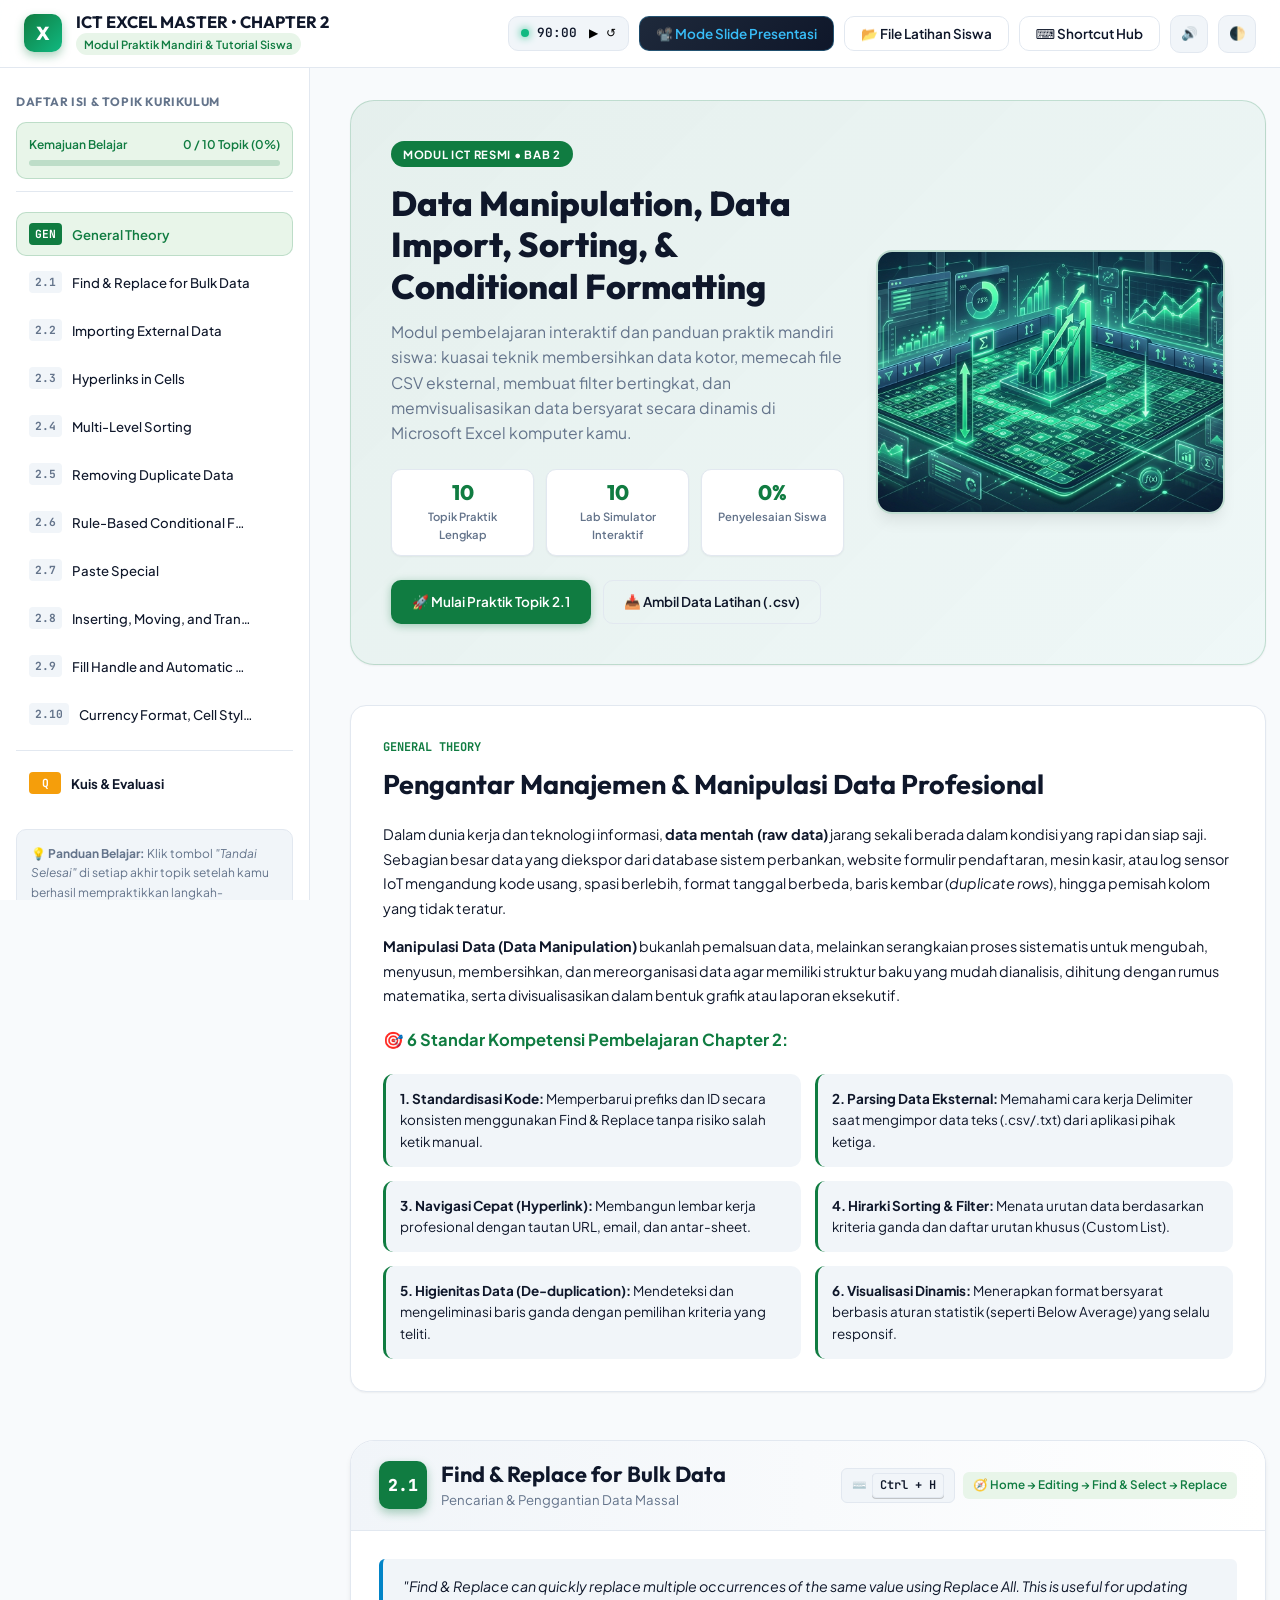
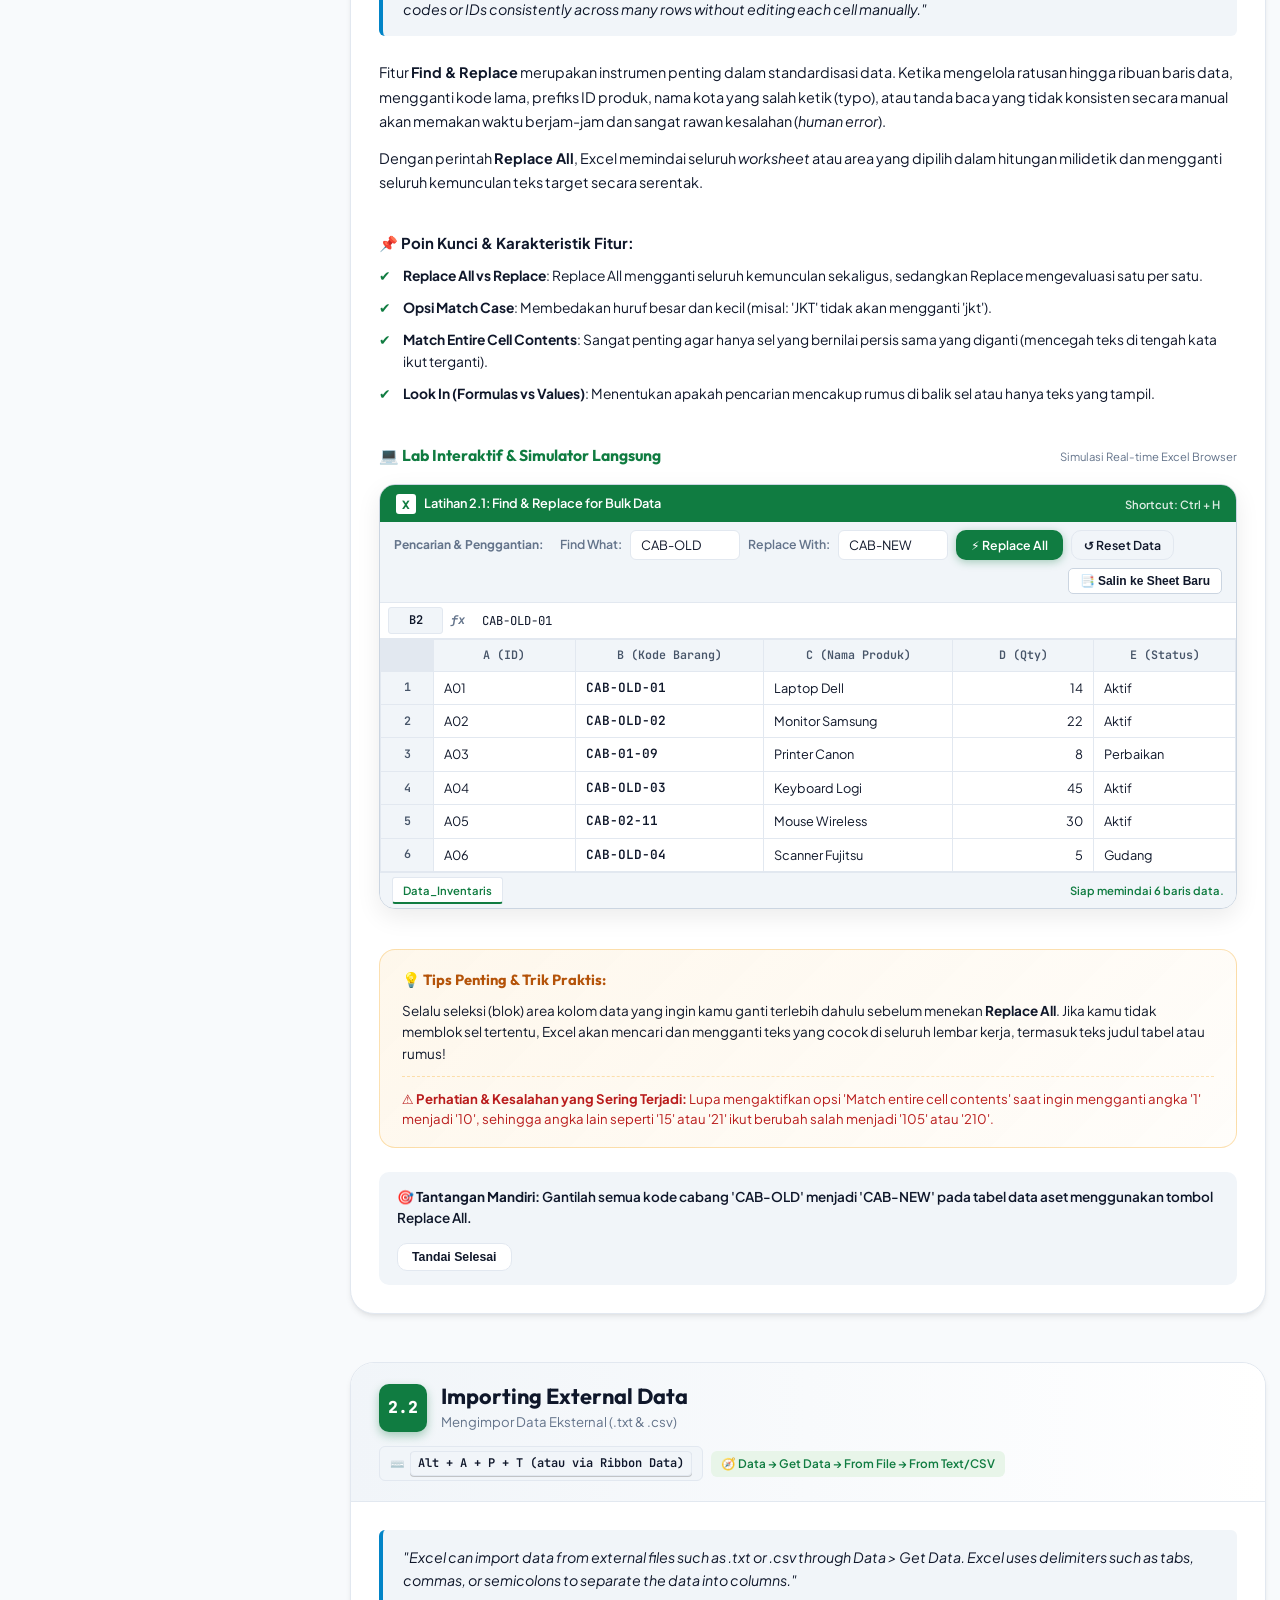
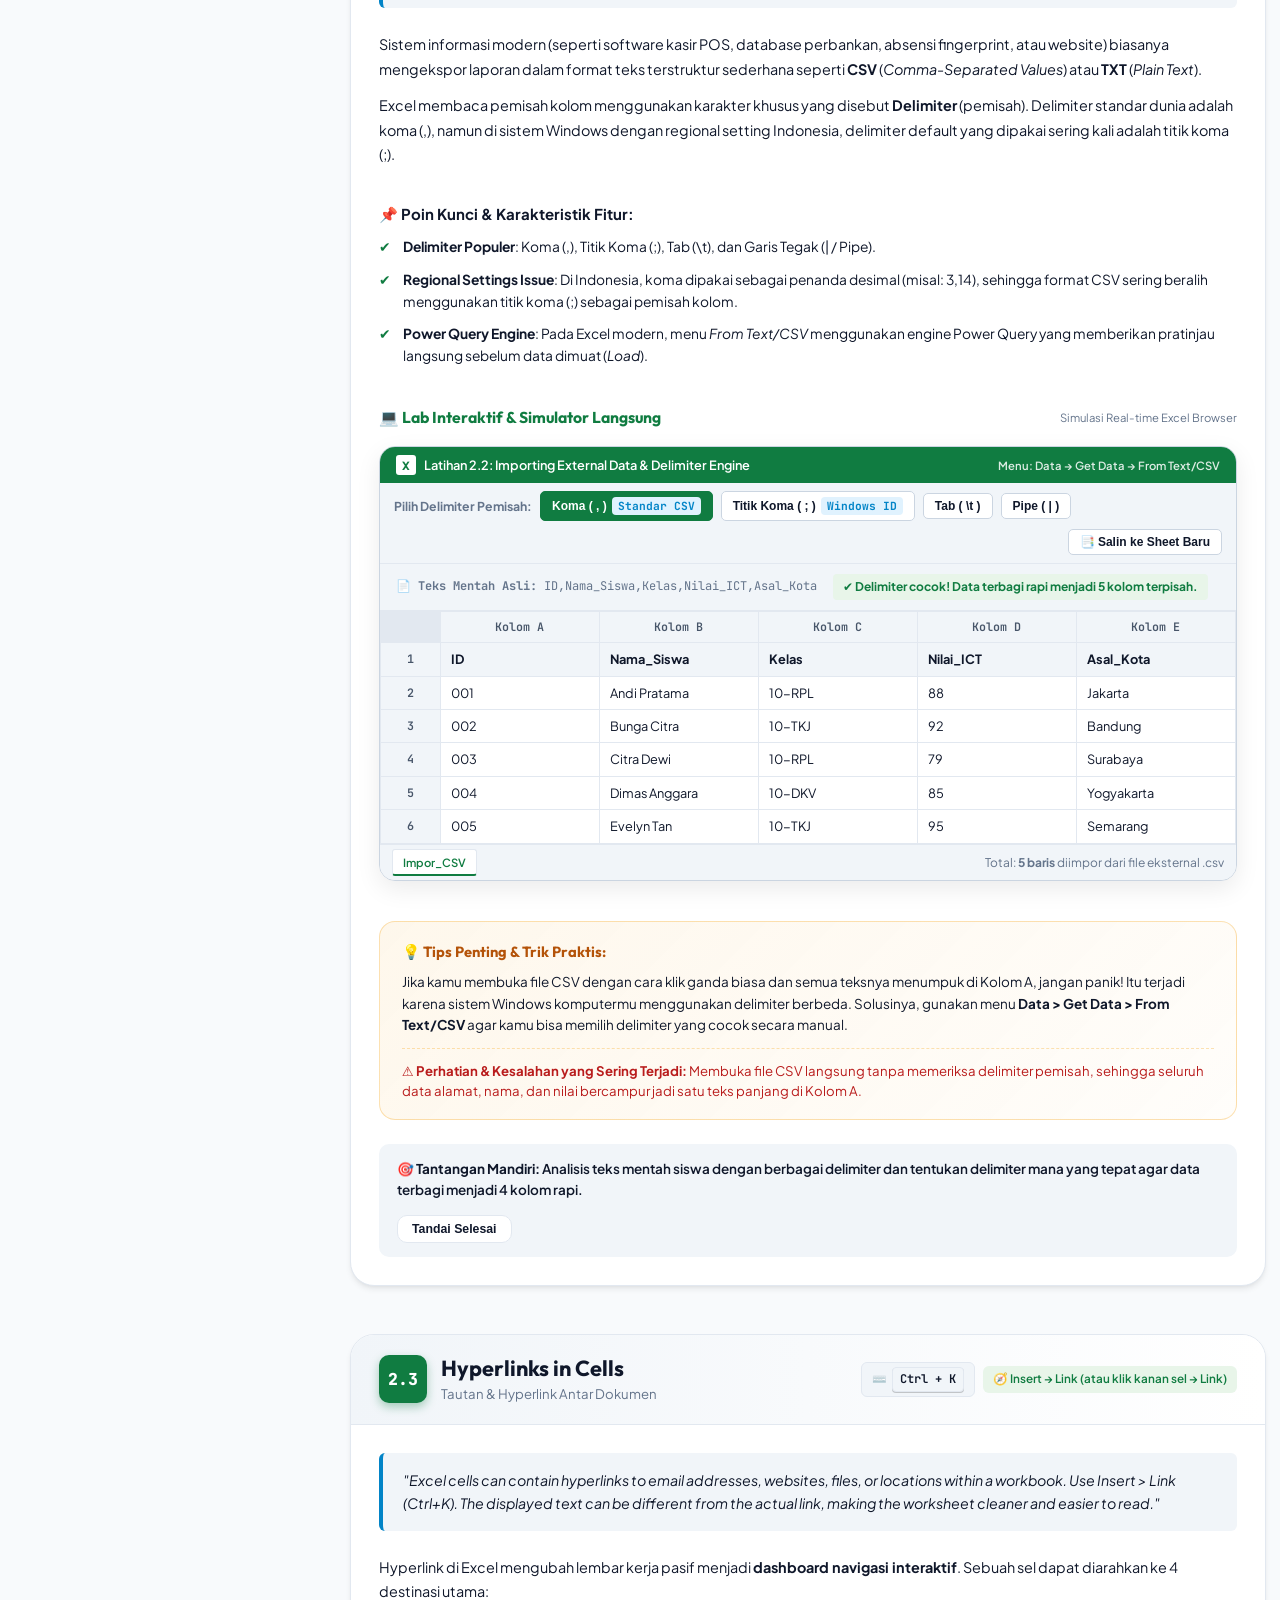
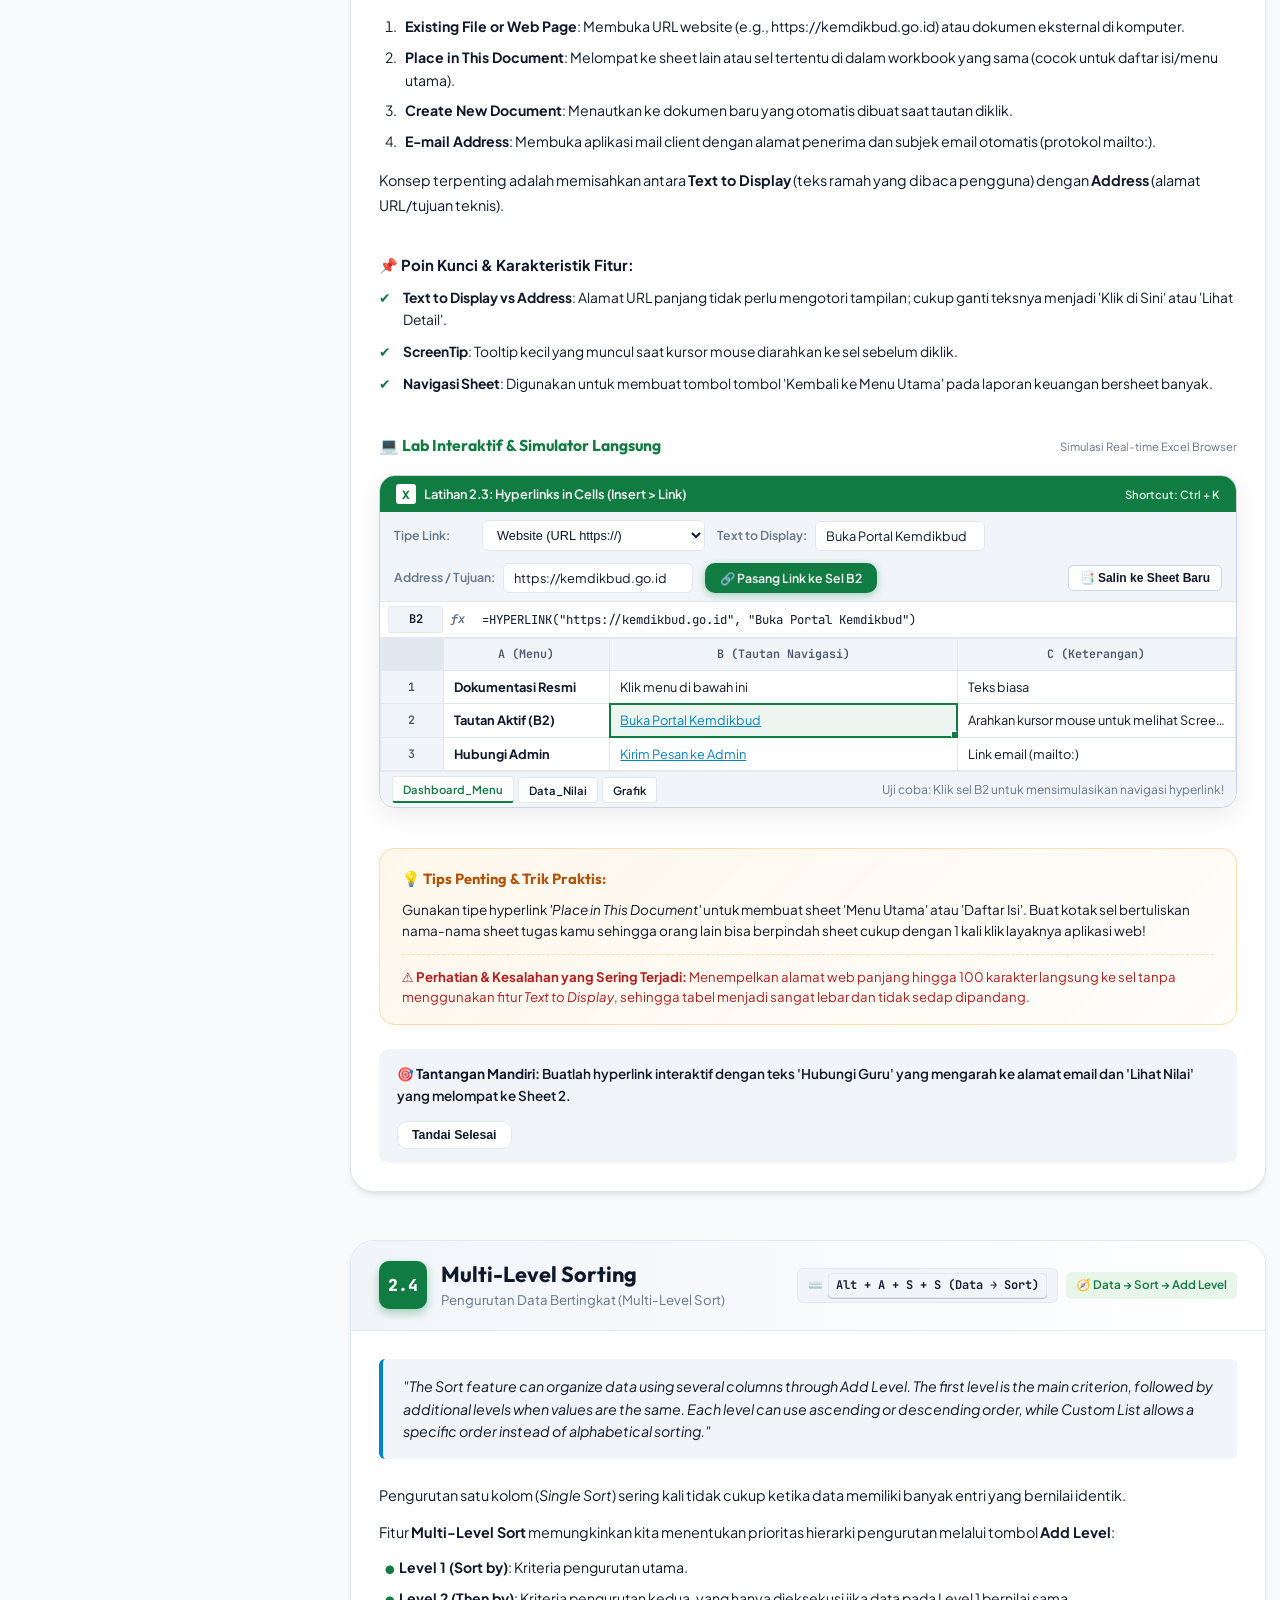
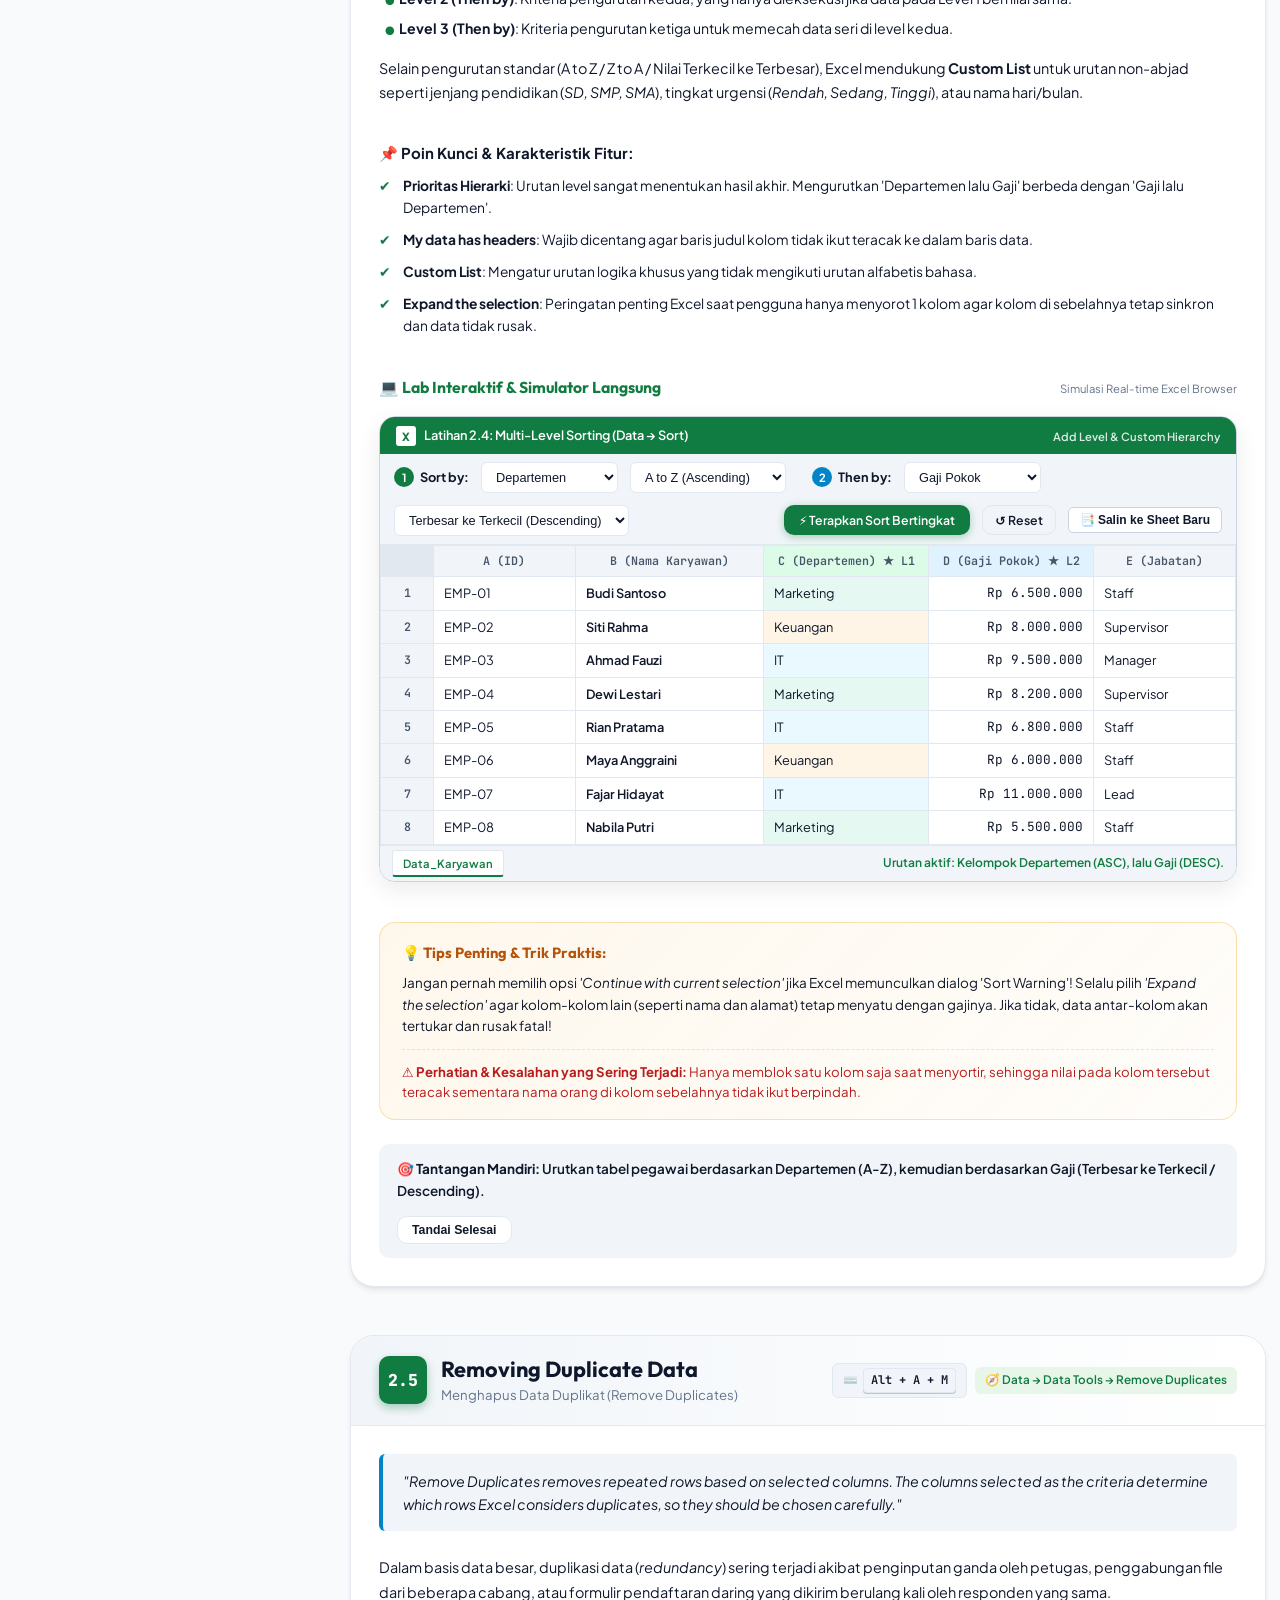
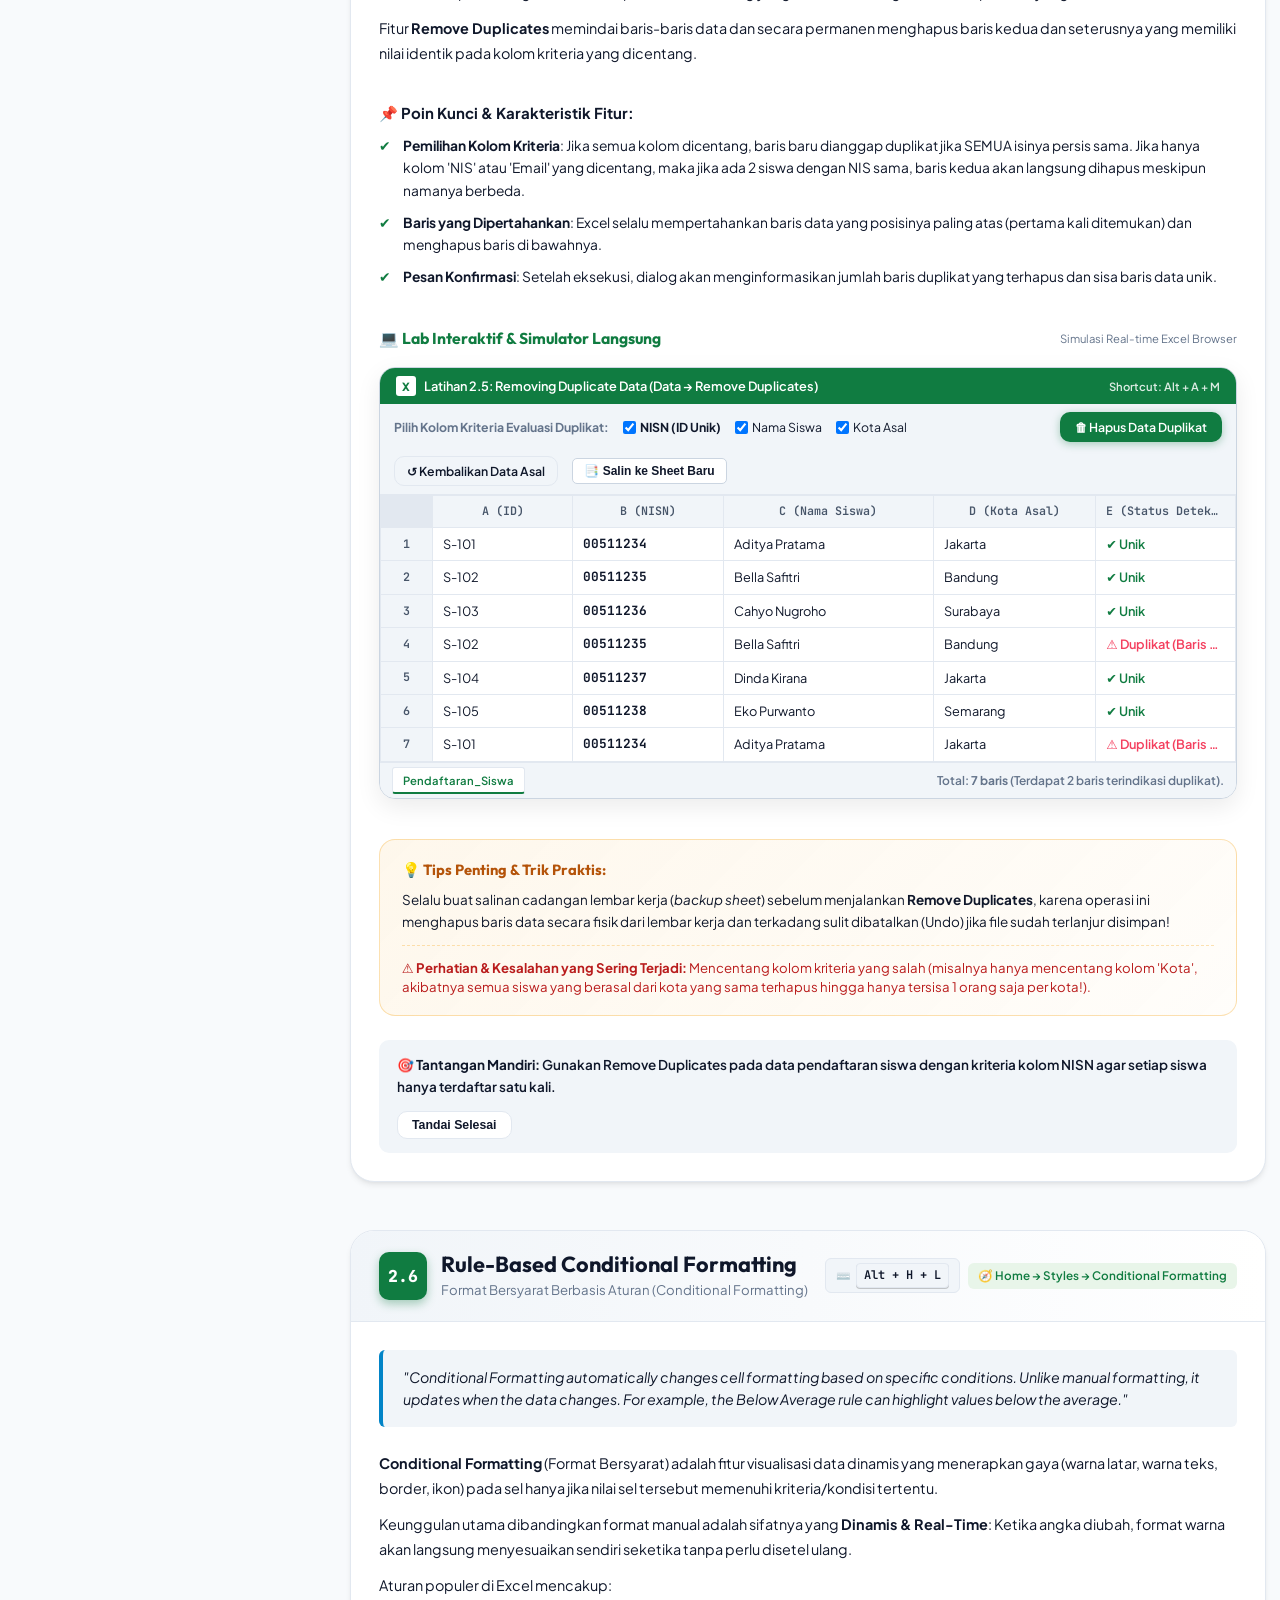
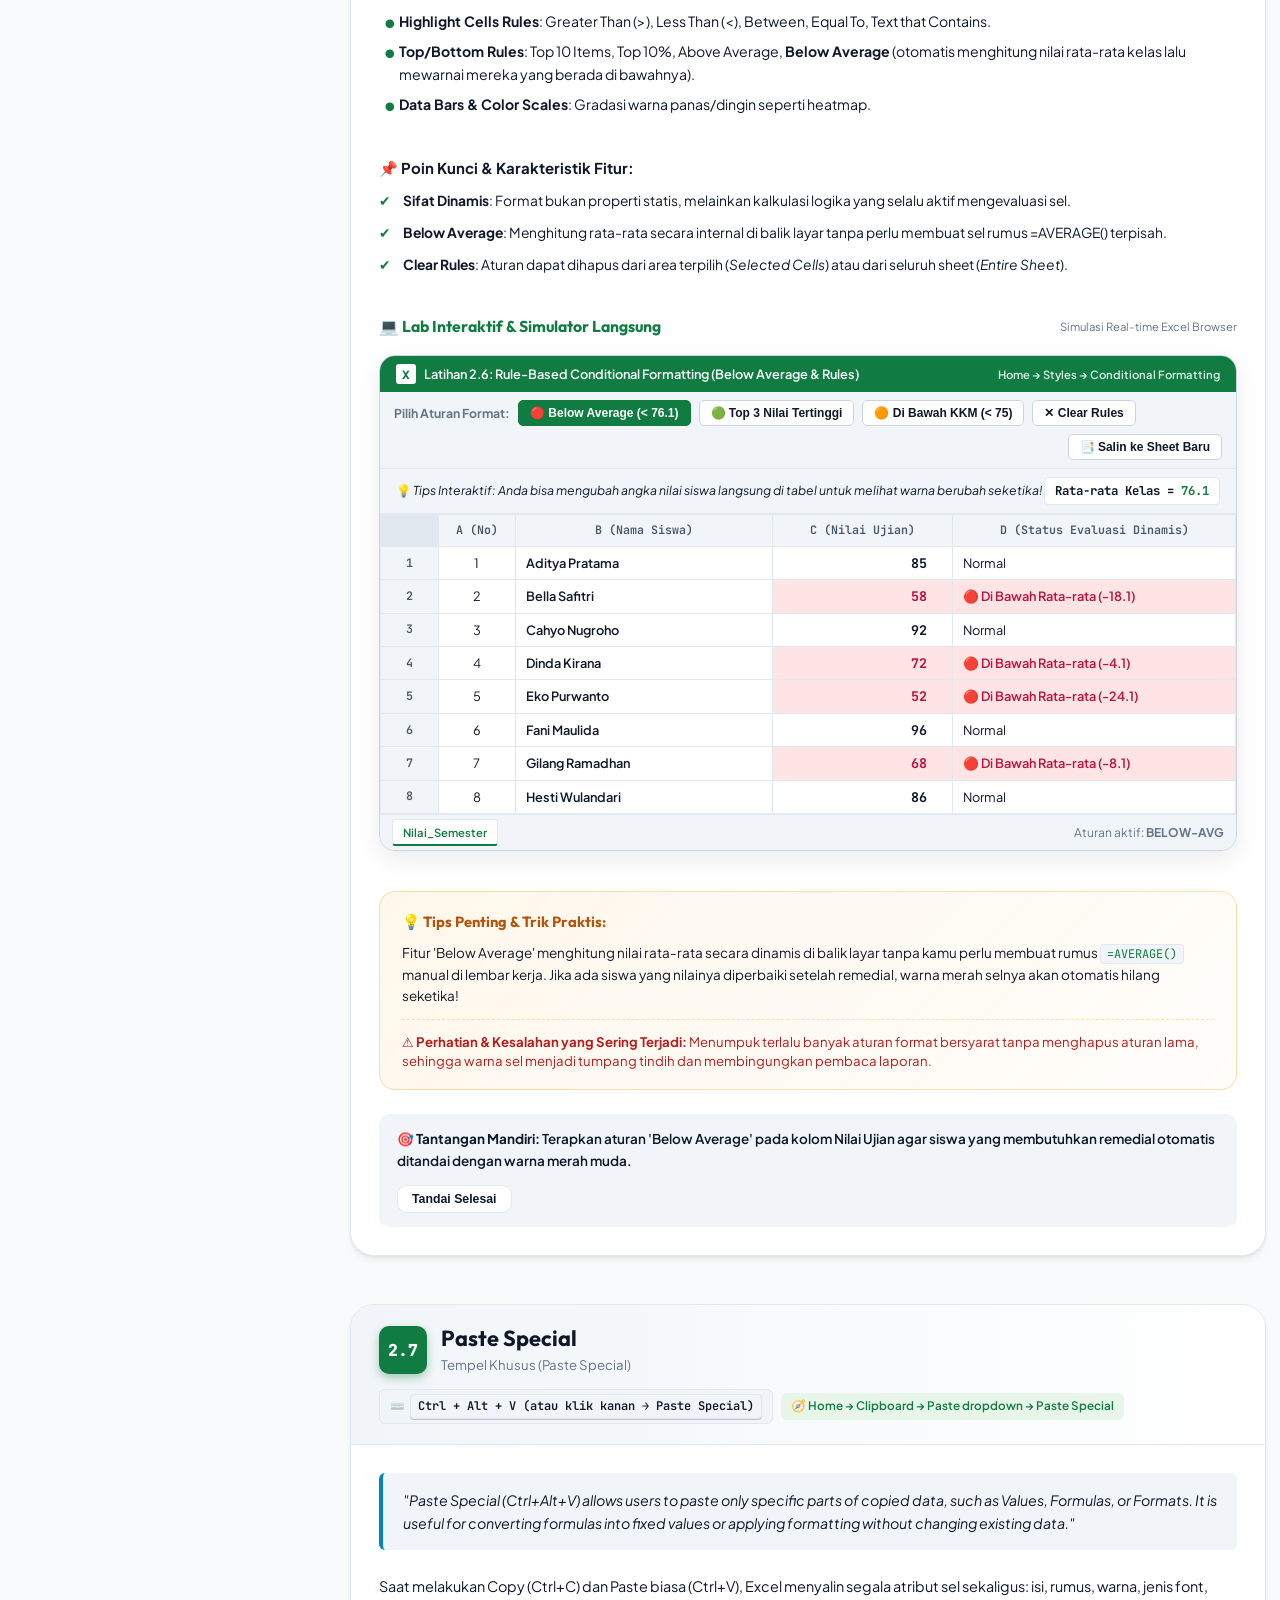
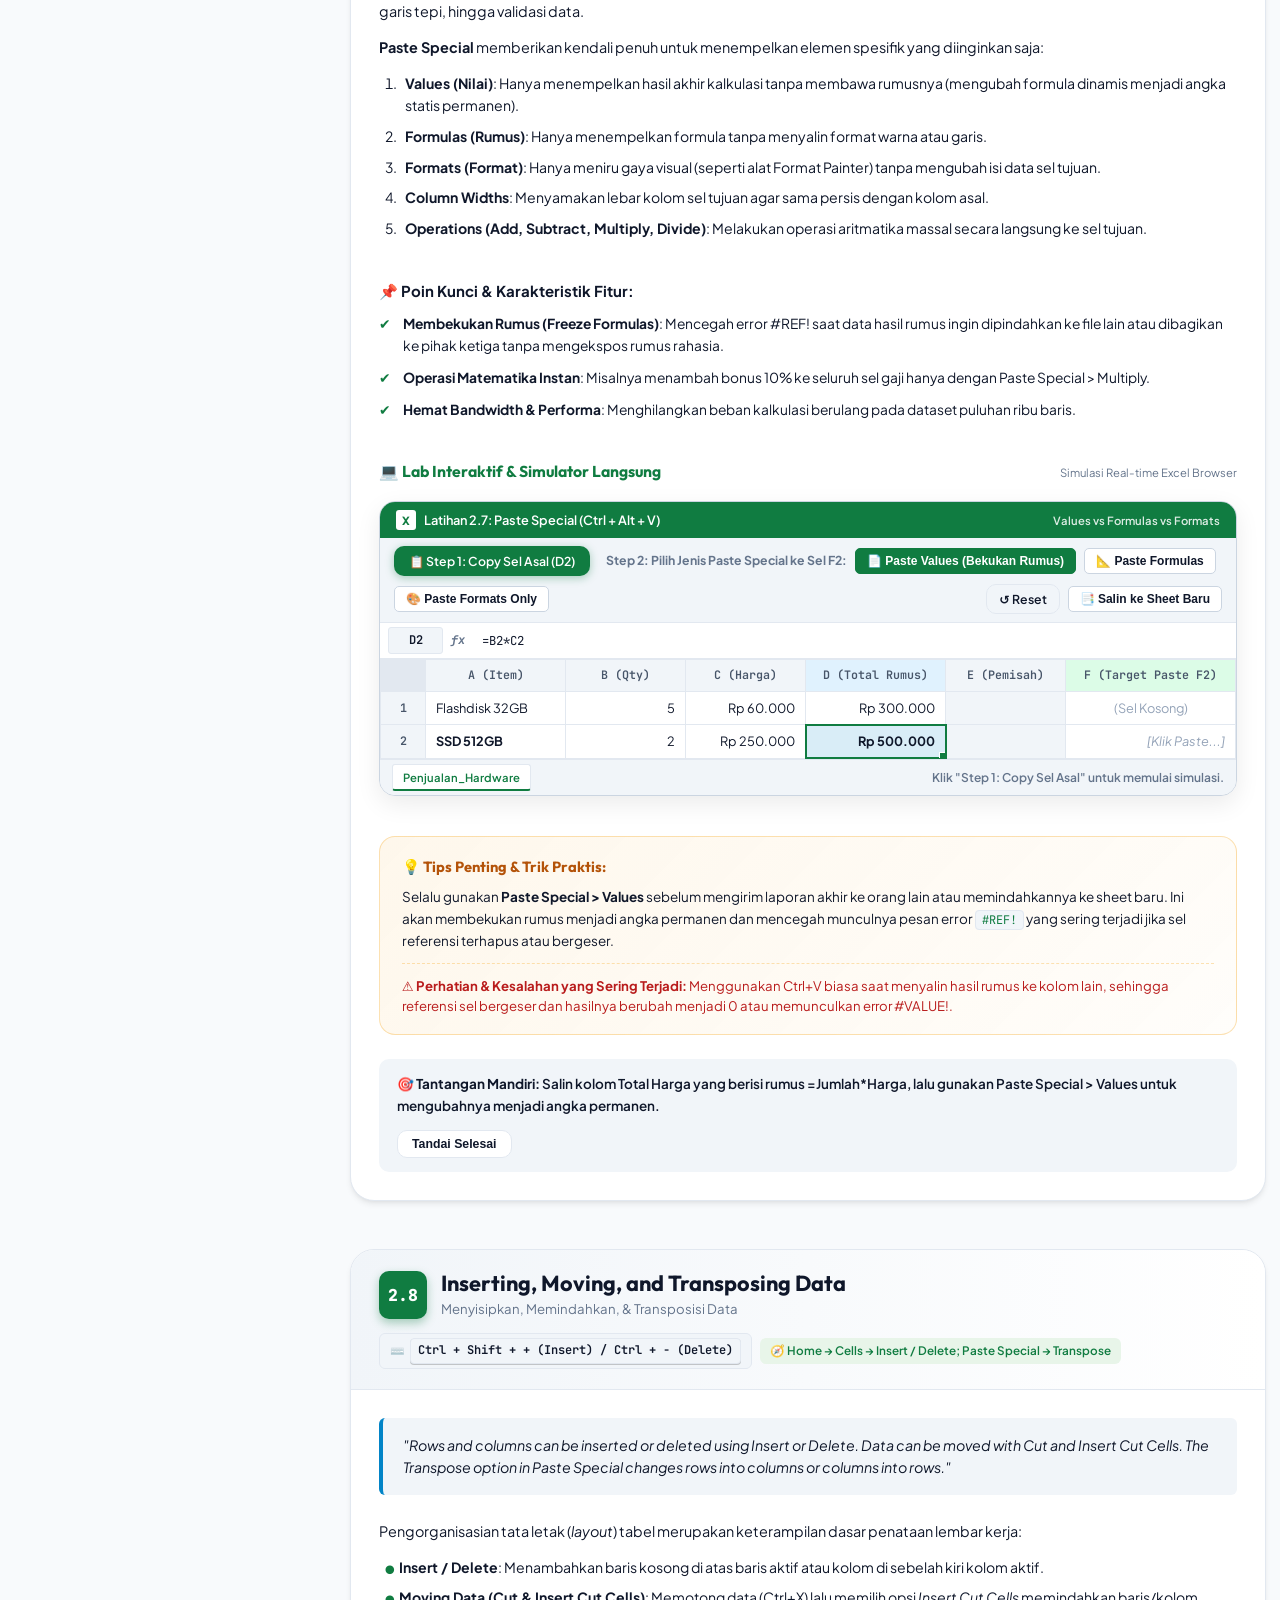
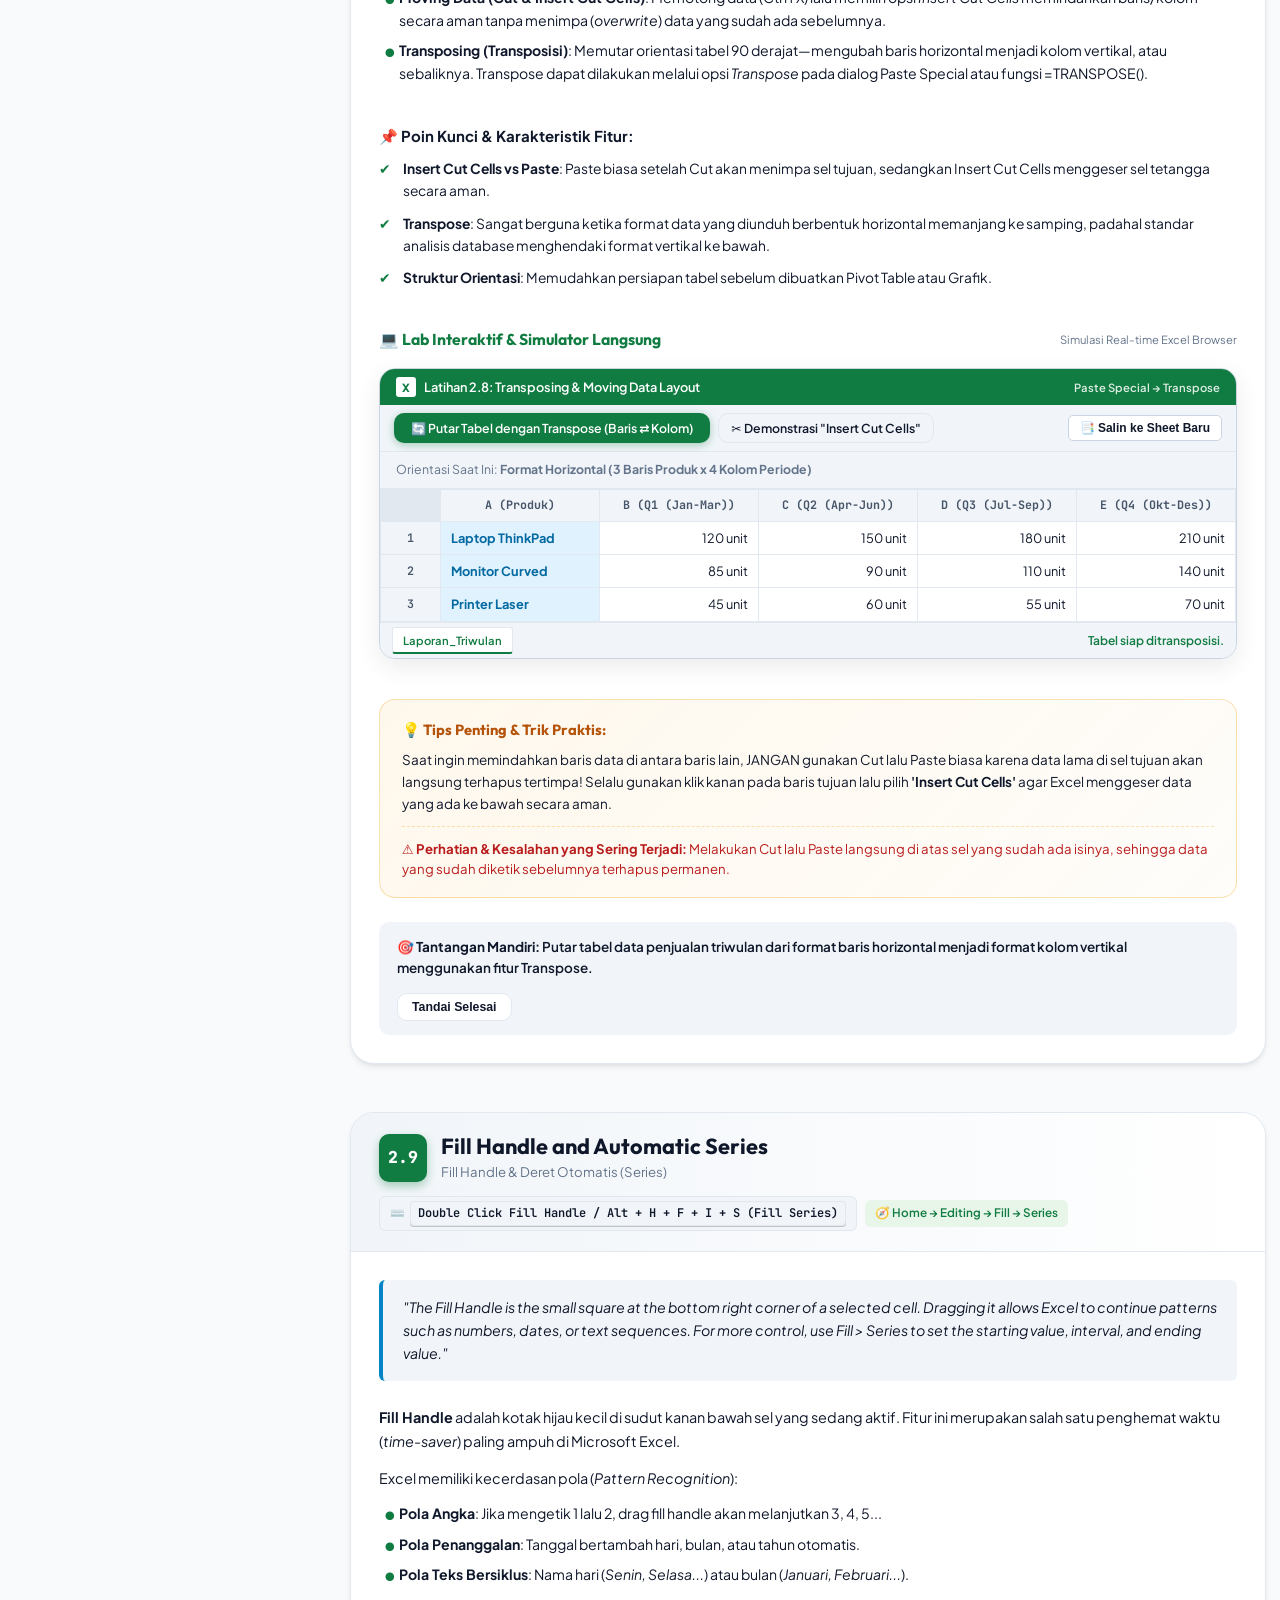
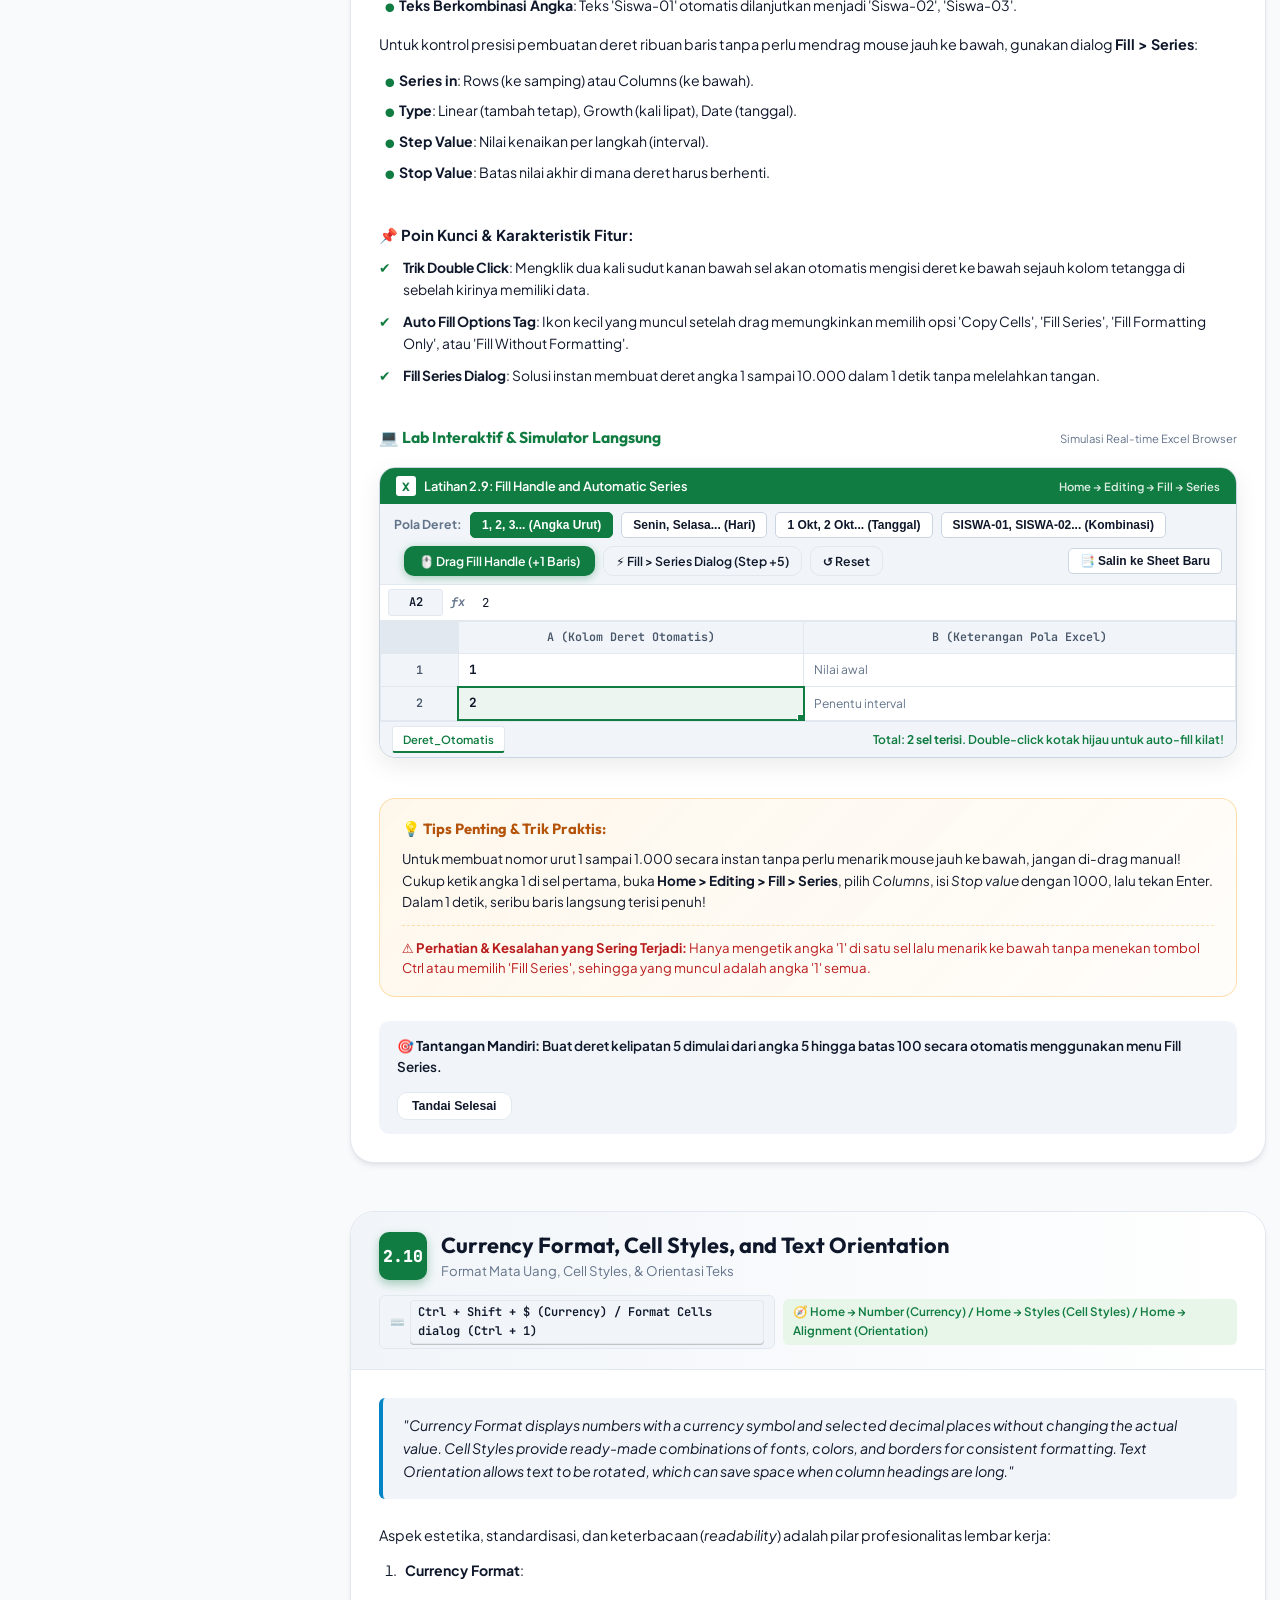
==== index.html @ de0a7920 "first commit" ====
<!DOCTYPE html>
<html lang="id">
<head>
  <meta charset="UTF-8">
  <meta name="viewport" content="width=device-width, initial-scale=1.0">
  <title>Modul ICT Excel: Chapter 2 - Data Manipulation, Sorting, & Conditional Formatting</title>
  <meta name="description" content="Platform tutorial interaktif dan modul praktik mandiri siswa untuk Microsoft Excel Chapter 2: Manipulasi Data, Impor CSV/TXT, Multi-Level Sort, dan Conditional Formatting.">
  <meta name="keywords" content="Tutorial Excel, ICT Excel, Belajar Excel, Find Replace, CSV Import, Multi Level Sorting, Conditional Formatting, Paste Special, Fill Handle">

  <!-- Stylesheets -->
  <link rel="stylesheet" href="css/style.css">
  <link rel="stylesheet" href="css/excel-components.css">
</head>
<body>

  <!-- ================= TOPBAR ================= -->
  <header class="topbar">
    <div class="brand-section">
      <button class="btn-icon" id="btn-mobile-menu" aria-label="Menu">☰</button>
      <div class="brand-logo-icon">X</div>
      <div class="brand-info">
        <h1>ICT EXCEL MASTER • CHAPTER 2</h1>
        <span class="brand-badge">Modul Praktik Mandiri & Tutorial Siswa</span>
      </div>
    </div>

    <!-- Topbar Actions -->
    <div class="topbar-actions">
      <!-- Classroom Timer -->
      <div class="class-timer-badge" title="Pacing Timer Praktik Mandiri">
        <span class="timer-dot"></span>
        <span id="timer-countdown">90:00</span>
        <button id="btn-timer-toggle" style="background:none; border:none; cursor:pointer; font-size:0.8rem; margin-left:4px;" title="Mulai / Jeda Timer">▶</button>
        <button id="btn-timer-reset" style="background:none; border:none; cursor:pointer; font-size:0.8rem;" title="Reset Timer (90 Menit)">↺</button>
      </div>

      <!-- Slideshow Presentation Mode Button -->
      <button class="btn btn-presenter" id="btn-open-presentation" title="Buka Mode Slide Pembelajaran Layar Penuh">
        📽️ Mode Slide Presentasi
      </button>

      <!-- Practice Datasets Button -->
      <button class="btn btn-outline" id="btn-open-datasets" title="Unduh File CSV / Contoh Data Latihan">
        📂 File Latihan Siswa
      </button>

      <!-- Shortcuts Cheat Sheet Button -->
      <button class="btn btn-outline" id="btn-open-shortcuts" title="Daftar Pintasan Keyboard Excel">
        ⌨️ Shortcut Hub
      </button>

      <!-- Sound Toggle -->
      <button class="btn-icon" id="btn-toggle-sound" title="Suara Aktif">🔊</button>

      <!-- Theme Mode Toggle -->
      <button class="btn-icon" id="btn-toggle-theme" title="Ubah Mode Gelap / Terang">🌓</button>
    </div>
  </header>

  <!-- ================= APP LAYOUT ================= -->
  <div class="app-layout">

    <!-- ================= SIDEBAR ================= -->
    <aside class="sidebar" id="app-sidebar">
      <div class="sidebar-header">
        <span class="sidebar-title">Daftar Isi & Topik Kurikulum</span>
        <div class="progress-card">
          <div class="progress-header">
            <span>Kemajuan Belajar</span>
            <span id="progress-text">0 / 10 Topik (0%)</span>
          </div>
          <div class="progress-bar-bg">
            <div class="progress-bar-fill" id="progress-bar-fill"></div>
          </div>
        </div>
      </div>

      <!-- Navigation Menu -->
      <ul class="nav-menu" id="sidebar-nav-list">
        <!-- Rendered by js/app.js -->
      </ul>

      <div style="margin-top:24px; padding:14px; background:var(--bg-subtle); border-radius:var(--radius-md); font-size:0.8rem; color:var(--text-muted); border:1px solid var(--border-color);">
        💡 <strong>Panduan Belajar:</strong> Klik tombol <em>"Tandai Selesai"</em> di setiap akhir topik setelah kamu berhasil mempraktikkan langkah-langkahnya di Microsoft Excel!
      </div>
    </aside>

    <!-- ================= MAIN CONTENT ================= -->
    <main class="main-content">

      <!-- ================= HERO SECTION ================= -->
      <section class="hero-card" id="overview">
        <div>
          <span class="hero-tag">Modul ICT Resmi • Bab 2</span>
          <h1 class="hero-title">
            Data Manipulation, Data Import, Sorting, & Conditional Formatting
          </h1>
          <p class="hero-subtitle">
            Modul pembelajaran interaktif dan panduan praktik mandiri siswa: kuasai teknik membersihkan data kotor, memecah file CSV eksternal, membuat filter bertingkat, dan memvisualisasikan data bersyarat secara dinamis di Microsoft Excel komputer kamu.
          </p>

          <div class="hero-meta-grid">
            <div class="hero-stat-pill">
              <div class="hero-stat-num">10</div>
              <div class="hero-stat-label">Topik Praktik Lengkap</div>
            </div>
            <div class="hero-stat-pill">
              <div class="hero-stat-num">10</div>
              <div class="hero-stat-label">Lab Simulator Interaktif</div>
            </div>
            <div class="hero-stat-pill">
              <div class="hero-stat-num" id="hero-stat-progress">0%</div>
              <div class="hero-stat-label">Penyelesaian Siswa</div>
            </div>
          </div>

          <div style="display:flex; gap:12px; flex-wrap:wrap;">
            <a href="#topic-2-1" class="btn btn-primary" style="padding:10px 20px;">
              🚀 Mulai Praktik Topik 2.1
            </a>
            <button class="btn btn-outline" onclick="App.openModal('datasets-modal')" style="padding:10px 20px;">
              📥 Ambil Data Latihan (.csv)
            </button>
          </div>
        </div>

        <div class="hero-banner-frame">
          <img src="assets/hero-banner.jpg" alt="Excel Data Analytics Dashboard Illustration" class="hero-banner-img">
        </div>
      </section>

      <!-- ================= GENERAL THEORY ================= -->
      <section class="general-theory-card">
        <span class="section-eyebrow">General Theory</span>
        <h2 class="section-heading">Pengantar Manajemen & Manipulasi Data Profesional</h2>
        <p style="font-size:0.96rem; line-height:1.7; color:var(--text-main); margin-bottom:14px;">
          Dalam dunia kerja dan teknologi informasi, <strong>data mentah (raw data)</strong> jarang sekali berada dalam kondisi yang rapi dan siap saji. Sebagian besar data yang diekspor dari database sistem perbankan, website formulir pendaftaran, mesin kasir, atau log sensor IoT mengandung kode usang, spasi berlebih, format tanggal berbeda, baris kembar (<em>duplicate rows</em>), hingga pemisah kolom yang tidak teratur.
        </p>
        <p style="font-size:0.96rem; line-height:1.7; color:var(--text-main); margin-bottom:20px;">
          <strong>Manipulasi Data (Data Manipulation)</strong> bukanlah pemalsuan data, melainkan serangkaian proses sistematis untuk mengubah, menyusun, membersihkan, dan mereorganisasi data agar memiliki struktur baku yang mudah dianalisis, dihitung dengan rumus matematika, serta divisualisasikan dalam bentuk grafik atau laporan eksekutif.
        </p>

        <h3 style="font-size:1.1rem; font-weight:700; color:var(--excel-green); margin-bottom:12px;">
          🎯 6 Standar Kompetensi Pembelajaran Chapter 2:
        </h3>
        <div class="competencies-grid">
          <div class="competency-item">
            <span><strong>1. Standardisasi Kode:</strong> Memperbarui prefiks dan ID secara konsisten menggunakan Find & Replace tanpa risiko salah ketik manual.</span>
          </div>
          <div class="competency-item">
            <span><strong>2. Parsing Data Eksternal:</strong> Memahami cara kerja Delimiter saat mengimpor data teks (.csv/.txt) dari aplikasi pihak ketiga.</span>
          </div>
          <div class="competency-item">
            <span><strong>3. Navigasi Cepat (Hyperlink):</strong> Membangun lembar kerja profesional dengan tautan URL, email, dan antar-sheet.</span>
          </div>
          <div class="competency-item">
            <span><strong>4. Hirarki Sorting & Filter:</strong> Menata urutan data berdasarkan kriteria ganda dan daftar urutan khusus (Custom List).</span>
          </div>
          <div class="competency-item">
            <span><strong>5. Higienitas Data (De-duplication):</strong> Mendeteksi dan mengeliminasi baris ganda dengan pemilihan kriteria yang teliti.</span>
          </div>
          <div class="competency-item">
            <span><strong>6. Visualisasi Dinamis:</strong> Menerapkan format bersyarat berbasis aturan statistik (seperti Below Average) yang selalu responsif.</span>
          </div>
        </div>
      </section>

      <!-- ================= 10 TOPICS CONTAINER ================= -->
      <section class="topic-container" id="topics-render-container">
        <!-- Injected dynamically by js/app.js:
             Topic 2.1 to Topic 2.10 with theory, labs, teacher pedagogy, and challenges -->
      </section>

      <!-- ================= QUIZ & EVALUATION SECTION ================= -->
      <section class="quiz-section" id="quiz-section">
        <div class="quiz-header">
          <span class="section-eyebrow">Evaluasi Formatif</span>
          <h2 class="section-heading" style="font-size:2.1rem;">Kuis Evaluasi Pemahaman Siswa</h2>
          <p style="color:var(--text-muted); font-size:1rem;">
            Uji pemahaman komprehensif Anda mengenai 10 topik Chapter 2. Setiap soal berbasis studi kasus nyata yang sering ditemui di dunia administrasi dan pengolahan data.
          </p>
        </div>

        <!-- Live Quiz Progress Bar -->
        <div class="quiz-progress-banner" id="quiz-progress-banner">
          <div class="quiz-progress-meta">
            <span id="quiz-progress-text">Progres Pengerjaan: 0 / 10 Soal Terjawab (0%)</span>
            <span id="quiz-badge-status" style="font-size:0.8rem; font-weight:700; color:var(--text-muted); background:var(--bg-surface); padding:3px 10px; border-radius:999px; border:1px solid var(--border-color);">Status: Belum Dikumpulkan</span>
          </div>
          <div class="quiz-progress-track">
            <div class="quiz-progress-fill" id="quiz-progress-fill"></div>
          </div>
        </div>

        <div id="quiz-questions-list">
          <!-- Injected dynamically by js/app.js -->
        </div>

        <div style="display:flex; justify-content:center; gap:16px; margin-top:28px;">
          <button class="btn btn-primary" id="btn-submit-quiz" style="padding:12px 28px; font-size:1rem;">
            📝 Kumpulkan Jawaban & Hitung Skor
          </button>
          <button class="btn btn-outline" id="btn-reset-quiz" style="padding:12px 20px;">
            ↺ Reset Ulang Soal
          </button>
        </div>
      </section>

      <!-- ================= FOOTER ================= -->
      <footer style="margin-top:80px; padding-top:24px; border-top:1px solid var(--border-color); text-align:center; color:var(--text-muted); font-size:0.85rem;">
        <p><strong>Modul Pembelajaran ICT - Microsoft Excel Chapter 2</strong></p>
        <p style="margin-top:4px;">Dirancang khusus sebagai Modul Interaktif dan Panduan Praktik Mandiri Siswa.</p>
      </footer>

    </main>
  </div>

  <!-- ================= MODAL: SHORTCUTS CHEAT SHEET ================= -->
  <div class="modal-overlay" id="shortcuts-modal">
    <div class="modal-box">
      <div class="modal-header">
        <h3 class="modal-title">⌨️ Pintasan Keyboard Penting (Excel Shortcuts Chapter 2)</h3>
        <button class="btn-icon modal-close-btn">&times;</button>
      </div>
      <div class="modal-body">
        <p style="font-size:0.9rem; color:var(--text-muted); margin-bottom:16px;">
          Menguasai pintasan keyboard mempercepat pekerjaan manipulasi data hingga 5x lipat:
        </p>
        <table class="shortcut-table">
          <thead>
            <tr>
              <th>Fitur / Aksi</th>
              <th>Pintasan Windows</th>
              <th>Fungsi Utama</th>
            </tr>
          </thead>
          <tbody>
            <tr>
              <td><strong>Find & Replace</strong></td>
              <td><kbd>Ctrl</kbd> + <kbd>H</kbd></td>
              <td>Membuka dialog Replace untuk mengganti teks secara massal</td>
            </tr>
            <tr>
              <td><strong>Insert Hyperlink</strong></td>
              <td><kbd>Ctrl</kbd> + <kbd>K</kbd></td>
              <td>Menyisipkan tautan web, email, atau navigasi sheet ke sel aktif</td>
            </tr>
            <tr>
              <td><strong>Paste Special</strong></td>
              <td><kbd>Ctrl</kbd> + <kbd>Alt</kbd> + <kbd>V</kbd></td>
              <td>Menempelkan Values, Formulas, Formats, atau Transpose</td>
            </tr>
            <tr>
              <td><strong>Format Currency</strong></td>
              <td><kbd>Ctrl</kbd> + <kbd>Shift</kbd> + <kbd>$</kbd></td>
              <td>Menerapkan format mata uang langsung ke sel numerik</td>
            </tr>
            <tr>
              <td><strong>Insert Baris/Kolom</strong></td>
              <td><kbd>Ctrl</kbd> + <kbd>Shift</kbd> + <kbd>+</kbd></td>
              <td>Menyisipkan baris atau kolom kosong baru</td>
            </tr>
            <tr>
              <td><strong>Delete Baris/Kolom</strong></td>
              <td><kbd>Ctrl</kbd> + <kbd>-</kbd></td>
              <td>Menghapus baris atau kolom yang sedang dipilih</td>
            </tr>
            <tr>
              <td><strong>Buka Dialog Format Cells</strong></td>
              <td><kbd>Ctrl</kbd> + <kbd>1</kbd></td>
              <td>Mengatur Number, Alignment, Font, Border, dan Fill sel</td>
            </tr>
            <tr>
              <td><strong>Remove Duplicates</strong></td>
              <td><kbd>Alt</kbd> + <kbd>A</kbd> + <kbd>M</kbd></td>
              <td>Akses cepat ribbon menu Data &gt; Remove Duplicates</td>
            </tr>
            <tr>
              <td><strong>Conditional Formatting</strong></td>
              <td><kbd>Alt</kbd> + <kbd>H</kbd> + <kbd>L</kbd></td>
              <td>Akses cepat menu Home &gt; Conditional Formatting</td>
            </tr>
            <tr>
              <td><strong>Flash Fill</strong></td>
              <td><kbd>Ctrl</kbd> + <kbd>E</kbd></td>
              <td>Meneruskan pola ekstraksi teks otomatis secara pintar</td>
            </tr>
          </tbody>
        </table>
      </div>
    </div>
  </div>

  <!-- ================= MODAL: PRACTICE DATASETS ================= -->
  <div class="modal-overlay" id="datasets-modal">
    <div class="modal-box">
      <div class="modal-header">
        <h3 class="modal-title">📂 Bank Data Latihan Siswa (Practice Datasets)</h3>
        <button class="btn-icon modal-close-btn">&times;</button>
      </div>
      <div class="modal-body">
        <p style="font-size:0.9rem; color:var(--text-muted); margin-bottom:16px;">
          Gunakan dataset siap pakai berikut untuk latihan di Microsoft Excel desktop atau tugas kelas:
        </p>
        <div id="datasets-list-container">
          <!-- Injected dynamically by js/app.js -->
        </div>
      </div>
    </div>
  </div>

  <!-- ================= MODAL: QUIZ RESULT ================= -->
  <div class="modal-overlay" id="quiz-result-modal">
    <div class="modal-box" id="quiz-result-modal-box">
      <!-- Injected dynamically by js/app.js -->
    </div>
  </div>

  <!-- ================= MODAL: COPY SUCCESS & EXCEL PASTE GUIDE ================= -->
  <div class="modal-overlay" id="copy-success-modal">
    <div class="modal-box" style="max-width: 600px;">
      <div class="modal-header">
        <h3 class="modal-title" style="color:var(--excel-green); display:flex; align-items:center; gap:8px;">
          <span>📋</span> Tabel & Desain Siap Ditempel ke Excel!
        </h3>
        <button class="btn-icon modal-close-btn">&times;</button>
      </div>
      <div class="modal-body" id="copy-success-modal-body">
        <!-- Injected dynamically by js/app.js -->
      </div>
    </div>
  </div>

  <!-- ================= TEACHER PRESENTATION OVERLAY ================= -->
  <div id="presentation-overlay">
    <!-- Pres Topbar -->
    <div class="pres-topbar">
      <div style="display:flex; align-items:center; gap:12px;">
        <span style="font-weight:800; font-family:var(--font-heading); color:#38bdf8;">📽️ MODE SLIDE PEMBELAJARAN</span>
        <span style="font-size:0.8rem; background:#1e293b; color:#94a3b8; padding:3px 10px; border-radius:4px;">
          Gunakan Tombol Panah [ ← / → ] atau Space
        </span>
      </div>

      <div style="display:flex; align-items:center; gap:12px;">
        <button class="btn btn-outline" id="btn-pres-laser" style="padding:6px 14px; font-size:0.82rem; border-color:#334155; color:#f8fafc;" title="Nyalakan Laser Pointer Virtual (Tekan L)">
          🔴 Laser Pointer (L)
        </button>
        <button class="btn btn-outline" id="btn-pres-close" style="padding:6px 14px; font-size:0.82rem; border-color:#334155; color:#f8fafc;">
          ✕ Tutup Presentasi (Esc)
        </button>
      </div>
    </div>

    <!-- Pres Slide Viewport -->
    <div class="pres-slide-viewport">
      <div id="pres-slide-render">
        <!-- Injected by js/presentation-mode.js -->
      </div>
    </div>

    <!-- Pres Footer Navigation -->
    <div class="pres-footer-bar">
      <button class="btn btn-outline" id="btn-pres-prev" style="color:white; border-color:#334155;">
        ← Slide Sebelumnya
      </button>

      <div id="pres-slide-counter" style="font-family:var(--font-mono); font-size:1.05rem; font-weight:700; color:#38bdf8;">
        1 / 13
      </div>

      <button class="btn btn-primary" id="btn-pres-next" style="background:#0284c7; border-color:#0284c7;">
        Slide Berikutnya →
      </button>
    </div>
  </div>

  <!-- Virtual Laser Pointer Element -->
  <div class="laser-pointer-dot" id="laser-pointer-dot"></div>

  <!-- Scripts -->
  <script src="js/data.js"></script>
  <script src="js/spreadsheet-simulators.js"></script>
  <script src="js/presentation-mode.js"></script>
  <script src="js/app.js"></script>
</body>
</html>
---- css/style.css ----
/* =====================================================================
   DESIGN SYSTEM - ICT EXCEL CHAPTER 2 TUTORIAL & TEACHING PLATFORM
   ===================================================================== */

@import url('https://fonts.googleapis.com/css2?family=JetBrains+Mono:wght@400;500;600;700&family=Outfit:wght@400;500;600;700;800&family=Plus+Jakarta+Sans:wght@300;400;500;600;700;800&display=swap');

:root {
  /* Colors */
  --excel-green: #107c41;
  --excel-green-hover: #0d6836;
  --excel-green-light: #e8f5e9;
  --excel-green-glow: rgba(16, 124, 65, 0.35);
  --accent-mint: #10b981;
  --accent-blue: #0284c7;
  --accent-amber: #f59e0b;
  --accent-rose: #f43f5e;
  --accent-purple: #8b5cf6;

  /* Theme Tokens - Default Light */
  --bg-main: #f8fafc;
  --bg-surface: #ffffff;
  --bg-subtle: #f1f5f9;
  --bg-card: #ffffff;
  --border-color: #e2e8f0;
  --border-focus: #107c41;
  --text-main: #0f172a;
  --text-muted: #64748b;
  --text-light: #94a3b8;
  --shadow-sm: 0 1px 2px 0 rgba(0, 0, 0, 0.05);
  --shadow-md: 0 4px 6px -1px rgba(0, 0, 0, 0.08), 0 2px 4px -2px rgba(0, 0, 0, 0.06);
  --shadow-lg: 0 10px 15px -3px rgba(0, 0, 0, 0.08), 0 4px 6px -4px rgba(0, 0, 0, 0.04);
  --shadow-glow: 0 0 25px var(--excel-green-glow);

  /* Fonts */
  --font-body: 'Plus Jakarta Sans', system-ui, -apple-system, sans-serif;
  --font-heading: 'Outfit', system-ui, sans-serif;
  --font-mono: 'JetBrains Mono', monospace;

  /* Layout */
  --sidebar-width: 310px;
  --topbar-height: 68px;
  --radius-sm: 6px;
  --radius-md: 10px;
  --radius-lg: 16px;
  --radius-xl: 24px;
}

/* Dark Theme */
body.dark-mode {
  --bg-main: #0b1120;
  --bg-surface: #111827;
  --bg-subtle: #1e293b;
  --bg-card: #151f32;
  --border-color: #1e293b;
  --border-focus: #10b981;
  --text-main: #f8fafc;
  --text-muted: #94a3b8;
  --text-light: #64748b;
  --excel-green-light: rgba(16, 124, 65, 0.2);
  --shadow-sm: 0 1px 2px 0 rgba(0, 0, 0, 0.4);
  --shadow-md: 0 4px 12px rgba(0, 0, 0, 0.5);
  --shadow-lg: 0 12px 24px rgba(0, 0, 0, 0.6);
  --shadow-glow: 0 0 30px rgba(16, 185, 129, 0.25);
}

/* Base Styles */
* {
  margin: 0;
  padding: 0;
  box-sizing: border-box;
}

html {
  scroll-behavior: smooth;
  font-size: 15px;
}

body {
  font-family: var(--font-body);
  background-color: var(--bg-main);
  color: var(--text-main);
  line-height: 1.6;
  min-height: 100vh;
  display: flex;
  flex-direction: column;
  overflow-x: hidden;
  transition: background-color 0.3s ease, color 0.3s ease;
}

/* Scrollbar */
::-webkit-scrollbar {
  width: 8px;
  height: 8px;
}
::-webkit-scrollbar-track {
  background: var(--bg-main);
}
::-webkit-scrollbar-thumb {
  background: var(--text-light);
  border-radius: 4px;
}
::-webkit-scrollbar-thumb:hover {
  background: var(--excel-green);
}

/* Top Navigation Bar */
.topbar {
  position: fixed;
  top: 0;
  left: 0;
  right: 0;
  height: var(--topbar-height);
  background: rgba(255, 255, 255, 0.88);
  backdrop-filter: blur(12px);
  -webkit-backdrop-filter: blur(12px);
  border-bottom: 1px solid var(--border-color);
  z-index: 1000;
  display: flex;
  align-items: center;
  justify-content: space-between;
  padding: 0 24px;
  transition: all 0.3s ease;
}

body.dark-mode .topbar {
  background: rgba(17, 24, 39, 0.88);
}

.brand-section {
  display: flex;
  align-items: center;
  gap: 14px;
}

.brand-logo-icon {
  width: 38px;
  height: 38px;
  background: linear-gradient(135deg, #107c41, #10b981);
  color: white;
  border-radius: var(--radius-md);
  display: flex;
  align-items: center;
  justify-content: center;
  font-weight: 800;
  font-size: 1.25rem;
  font-family: var(--font-heading);
  box-shadow: 0 4px 10px var(--excel-green-glow);
}

.brand-info h1 {
  font-family: var(--font-heading);
  font-size: 1.1rem;
  font-weight: 700;
  color: var(--text-main);
  line-height: 1.2;
}

.brand-badge {
  font-size: 0.75rem;
  font-weight: 600;
  color: var(--excel-green);
  background: var(--excel-green-light);
  padding: 2px 8px;
  border-radius: 12px;
  display: inline-block;
  margin-top: 2px;
}

/* Topbar Actions */
.topbar-actions {
  display: flex;
  align-items: center;
  gap: 10px;
}

.btn {
  display: inline-flex;
  align-items: center;
  justify-content: center;
  gap: 8px;
  padding: 8px 16px;
  border-radius: var(--radius-md);
  font-size: 0.9rem;
  font-weight: 600;
  cursor: pointer;
  border: 1px solid transparent;
  transition: all 0.2s cubic-bezier(0.4, 0, 0.2, 1);
  text-decoration: none;
  font-family: var(--font-body);
}

.btn:active {
  transform: scale(0.98);
}

.btn-primary {
  background: var(--excel-green);
  color: #ffffff;
  box-shadow: 0 2px 8px var(--excel-green-glow);
}

.btn-primary:hover {
  background: var(--excel-green-hover);
  box-shadow: 0 4px 14px var(--excel-green-glow);
}

.btn-outline {
  background: transparent;
  border-color: var(--border-color);
  color: var(--text-main);
}

.btn-outline:hover {
  background: var(--bg-subtle);
  border-color: var(--text-muted);
}

.btn-presenter {
  background: linear-gradient(135deg, #1e293b, #0f172a);
  color: #38bdf8;
  border: 1px solid rgba(56, 189, 248, 0.3);
}

.btn-presenter:hover {
  background: #0f172a;
  border-color: #38bdf8;
  box-shadow: 0 0 15px rgba(56, 189, 248, 0.2);
}

#btn-mobile-menu {
  display: none;
}

.btn-icon {
  width: 38px;
  height: 38px;
  padding: 0;
  border-radius: var(--radius-md);
  background: var(--bg-subtle);
  border: 1px solid var(--border-color);
  color: var(--text-main);
}

.btn-icon:hover {
  background: var(--border-color);
}

/* Classroom Timer Bar */
.class-timer-badge {
  display: flex;
  align-items: center;
  gap: 8px;
  background: var(--bg-subtle);
  padding: 6px 12px;
  border-radius: var(--radius-md);
  border: 1px solid var(--border-color);
  font-family: var(--font-mono);
  font-size: 0.85rem;
  font-weight: 600;
  color: var(--text-main);
}

.timer-dot {
  width: 8px;
  height: 8px;
  border-radius: 50%;
  background: var(--accent-mint);
  box-shadow: 0 0 8px var(--accent-mint);
  animation: pulse-dot 2s infinite;
}

@keyframes pulse-dot {
  0%, 100% { opacity: 1; transform: scale(1); }
  50% { opacity: 0.4; transform: scale(0.85); }
}

/* App Container Layout */
.app-layout {
  display: flex;
  margin-top: var(--topbar-height);
  min-height: calc(100vh - var(--topbar-height));
  position: relative;
}

/* Sidebar Navigation */
.sidebar {
  width: var(--sidebar-width);
  background: var(--bg-surface);
  border-right: 1px solid var(--border-color);
  position: fixed;
  top: var(--topbar-height);
  bottom: 0;
  left: 0;
  overflow-y: auto;
  padding: 20px 16px;
  z-index: 900;
  transition: transform 0.3s ease;
}

.sidebar-header {
  margin-bottom: 20px;
  padding-bottom: 12px;
  border-bottom: 1px solid var(--border-color);
}

.sidebar-title {
  font-family: var(--font-heading);
  font-size: 0.8rem;
  font-weight: 700;
  text-transform: uppercase;
  letter-spacing: 0.05em;
  color: var(--text-muted);
}

.progress-card {
  background: var(--excel-green-light);
  border: 1px solid rgba(16, 124, 65, 0.2);
  border-radius: var(--radius-md);
  padding: 12px;
  margin-top: 10px;
}

.progress-header {
  display: flex;
  justify-content: space-between;
  font-size: 0.8rem;
  font-weight: 600;
  color: var(--excel-green);
  margin-bottom: 6px;
}

.progress-bar-bg {
  width: 100%;
  height: 6px;
  background: rgba(16, 124, 65, 0.2);
  border-radius: 3px;
  overflow: hidden;
}

.progress-bar-fill {
  height: 100%;
  background: var(--excel-green);
  width: 0%;
  transition: width 0.4s ease;
}

/* Nav Menu Items */
.nav-menu {
  list-style: none;
  display: flex;
  flex-direction: column;
  gap: 4px;
}

.nav-link {
  display: flex;
  align-items: center;
  justify-content: space-between;
  padding: 10px 12px;
  border-radius: var(--radius-md);
  color: var(--text-main);
  text-decoration: none;
  font-size: 0.88rem;
  font-weight: 500;
  transition: all 0.2s ease;
  border: 1px solid transparent;
}

.nav-link:hover {
  background: var(--bg-subtle);
  color: var(--excel-green);
}

.nav-link.active {
  background: var(--excel-green-light);
  color: var(--excel-green);
  border-color: rgba(16, 124, 65, 0.2);
  font-weight: 600;
}

.nav-link-left {
  display: flex;
  align-items: center;
  gap: 10px;
  overflow: hidden;
}

.nav-badge-num {
  font-family: var(--font-mono);
  font-size: 0.75rem;
  font-weight: 700;
  background: var(--bg-subtle);
  color: var(--text-muted);
  padding: 2px 6px;
  border-radius: 4px;
  min-width: 32px;
  text-align: center;
}

.nav-link.active .nav-badge-num {
  background: var(--excel-green);
  color: #ffffff;
}

.nav-check-icon {
  color: var(--accent-mint);
  opacity: 0;
  transition: opacity 0.2s ease;
}

.nav-link.completed .nav-check-icon {
  opacity: 1;
}

/* Main Content Area */
.main-content {
  margin-left: var(--sidebar-width);
  flex: 1;
  padding: 32px 40px 80px;
  max-width: 1200px;
}

/* Hero Section */
.hero-card {
  position: relative;
  background: linear-gradient(135deg, rgba(16, 124, 65, 0.08) 0%, rgba(16, 185, 129, 0.04) 100%);
  border: 1px solid rgba(16, 124, 65, 0.2);
  border-radius: var(--radius-xl);
  overflow: hidden;
  padding: 40px;
  margin-bottom: 40px;
  display: grid;
  grid-template-columns: 1.3fr 1fr;
  gap: 32px;
  align-items: center;
  box-shadow: var(--shadow-sm);
}

body.dark-mode .hero-card {
  background: linear-gradient(135deg, rgba(16, 124, 65, 0.15) 0%, rgba(15, 23, 42, 0.6) 100%);
  border-color: rgba(16, 185, 129, 0.2);
}

.hero-tag {
  display: inline-flex;
  align-items: center;
  gap: 6px;
  background: var(--excel-green);
  color: white;
  padding: 4px 12px;
  border-radius: 20px;
  font-size: 0.75rem;
  font-weight: 700;
  text-transform: uppercase;
  letter-spacing: 0.06em;
  margin-bottom: 16px;
}

.hero-title {
  font-family: var(--font-heading);
  font-size: 2.3rem;
  font-weight: 800;
  line-height: 1.2;
  color: var(--text-main);
  margin-bottom: 12px;
}

.hero-subtitle {
  font-size: 1.05rem;
  color: var(--text-muted);
  margin-bottom: 24px;
}

.hero-meta-grid {
  display: grid;
  grid-template-columns: repeat(3, 1fr);
  gap: 12px;
  margin-bottom: 24px;
}

.hero-stat-pill {
  background: var(--bg-surface);
  border: 1px solid var(--border-color);
  padding: 12px;
  border-radius: var(--radius-md);
  text-align: center;
  box-shadow: var(--shadow-sm);
}

.hero-stat-num {
  font-family: var(--font-heading);
  font-size: 1.4rem;
  font-weight: 800;
  color: var(--excel-green);
  line-height: 1;
}

.hero-stat-label {
  font-size: 0.75rem;
  font-weight: 600;
  color: var(--text-muted);
  margin-top: 4px;
}

.hero-banner-frame {
  position: relative;
  border-radius: var(--radius-lg);
  overflow: hidden;
  box-shadow: var(--shadow-lg);
  border: 2px solid rgba(16, 124, 65, 0.2);
}

.hero-banner-img {
  width: 100%;
  height: 260px;
  object-fit: cover;
  display: block;
  transition: transform 0.5s ease;
}

.hero-banner-frame:hover .hero-banner-img {
  transform: scale(1.04);
}

/* General Theory Section */
.general-theory-card {
  background: var(--bg-surface);
  border: 1px solid var(--border-color);
  border-radius: var(--radius-lg);
  padding: 32px;
  margin-bottom: 48px;
  box-shadow: var(--shadow-sm);
}

.section-eyebrow {
  font-family: var(--font-mono);
  font-size: 0.8rem;
  font-weight: 700;
  color: var(--excel-green);
  text-transform: uppercase;
  margin-bottom: 6px;
  display: block;
}

.section-heading {
  font-family: var(--font-heading);
  font-size: 1.8rem;
  font-weight: 700;
  color: var(--text-main);
  margin-bottom: 16px;
}

.competencies-grid {
  display: grid;
  grid-template-columns: repeat(auto-fill, minmax(280px, 1fr));
  gap: 14px;
  margin-top: 20px;
}

.competency-item {
  display: flex;
  align-items: flex-start;
  gap: 10px;
  background: var(--bg-subtle);
  padding: 14px;
  border-radius: var(--radius-md);
  border-left: 3px solid var(--excel-green);
  font-size: 0.9rem;
  color: var(--text-main);
}

/* Topic Section Cards */
.topic-container {
  display: flex;
  flex-direction: column;
  gap: 48px;
}

.topic-card {
  background: var(--bg-surface);
  border: 1px solid var(--border-color);
  border-radius: var(--radius-xl);
  overflow: hidden;
  box-shadow: var(--shadow-md);
  scroll-margin-top: 90px;
  transition: border-color 0.2s ease, box-shadow 0.2s ease;
}

.topic-card:hover {
  border-color: rgba(16, 124, 65, 0.4);
  box-shadow: var(--shadow-lg);
}

.topic-header-bar {
  background: linear-gradient(90deg, var(--bg-subtle), var(--bg-surface));
  border-bottom: 1px solid var(--border-color);
  padding: 20px 28px;
  display: flex;
  align-items: center;
  justify-content: space-between;
  flex-wrap: wrap;
  gap: 14px;
}

.topic-title-group {
  display: flex;
  align-items: center;
  gap: 14px;
}

.topic-num-badge {
  font-family: var(--font-mono);
  font-size: 1.1rem;
  font-weight: 800;
  background: var(--excel-green);
  color: white;
  width: 48px;
  height: 48px;
  border-radius: var(--radius-md);
  display: flex;
  align-items: center;
  justify-content: center;
  box-shadow: 0 4px 10px var(--excel-green-glow);
}

.topic-headings h2 {
  font-family: var(--font-heading);
  font-size: 1.45rem;
  font-weight: 700;
  color: var(--text-main);
  line-height: 1.2;
}

.topic-subheading {
  font-size: 0.88rem;
  color: var(--text-muted);
  margin-top: 2px;
}

.topic-header-badges {
  display: flex;
  align-items: center;
  gap: 8px;
}

.shortcut-badge {
  background: var(--bg-subtle);
  border: 1px solid var(--border-color);
  font-family: var(--font-mono);
  font-size: 0.78rem;
  font-weight: 600;
  padding: 4px 10px;
  border-radius: var(--radius-sm);
  color: var(--text-main);
  display: inline-flex;
  align-items: center;
  gap: 5px;
}

.ribbon-badge {
  background: var(--excel-green-light);
  color: var(--excel-green);
  font-size: 0.78rem;
  font-weight: 600;
  padding: 4px 10px;
  border-radius: var(--radius-sm);
  display: inline-flex;
  align-items: center;
  gap: 5px;
}

.topic-body {
  padding: 28px;
  display: flex;
  flex-direction: column;
  gap: 24px;
}

/* Theory & Explanation */
.topic-summary-box {
  background: var(--bg-subtle);
  border-left: 4px solid var(--accent-blue);
  padding: 16px 20px;
  border-radius: var(--radius-sm);
  font-size: 0.95rem;
  color: var(--text-main);
  font-style: italic;
}

.theory-text {
  font-size: 0.96rem;
  color: var(--text-main);
  line-height: 1.7;
}

.theory-text p {
  margin-bottom: 12px;
}

.theory-bullet-list {
  list-style: none;
  margin: 10px 0 16px 0;
  padding-left: 0;
  display: flex;
  flex-direction: column;
  gap: 8px;
}

.theory-bullet-list li {
  position: relative;
  padding-left: 20px;
  font-size: 0.94rem;
  line-height: 1.6;
  color: var(--text-main);
}

.theory-bullet-list li::before {
  content: "•";
  position: absolute;
  left: 4px;
  color: var(--excel-green);
  font-size: 1.3rem;
  line-height: 1.2;
  font-weight: 900;
}

.theory-numbered-list {
  margin: 10px 0 16px 20px;
  display: flex;
  flex-direction: column;
  gap: 8px;
}

.theory-numbered-list li {
  font-size: 0.94rem;
  line-height: 1.6;
  color: var(--text-main);
  padding-left: 6px;
}

.inline-code {
  background: var(--bg-subtle);
  border: 1px solid var(--border-color);
  padding: 1px 6px;
  border-radius: 4px;
  font-family: var(--font-mono);
  font-size: 0.88em;
  color: var(--excel-green);
}

.key-points-list {
  list-style: none;
  display: flex;
  flex-direction: column;
  gap: 10px;
  margin-top: 10px;
}

.key-points-list li {
  position: relative;
  padding-left: 24px;
  font-size: 0.92rem;
  color: var(--text-main);
}

.key-points-list li::before {
  content: "✔";
  position: absolute;
  left: 0;
  color: var(--excel-green);
  font-weight: 700;
}

/* Student Tips & Pro-Tips Box */
.student-tips-box,
.teacher-pedagogy-box {
  background: linear-gradient(135deg, rgba(245, 158, 11, 0.08) 0%, rgba(245, 158, 11, 0.02) 100%);
  border: 1px solid rgba(245, 158, 11, 0.3);
  border-radius: var(--radius-lg);
  padding: 18px 22px;
}

.student-tips-title,
.pedagogy-title {
  display: flex;
  align-items: center;
  gap: 8px;
  font-family: var(--font-heading);
  font-size: 0.98rem;
  font-weight: 700;
  color: #b45309;
  margin-bottom: 8px;
}

body.dark-mode .student-tips-title,
body.dark-mode .pedagogy-title {
  color: #fbbf24;
}

.student-tips-content,
.pedagogy-content {
  font-size: 0.9rem;
  color: var(--text-main);
  line-height: 1.6;
}

.common-pitfall-box {
  margin-top: 12px;
  padding-top: 12px;
  border-top: 1px dashed rgba(245, 158, 11, 0.3);
  font-size: 0.88rem;
  color: #b91c1c;
  line-height: 1.5;
}

body.dark-mode .common-pitfall-box {
  color: #f87171;
}

/* Desktop Excel Practical Guide Box (Untuk Dicoba di Laptop/PC Siswa) */
.excel-desktop-guide-box {
  background: var(--bg-surface);
  border: 1.5px solid rgba(16, 124, 65, 0.35);
  border-radius: var(--radius-lg);
  padding: 24px;
  margin-top: 20px;
  box-shadow: 0 4px 12px rgba(16, 124, 65, 0.06);
  position: relative;
}

body.dark-mode .excel-desktop-guide-box {
  background: #131c2e;
  border-color: rgba(16, 185, 129, 0.35);
  box-shadow: 0 4px 12px rgba(0, 0, 0, 0.3);
}

.guide-box-header {
  display: flex;
  align-items: center;
  justify-content: space-between;
  flex-wrap: wrap;
  gap: 12px;
  margin-bottom: 18px;
  padding-bottom: 12px;
  border-bottom: 1px solid var(--border-color);
}

.guide-box-title {
  display: flex;
  align-items: center;
  gap: 10px;
  font-family: var(--font-heading);
  font-size: 1.15rem;
  font-weight: 700;
  color: var(--excel-green);
}

.copy-practice-btn {
  display: inline-flex;
  align-items: center;
  gap: 6px;
  background: var(--excel-green-light);
  color: var(--excel-green);
  border: 1px solid rgba(16, 124, 65, 0.3);
  padding: 6px 14px;
  border-radius: var(--radius-md);
  font-size: 0.82rem;
  font-weight: 600;
  cursor: pointer;
  transition: all 0.2s ease;
}

.copy-practice-btn:hover {
  background: var(--excel-green);
  color: #ffffff;
}

.sheet-target-pill {
  display: inline-flex;
  align-items: center;
  gap: 8px;
  background: var(--excel-green-light);
  border: 1px solid rgba(16, 124, 65, 0.25);
  padding: 6px 14px;
  border-radius: var(--radius-md);
  font-size: 0.86rem;
  color: var(--text-main);
  margin-bottom: 14px;
  flex-wrap: wrap;
}

.sheet-target-pill code {
  background: var(--bg-surface);
  border: 1px solid rgba(16, 124, 65, 0.4);
  padding: 2px 8px;
  border-radius: 4px;
  font-family: var(--font-mono);
  font-weight: 700;
  color: var(--excel-green);
  font-size: 0.9rem;
}

/* Visual Table Preview in Desktop Guide Box */
.desktop-sample-table-container {
  background: var(--bg-surface);
  border: 1.5px solid var(--border-color);
  border-radius: var(--radius-md);
  padding: 16px;
  margin-bottom: 16px;
  box-shadow: 0 2px 8px rgba(0, 0, 0, 0.04);
}

body.dark-mode .desktop-sample-table-container {
  background: #0f172a;
  border-color: #334155;
  box-shadow: 0 2px 8px rgba(0, 0, 0, 0.3);
}

.sample-table-header-info {
  display: flex;
  align-items: center;
  justify-content: space-between;
  flex-wrap: wrap;
  gap: 8px;
  margin-bottom: 12px;
  padding-bottom: 8px;
  border-bottom: 1px dashed var(--border-color);
}

.sample-table-badge {
  font-family: var(--font-heading);
  font-size: 0.88rem;
  font-weight: 700;
  color: var(--excel-green);
  display: inline-flex;
  align-items: center;
  gap: 6px;
}

.sample-table-hint {
  font-size: 0.78rem;
  color: var(--text-muted);
}

.sample-table-wrapper {
  overflow-x: auto;
  border-radius: 6px;
  border: 1px solid rgba(16, 124, 65, 0.3);
  margin-bottom: 8px;
  background: #ffffff;
}

.sample-table-wrapper table {
  width: 100%;
  border-collapse: collapse;
  font-family: Calibri, 'Segoe UI', Arial, sans-serif;
  font-size: 11pt;
}

.sample-table-wrapper th,
.sample-table-wrapper td {
  user-select: text;
}

/* Excel Paste Pro-Tip Box (Rahasia Agar Desain Persis Sama) */
.excel-paste-pro-tip {
  background: linear-gradient(135deg, rgba(16, 124, 65, 0.08), rgba(6, 182, 212, 0.08));
  border: 1.5px solid rgba(16, 124, 65, 0.35);
  border-radius: var(--radius-md);
  padding: 16px 18px;
  margin-bottom: 18px;
}

body.dark-mode .excel-paste-pro-tip {
  background: linear-gradient(135deg, rgba(16, 185, 129, 0.12), rgba(6, 182, 212, 0.12));
  border-color: rgba(16, 185, 129, 0.4);
}

.paste-tip-badge {
  display: inline-flex;
  align-items: center;
  gap: 6px;
  background: var(--excel-green);
  color: #ffffff;
  font-family: var(--font-heading);
  font-size: 0.76rem;
  font-weight: 800;
  letter-spacing: 0.05em;
  padding: 3px 10px;
  border-radius: 4px;
  margin-bottom: 10px;
}

.paste-tip-content p {
  font-size: 0.92rem;
  font-weight: 700;
  color: var(--text-main);
  margin-bottom: 8px;
}

.paste-tip-steps {
  margin: 0 0 10px 0;
  padding-left: 20px;
  display: flex;
  flex-direction: column;
  gap: 6px;
  font-size: 0.88rem;
  color: var(--text-main);
  line-height: 1.5;
}

.paste-tip-steps code {
  background: var(--bg-surface);
  border: 1px solid rgba(16, 124, 65, 0.35);
  padding: 1px 6px;
  border-radius: 4px;
  font-weight: 700;
  color: var(--excel-green);
}

.paste-warning-note {
  font-size: 0.82rem;
  color: #b91c1c;
  background: rgba(239, 68, 68, 0.1);
  border-left: 3px solid #ef4444;
  padding: 8px 12px;
  border-radius: 4px;
  line-height: 1.45;
}

body.dark-mode .paste-warning-note {
  color: #fca5a5;
  background: rgba(239, 68, 68, 0.18);
}

.desktop-steps-list {
  list-style: none;
  display: flex;
  flex-direction: column;
  gap: 12px;
  margin-bottom: 18px;
}

.desktop-step-item {
  display: flex;
  align-items: flex-start;
  gap: 12px;
  font-size: 0.92rem;
  color: var(--text-main);
  line-height: 1.6;
}

.step-num-badge {
  background: var(--excel-green);
  color: #ffffff;
  font-family: var(--font-mono);
  font-weight: 700;
  font-size: 0.75rem;
  padding: 2px 8px;
  border-radius: 4px;
  min-width: 70px;
  text-align: center;
  flex-shrink: 0;
  margin-top: 2px;
}

.expected-result-box {
  background: rgba(16, 185, 129, 0.1);
  border-left: 4px solid var(--accent-mint);
  padding: 12px 16px;
  border-radius: var(--radius-sm);
  font-size: 0.88rem;
  color: var(--text-main);
  line-height: 1.5;
}

.expected-result-box strong {
  color: var(--excel-green);
}

/* Hands-on Exercise Bar */
.exercise-action-bar {
  display: flex;
  align-items: center;
  justify-content: space-between;
  background: var(--bg-subtle);
  border-radius: var(--radius-md);
  padding: 14px 18px;
  gap: 14px;
  flex-wrap: wrap;
}

.exercise-label {
  display: flex;
  align-items: center;
  gap: 10px;
  font-size: 0.9rem;
  font-weight: 600;
  color: var(--text-main);
}

.complete-topic-btn {
  display: inline-flex;
  align-items: center;
  gap: 6px;
  font-size: 0.82rem;
  font-weight: 600;
  padding: 6px 14px;
  border-radius: var(--radius-md);
  border: 1px solid var(--border-color);
  background: var(--bg-surface);
  color: var(--text-main);
  cursor: pointer;
  transition: all 0.2s ease;
}

.complete-topic-btn.is-completed {
  background: var(--excel-green);
  color: white;
  border-color: var(--excel-green);
}

/* Quiz Section */
.quiz-section {
  margin-top: 60px;
  background: var(--bg-surface);
  border: 1px solid var(--border-color);
  border-radius: var(--radius-xl);
  padding: 36px;
  box-shadow: var(--shadow-md);
}

.quiz-header {
  text-align: center;
  max-width: 650px;
  margin: 0 auto 36px;
}

.quiz-progress-bar {
  display: flex;
  align-items: center;
  justify-content: space-between;
  margin-bottom: 24px;
  padding: 12px 18px;
  background: var(--bg-subtle);
  border-radius: var(--radius-md);
  font-weight: 600;
  font-size: 0.9rem;
}

.quiz-card {
  background: var(--bg-main);
  border: 1px solid var(--border-color);
  border-radius: var(--radius-lg);
  padding: 24px;
  margin-bottom: 20px;
}

.quiz-question-text {
  font-family: var(--font-heading);
  font-size: 1.15rem;
  font-weight: 700;
  color: var(--text-main);
  margin-bottom: 18px;
  line-height: 1.4;
}

.quiz-options {
  display: flex;
  flex-direction: column;
  gap: 10px;
}

/* Quiz Progress Indicator Bar */
.quiz-progress-banner {
  background: var(--bg-subtle);
  border: 1px solid var(--border-color);
  border-radius: var(--radius-md);
  padding: 16px 20px;
  margin-bottom: 24px;
  display: flex;
  flex-direction: column;
  gap: 10px;
}

.quiz-progress-meta {
  display: flex;
  justify-content: space-between;
  align-items: center;
  font-size: 0.9rem;
  font-weight: 700;
  color: var(--text-main);
}

.quiz-progress-track {
  width: 100%;
  height: 8px;
  background: var(--border-color);
  border-radius: 999px;
  overflow: hidden;
}

.quiz-progress-fill {
  height: 100%;
  width: 0%;
  background: linear-gradient(90deg, var(--excel-green) 0%, #10b981 100%);
  border-radius: 999px;
  transition: width 0.3s cubic-bezier(0.4, 0, 0.2, 1);
}

.quiz-option-btn {
  display: flex;
  align-items: center;
  text-align: left;
  padding: 14px 18px;
  border-radius: var(--radius-md);
  background: var(--bg-surface);
  border: 1.5px solid var(--border-color);
  color: var(--text-main);
  font-size: 0.92rem;
  cursor: pointer;
  transition: all 0.2s ease;
  font-family: var(--font-body);
  gap: 12px;
  position: relative;
  width: 100%;
}

.quiz-opt-letter {
  font-weight: 700;
  width: 28px;
  font-family: var(--font-mono);
  color: var(--text-muted);
  flex-shrink: 0;
}

.quiz-opt-text {
  flex: 1;
}

.quiz-opt-radio {
  width: 20px;
  height: 20px;
  border-radius: 50%;
  border: 2px solid var(--border-color);
  display: flex;
  align-items: center;
  justify-content: center;
  margin-left: auto;
  flex-shrink: 0;
  transition: all 0.2s ease;
}

.quiz-option-btn:hover:not(:disabled) {
  border-color: var(--excel-green);
  background: var(--excel-green-light);
  transform: translateX(4px);
}

.quiz-option-btn:hover:not(:disabled) .quiz-opt-radio {
  border-color: var(--excel-green);
}

/* ACTIVE / SELECTED STATE */
.quiz-option-btn.selected {
  border-color: var(--excel-green) !important;
  background: rgba(16, 124, 65, 0.09) !important;
  box-shadow: 0 0 0 2px rgba(16, 124, 65, 0.25) !important;
  font-weight: 600;
  color: var(--text-main);
}

.quiz-option-btn.selected .quiz-opt-letter {
  color: var(--excel-green);
}

.quiz-option-btn.selected .quiz-opt-radio {
  border-color: var(--excel-green);
  background: var(--excel-green);
}

.quiz-option-btn.selected .quiz-opt-radio::after {
  content: '';
  width: 8px;
  height: 8px;
  border-radius: 50%;
  background: #ffffff;
}

body.dark-mode .quiz-option-btn.selected {
  border-color: var(--accent-mint) !important;
  background: rgba(16, 185, 129, 0.16) !important;
  box-shadow: 0 0 0 2px rgba(16, 185, 129, 0.3) !important;
}

body.dark-mode .quiz-option-btn.selected .quiz-opt-letter {
  color: var(--accent-mint);
}

body.dark-mode .quiz-option-btn.selected .quiz-opt-radio {
  border-color: var(--accent-mint);
  background: var(--accent-mint);
}

/* SUBMITTED STATES */
.quiz-option-btn.selected-correct {
  background: rgba(16, 185, 129, 0.18) !important;
  border-color: #10b981 !important;
  color: #065f46 !important;
  font-weight: 700;
}

.quiz-option-btn.selected-correct .quiz-opt-radio {
  border-color: #10b981;
  background: #10b981;
}

.quiz-option-btn.selected-correct .quiz-opt-radio::after {
  content: '✓';
  color: #ffffff;
  font-size: 11px;
  font-weight: 900;
}

body.dark-mode .quiz-option-btn.selected-correct {
  background: rgba(16, 185, 129, 0.25) !important;
  border-color: #34d399 !important;
  color: #a7f3d0 !important;
}

.quiz-option-btn.selected-wrong {
  background: rgba(244, 63, 94, 0.15) !important;
  border-color: var(--accent-rose) !important;
  color: var(--accent-rose) !important;
  font-weight: 700;
}

.quiz-option-btn.selected-wrong .quiz-opt-radio {
  border-color: var(--accent-rose);
  background: var(--accent-rose);
}

.quiz-option-btn.selected-wrong .quiz-opt-radio::after {
  content: '✕';
  color: #ffffff;
  font-size: 11px;
  font-weight: 900;
}

body.dark-mode .quiz-option-btn.selected-wrong {
  background: rgba(244, 63, 94, 0.25) !important;
  border-color: #f87171 !important;
  color: #fca5a5 !important;
}

.quiz-explanation-box {
  margin-top: 16px;
  padding: 16px 20px;
  border-radius: var(--radius-md);
  background: var(--bg-surface);
  border-left: 4px solid var(--excel-green);
  border-top: 1px solid var(--border-color);
  border-right: 1px solid var(--border-color);
  border-bottom: 1px solid var(--border-color);
  font-size: 0.9rem;
  line-height: 1.6;
  display: none;
  animation: modal-pop 0.25s ease;
}

.quiz-result-modal {
  text-align: center;
  padding: 30px;
}

.quiz-score-badge {
  font-family: var(--font-heading);
  font-size: 3.5rem;
  font-weight: 800;
  color: var(--excel-green);
  line-height: 1;
  margin-bottom: 8px;
}

/* Modals */
.modal-overlay {
  position: fixed;
  top: 0;
  left: 0;
  right: 0;
  bottom: 0;
  background: rgba(0, 0, 0, 0.6);
  backdrop-filter: blur(6px);
  z-index: 2000;
  display: none;
  align-items: center;
  justify-content: center;
  padding: 20px;
}

.modal-overlay.active {
  display: flex;
}

.modal-box {
  background: var(--bg-surface);
  border: 1px solid var(--border-color);
  border-radius: var(--radius-xl);
  max-width: 720px;
  width: 100%;
  max-height: 90vh;
  overflow-y: auto;
  box-shadow: var(--shadow-lg);
  animation: modal-pop 0.3s cubic-bezier(0.34, 1.56, 0.64, 1);
}

@keyframes modal-pop {
  from { opacity: 0; transform: scale(0.95); }
  to { opacity: 1; transform: scale(1); }
}

.modal-header {
  padding: 20px 24px;
  border-bottom: 1px solid var(--border-color);
  display: flex;
  align-items: center;
  justify-content: space-between;
}

.modal-title {
  font-family: var(--font-heading);
  font-size: 1.25rem;
  font-weight: 700;
}

.modal-body {
  padding: 24px;
}

/* Shortcuts Cheat Sheet Table */
.shortcut-table {
  width: 100%;
  border-collapse: collapse;
}

.shortcut-table th {
  text-align: left;
  padding: 10px 14px;
  background: var(--bg-subtle);
  border-bottom: 2px solid var(--border-color);
  font-size: 0.8rem;
  text-transform: uppercase;
  color: var(--text-muted);
}

.shortcut-table td {
  padding: 12px 14px;
  border-bottom: 1px solid var(--border-color);
  font-size: 0.9rem;
}

kbd {
  background: var(--bg-subtle);
  border: 1px solid var(--border-color);
  border-radius: 4px;
  padding: 2px 7px;
  font-family: var(--font-mono);
  font-size: 0.8rem;
  box-shadow: 0 1px 0 rgba(0, 0, 0, 0.2);
}

/* Presentation Slideshow Mode */
#presentation-overlay {
  position: fixed;
  top: 0;
  left: 0;
  right: 0;
  bottom: 0;
  background: #090d16;
  color: #f8fafc;
  z-index: 3000;
  display: none;
  flex-direction: column;
}

#presentation-overlay.active {
  display: flex;
}

.pres-topbar {
  height: 60px;
  background: rgba(15, 23, 42, 0.9);
  border-bottom: 1px solid #1e293b;
  display: flex;
  align-items: center;
  justify-content: space-between;
  padding: 0 24px;
}

.pres-slide-viewport {
  flex: 1;
  display: flex;
  align-items: center;
  justify-content: center;
  padding: 30px;
  overflow-y: auto;
}

.pres-slide-card {
  max-width: 1050px;
  width: 100%;
  background: #111827;
  border: 1px solid #1f2937;
  border-radius: var(--radius-xl);
  padding: 48px;
  box-shadow: 0 25px 50px -12px rgba(0, 0, 0, 0.8);
  position: relative;
}

.pres-slide-header {
  display: flex;
  align-items: center;
  gap: 16px;
  margin-bottom: 24px;
}

.pres-slide-number {
  font-family: var(--font-mono);
  font-size: 1.3rem;
  font-weight: 800;
  color: var(--accent-mint);
  background: rgba(16, 185, 129, 0.15);
  padding: 6px 14px;
  border-radius: var(--radius-md);
}

.pres-slide-title {
  font-family: var(--font-heading);
  font-size: 2.2rem;
  font-weight: 800;
  color: #ffffff;
}

.pres-slide-content {
  font-size: 1.25rem;
  line-height: 1.7;
  color: #cbd5e1;
  margin-bottom: 28px;
}

.pres-slide-bullets {
  list-style: none;
  display: flex;
  flex-direction: column;
  gap: 16px;
  margin-bottom: 28px;
}

.pres-slide-bullets li {
  padding-left: 32px;
  position: relative;
  font-size: 1.15rem;
  color: #f1f5f9;
}

.pres-slide-bullets li::before {
  content: "→";
  position: absolute;
  left: 0;
  color: var(--accent-mint);
  font-weight: 700;
}

.pres-teacher-notes {
  background: rgba(245, 158, 11, 0.1);
  border: 1px solid rgba(245, 158, 11, 0.3);
  border-radius: var(--radius-md);
  padding: 16px 20px;
  font-size: 0.95rem;
  color: #fde68a;
}

.pres-footer-bar {
  height: 64px;
  background: #0f172a;
  border-top: 1px solid #1e293b;
  display: flex;
  align-items: center;
  justify-content: space-between;
  padding: 0 24px;
}

/* Laser Pointer Effect in Presenter Mode */
.laser-pointer-dot {
  position: fixed;
  width: 14px;
  height: 14px;
  background: #ef4444;
  border-radius: 50%;
  pointer-events: none;
  box-shadow: 0 0 16px #ef4444, 0 0 32px #ef4444;
  z-index: 9999;
  display: none;
  transform: translate(-50%, -50%);
}

/* Responsive Styles */
@media (max-width: 992px) {
  #btn-mobile-menu {
    display: inline-flex !important;
  }
  .sidebar {
    transform: translateX(-100%);
  }
  .sidebar.open {
    transform: translateX(0);
  }
  .main-content {
    margin-left: 0;
    padding: 24px 20px 60px;
  }
  .hero-card {
    grid-template-columns: 1fr;
  }
  .hero-banner-img {
    height: 180px;
  }
}

@media (max-width: 640px) {
  .hero-meta-grid {
    grid-template-columns: 1fr;
  }
  .topic-header-bar {
    padding: 16px;
  }
  .topic-body {
    padding: 16px;
  }
  .topbar {
    padding: 0 14px;
  }
  .topbar-actions .btn-presenter,
  .topbar-actions .btn-outline {
    display: none;
  }
}
---- css/excel-components.css ----
/* =====================================================================
   EXCEL SPREADSHEET COMPONENTS & SIMULATION LAB STYLES
   ===================================================================== */

.excel-window {
  background: var(--bg-surface);
  border: 1px solid #cbd5e1;
  border-radius: var(--radius-lg);
  overflow: hidden;
  box-shadow: 0 8px 24px rgba(0, 0, 0, 0.08);
  margin: 16px 0;
  display: flex;
  flex-direction: column;
}

body.dark-mode .excel-window {
  border-color: #334155;
  box-shadow: 0 8px 24px rgba(0, 0, 0, 0.4);
}

/* Excel Ribbon Header */
.excel-ribbon-bar {
  background: #107c41;
  color: #ffffff;
  padding: 8px 16px;
  display: flex;
  align-items: center;
  justify-content: space-between;
  font-size: 0.85rem;
  font-weight: 600;
}

.excel-ribbon-title {
  display: flex;
  align-items: center;
  gap: 8px;
}

.excel-ribbon-icon {
  background: white;
  color: #107c41;
  font-weight: 900;
  border-radius: 3px;
  width: 20px;
  height: 20px;
  display: flex;
  align-items: center;
  justify-content: center;
  font-size: 0.75rem;
}

.excel-tab-strip {
  display: flex;
  background: #0d6836;
  padding: 0 12px;
  gap: 2px;
  overflow-x: auto;
}

.excel-tab-item {
  padding: 5px 12px;
  font-size: 0.78rem;
  color: #e2e8f0;
  cursor: pointer;
  border-top-left-radius: 4px;
  border-top-right-radius: 4px;
  transition: all 0.2s ease;
}

.excel-tab-item.active {
  background: var(--bg-surface);
  color: var(--text-main);
  font-weight: 600;
}

body.dark-mode .excel-tab-item.active {
  background: #1e293b;
  color: #f8fafc;
}

/* Toolbar & Action Controls */
.excel-toolbar {
  background: var(--bg-subtle);
  border-bottom: 1px solid var(--border-color);
  padding: 8px 14px;
  display: flex;
  align-items: center;
  gap: 8px;
  flex-wrap: wrap;
}

.excel-tool-group {
  display: flex;
  align-items: center;
  gap: 4px;
  border-right: 1px solid var(--border-color);
  padding-right: 8px;
  margin-right: 4px;
}

.excel-btn-sm {
  background: var(--bg-surface);
  border: 1px solid #cbd5e1;
  border-radius: 5px;
  padding: 5px 11px;
  font-size: 0.8rem;
  font-weight: 600;
  color: var(--text-main);
  cursor: pointer;
  display: inline-flex;
  align-items: center;
  gap: 5px;
  transition: all 0.15s ease;
  white-space: nowrap;
}

body.dark-mode .excel-btn-sm {
  border-color: #475569;
}

.excel-btn-sm:hover {
  background: var(--excel-green-light);
  border-color: var(--excel-green);
  color: var(--excel-green);
  box-shadow: 0 1px 4px rgba(0, 0, 0, 0.06);
}

.excel-btn-sm.active {
  background: var(--excel-green);
  color: white;
  border-color: var(--excel-green);
}

/* Formula Bar */
.excel-formula-bar {
  display: flex;
  align-items: center;
  background: var(--bg-surface);
  border-bottom: 1px solid var(--border-color);
  padding: 4px 8px;
  gap: 8px;
  font-family: var(--font-mono);
  font-size: 0.8rem;
}

.excel-name-box {
  width: 55px;
  padding: 3px 6px;
  border: 1px solid var(--border-color);
  border-radius: 3px;
  background: var(--bg-subtle);
  text-align: center;
  font-weight: 600;
  color: var(--text-main);
}

.excel-fx-icon {
  font-style: italic;
  font-weight: 700;
  color: var(--text-muted);
  user-select: none;
}

.excel-formula-input {
  flex: 1;
  padding: 3px 8px;
  border: 1px solid transparent;
  background: transparent;
  color: var(--text-main);
  font-family: var(--font-mono);
  font-size: 0.82rem;
  outline: none;
}

.excel-formula-input:focus {
  border-color: var(--excel-green);
  background: var(--bg-surface);
}

/* Excel Grid Canvas */
.excel-grid-container {
  overflow-x: auto;
  background: var(--bg-surface);
  position: relative;
  max-height: 400px;
}

.excel-table {
  width: 100%;
  border-collapse: collapse;
  table-layout: fixed;
  font-size: 0.85rem;
}

.excel-table th,
.excel-table td {
  border: 1px solid #e2e8f0;
  padding: 6px 10px;
  text-align: left;
  white-space: nowrap;
  overflow: hidden;
  text-overflow: ellipsis;
  user-select: text; /* Memungkinkan siswa menyeleksi dan menyalin isi tabel langsung */
}

body.dark-mode .excel-table th,
body.dark-mode .excel-table td {
  border-color: #334155;
}

/* Headers */
.excel-col-header {
  background: #f1f5f9;
  color: #475569;
  font-weight: 600;
  text-align: center !important;
  font-family: var(--font-mono);
  font-size: 0.78rem;
  width: 120px;
  height: 26px;
}

body.dark-mode .excel-col-header {
  background: #1e293b;
  color: #94a3b8;
}

.excel-row-header {
  background: #f1f5f9;
  color: #475569;
  font-weight: 600;
  text-align: center !important;
  font-family: var(--font-mono);
  font-size: 0.78rem;
  width: 45px;
}

body.dark-mode .excel-row-header {
  background: #1e293b;
  color: #94a3b8;
}

.excel-corner-header {
  width: 45px;
  background: #e2e8f0;
}

body.dark-mode .excel-corner-header {
  background: #334155;
}

/* Excel Cell States */
.excel-cell {
  background: var(--bg-surface);
  color: var(--text-main);
  position: relative;
  cursor: cell;
  transition: background-color 0.2s ease, border-color 0.2s ease;
}

.excel-cell:hover {
  background: rgba(16, 124, 65, 0.05);
}

.excel-cell.selected {
  outline: 2px solid var(--excel-green);
  outline-offset: -1px;
  background: rgba(16, 124, 65, 0.08) !important;
  z-index: 2;
}

/* The Iconic Excel Fill Handle Square */
.excel-cell.selected::after {
  content: "";
  position: absolute;
  right: -3px;
  bottom: -3px;
  width: 7px;
  height: 7px;
  background: var(--excel-green);
  border: 1px solid white;
  cursor: crosshair;
  z-index: 5;
}

/* Flash Replacement Animation */
.excel-cell.flash-replace {
  animation: flash-green 1.2s cubic-bezier(0.2, 0.8, 0.2, 1);
}

@keyframes flash-green {
  0% { background-color: #86efac; transform: scale(1.05); }
  50% { background-color: #22c55e; color: white; }
  100% { background-color: transparent; transform: scale(1); }
}

/* Duplicate Highlight */
.excel-cell.is-duplicate {
  background-color: #fee2e2 !important;
  color: #b91c1c !important;
}

body.dark-mode .excel-cell.is-duplicate {
  background-color: rgba(239, 68, 68, 0.2) !important;
  color: #fca5a5 !important;
}

/* Conditional Formatting States */
.excel-cell.cf-below-avg {
  background-color: #ffe4e6 !important;
  color: #be123c !important;
  font-weight: 600;
}

body.dark-mode .excel-cell.cf-below-avg {
  background-color: rgba(244, 63, 94, 0.2) !important;
  color: #fda4af !important;
}

.excel-cell.cf-top {
  background-color: #dcfce7 !important;
  color: #15803d !important;
  font-weight: 600;
}

body.dark-mode .excel-cell.cf-top {
  background-color: rgba(34, 197, 94, 0.2) !important;
  color: #86efac !important;
}

/* Cell Styles */
.cell-style-good {
  background-color: #dcfce7 !important;
  color: #166534 !important;
}
.cell-style-bad {
  background-color: #fee2e2 !important;
  color: #991b1b !important;
}
.cell-style-neutral {
  background-color: #fef3c7 !important;
  color: #92400e !important;
}
.cell-style-accent1 {
  background-color: #e0f2fe !important;
  color: #0369a1 !important;
  font-weight: 700;
}
.cell-style-heading {
  font-weight: 800;
  border-bottom: 2px solid var(--excel-green) !important;
}

/* Hyperlink Cell */
.excel-link-cell {
  color: #0284c7 !important;
  text-decoration: underline !important;
  cursor: pointer !important;
}

.excel-link-cell:hover {
  color: #0369a1 !important;
}

/* Text Orientation Classes */
.text-angle-45 {
  transform: rotate(-45deg);
  transform-origin: center;
  display: inline-block;
}

.text-angle-vertical {
  writing-mode: vertical-rl;
  text-orientation: mixed;
  display: inline-block;
  padding: 6px 0;
}

/* Excel Bottom Sheet Tab Strip */
.excel-statusbar {
  background: #f1f5f9;
  border-top: 1px solid var(--border-color);
  padding: 4px 12px;
  display: flex;
  align-items: center;
  justify-content: space-between;
  font-size: 0.75rem;
  color: var(--text-muted);
}

body.dark-mode .excel-statusbar {
  background: #1e293b;
}

.excel-sheet-tabs {
  display: flex;
  align-items: center;
  gap: 4px;
}

.excel-sheet-tab {
  background: var(--bg-surface);
  border: 1px solid var(--border-color);
  padding: 3px 10px;
  border-radius: 3px;
  font-size: 0.75rem;
  font-weight: 600;
  color: var(--text-main);
  display: flex;
  align-items: center;
  gap: 6px;
}

.excel-sheet-tab.active {
  border-bottom: 2px solid var(--excel-green);
  color: var(--excel-green);
}

/* Simulator Control Panel */
.simulator-panel {
  background: var(--bg-subtle);
  border-top: 1px solid var(--border-color);
  padding: 16px;
  display: flex;
  flex-direction: column;
  gap: 12px;
}

.sim-row {
  display: flex;
  align-items: center;
  gap: 12px;
  flex-wrap: wrap;
}

.sim-input-group {
  display: flex;
  align-items: center;
  gap: 8px;
}

.sim-label {
  font-size: 0.82rem;
  font-weight: 600;
  color: var(--text-muted);
  min-width: 80px;
}

.sim-input {
  background: var(--bg-surface);
  border: 1px solid var(--border-color);
  padding: 6px 10px;
  border-radius: var(--radius-sm);
  font-size: 0.85rem;
  color: var(--text-main);
  font-family: var(--font-body);
}

.sim-input:focus {
  outline: none;
  border-color: var(--excel-green);
}

.sim-select {
  background: var(--bg-surface);
  border: 1px solid var(--border-color);
  padding: 6px 10px;
  border-radius: var(--radius-sm);
  font-size: 0.85rem;
  color: var(--text-main);
}

.sim-select:focus {
  outline: none;
  border-color: var(--excel-green);
}

.sim-toast {
  background: var(--excel-green-light);
  border-left: 3px solid var(--excel-green);
  padding: 8px 12px;
  border-radius: 4px;
  font-size: 0.82rem;
  font-weight: 600;
  color: var(--excel-green);
  animation: fade-in 0.3s ease;
}

@keyframes fade-in {
  from { opacity: 0; transform: translateY(-4px); }
  to { opacity: 1; transform: translateY(0); }
}

/* Delimiter Badge */
.delimiter-pill {
  font-family: var(--font-mono);
  background: #e0f2fe;
  color: #0284c7;
  padding: 2px 6px;
  border-radius: 4px;
  font-size: 0.75rem;
  font-weight: 700;
}

body.dark-mode .delimiter-pill {
  background: rgba(2, 132, 199, 0.2);
}
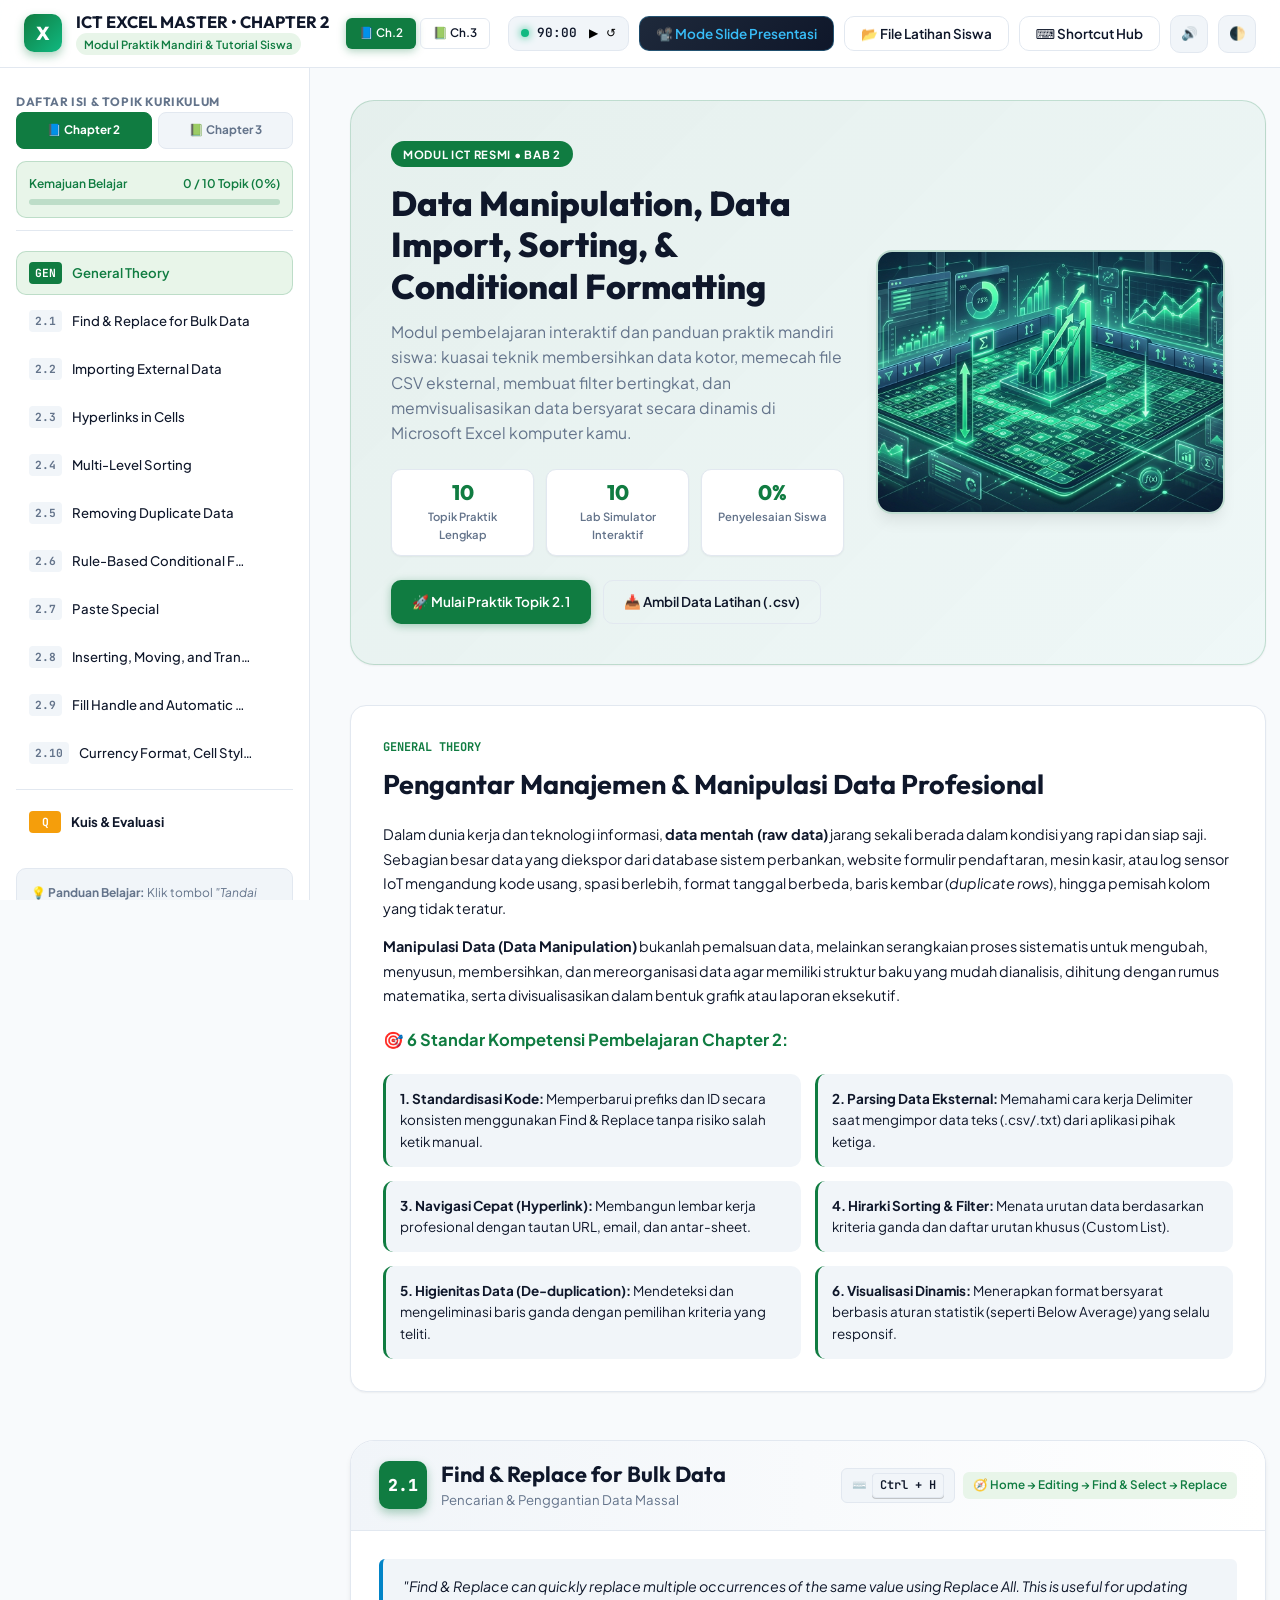
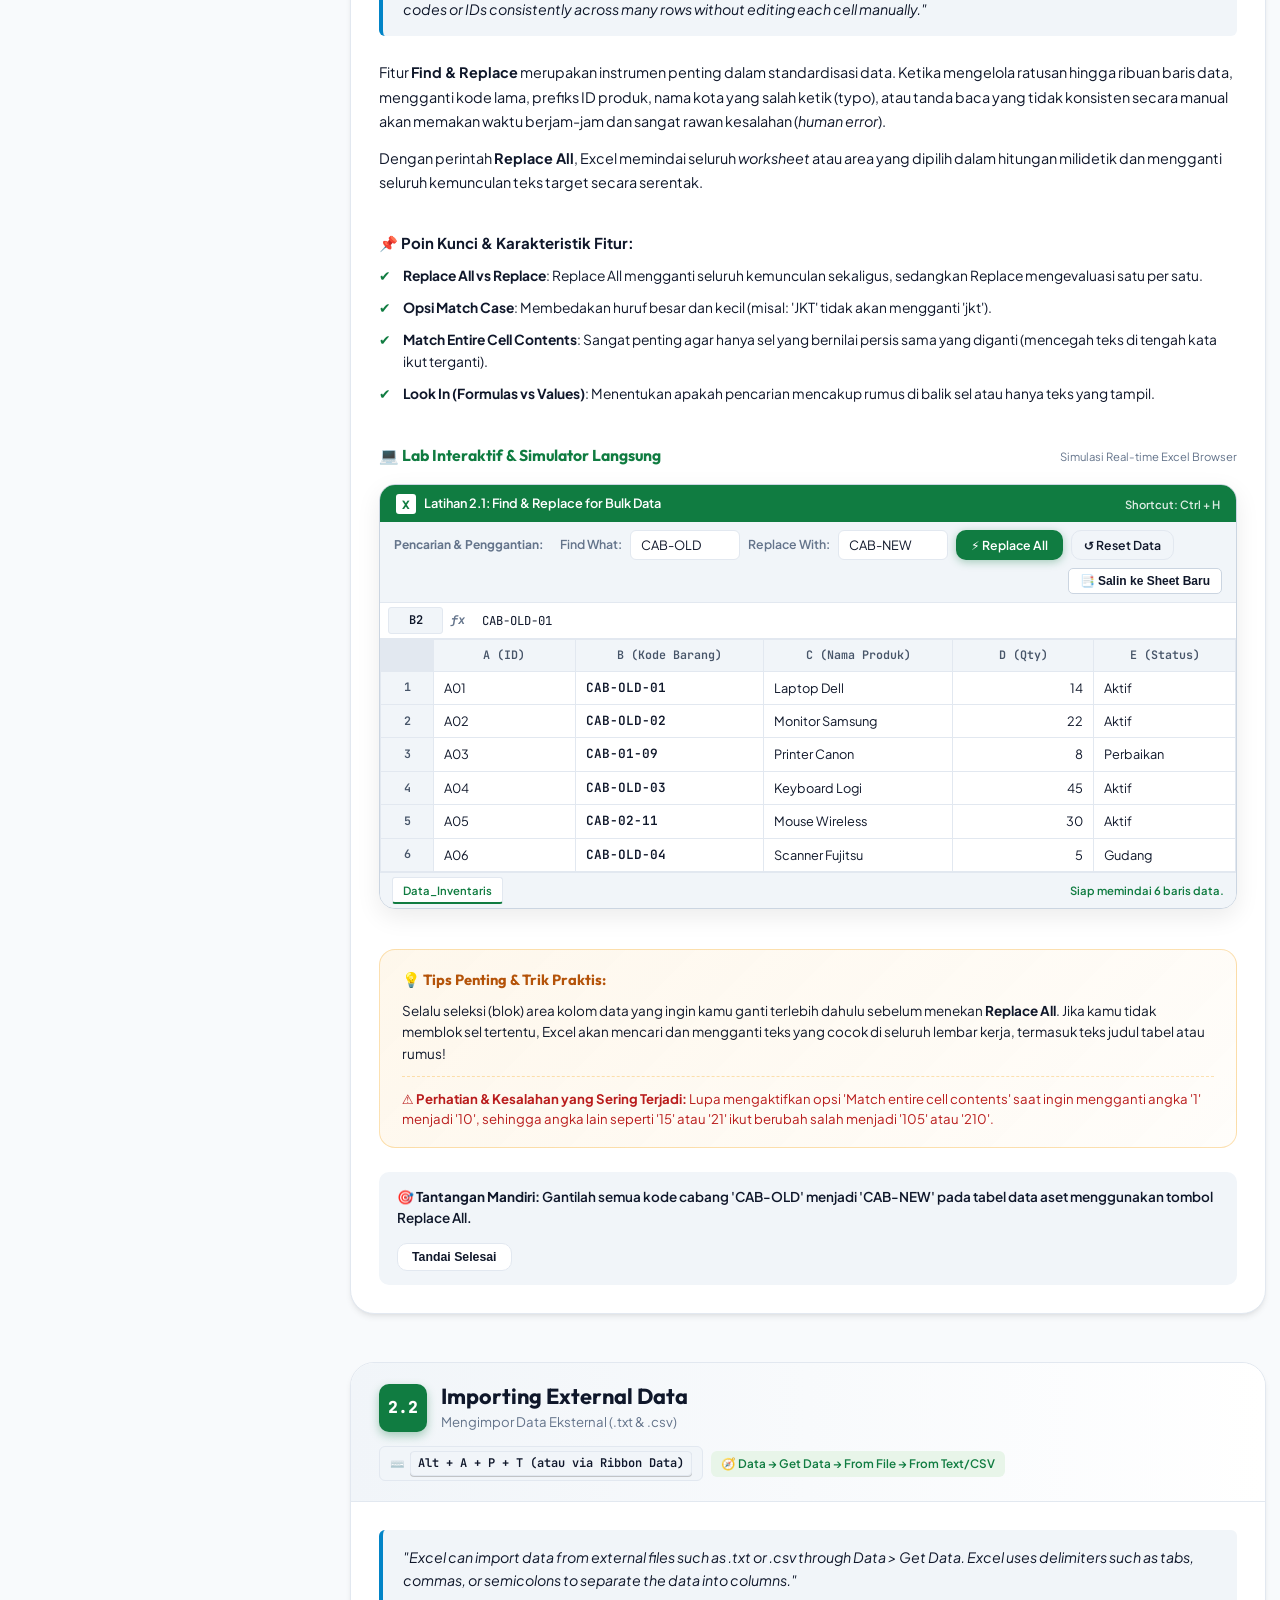
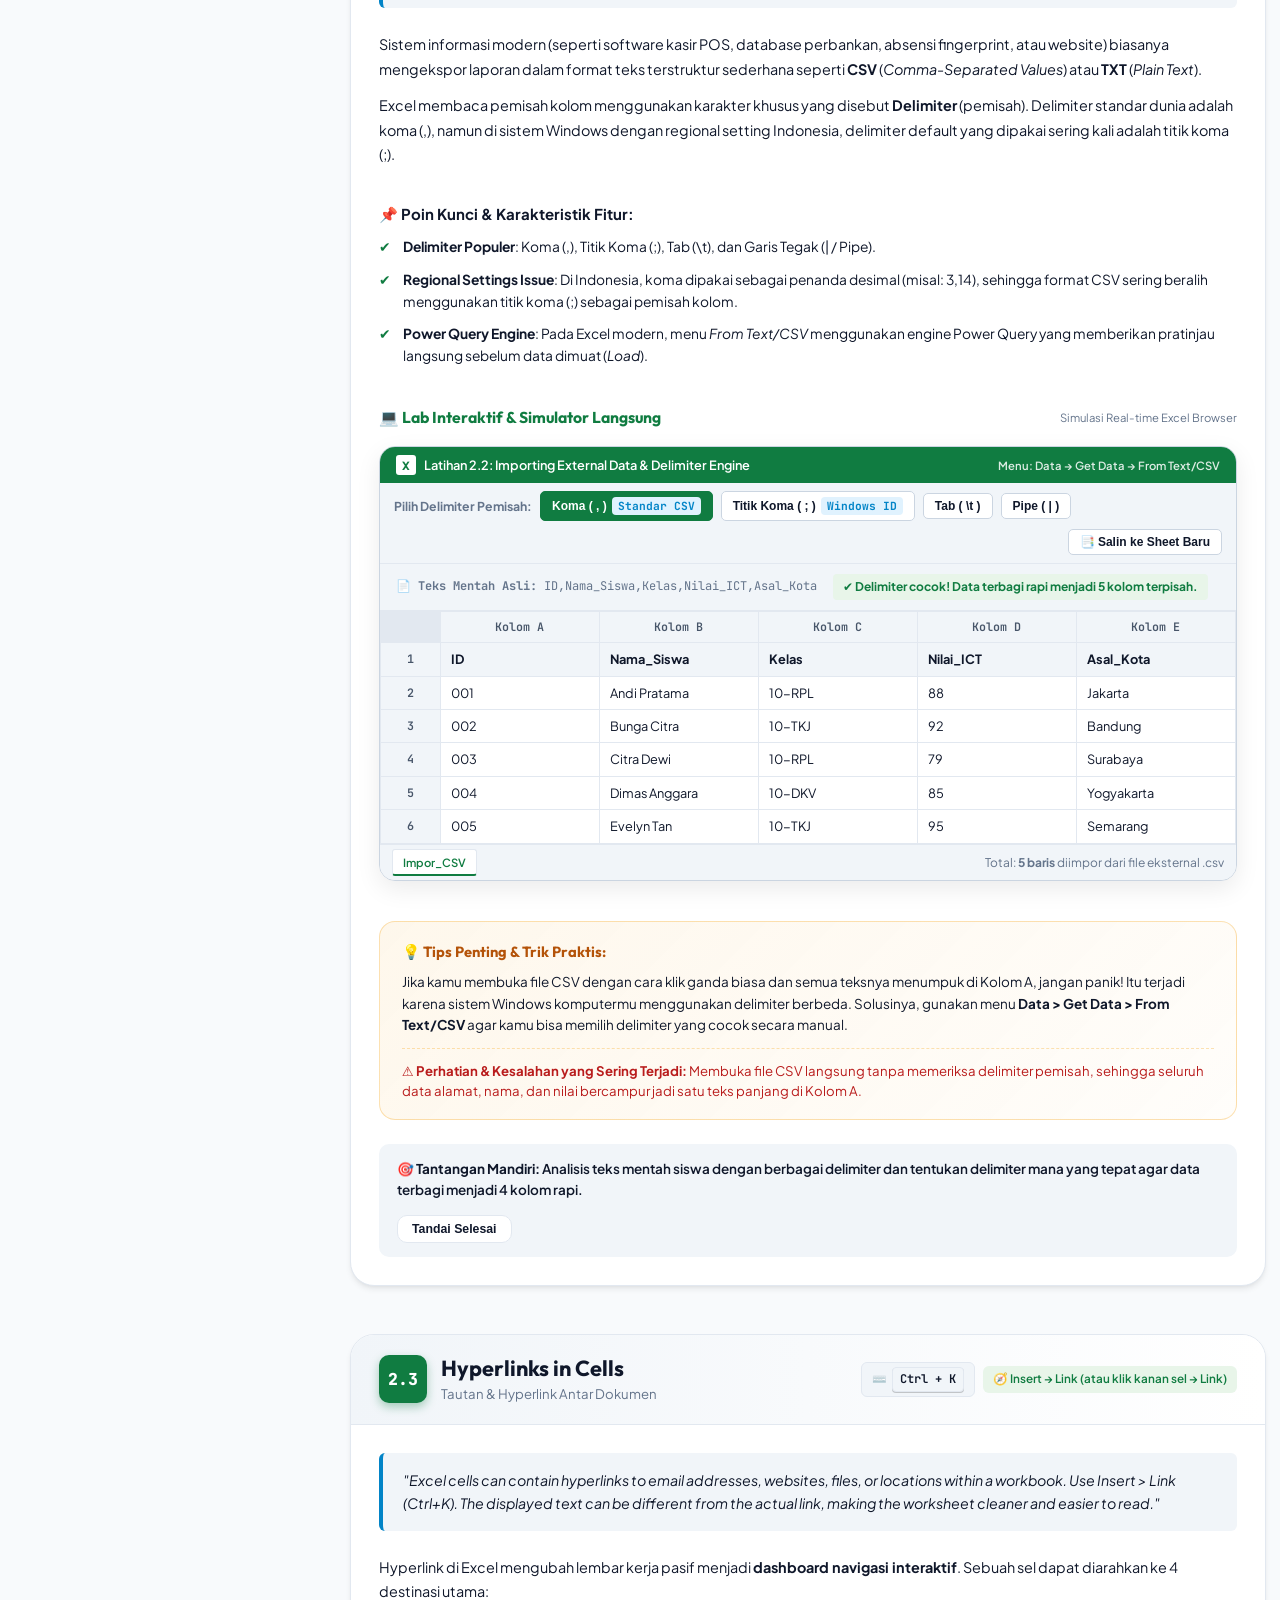
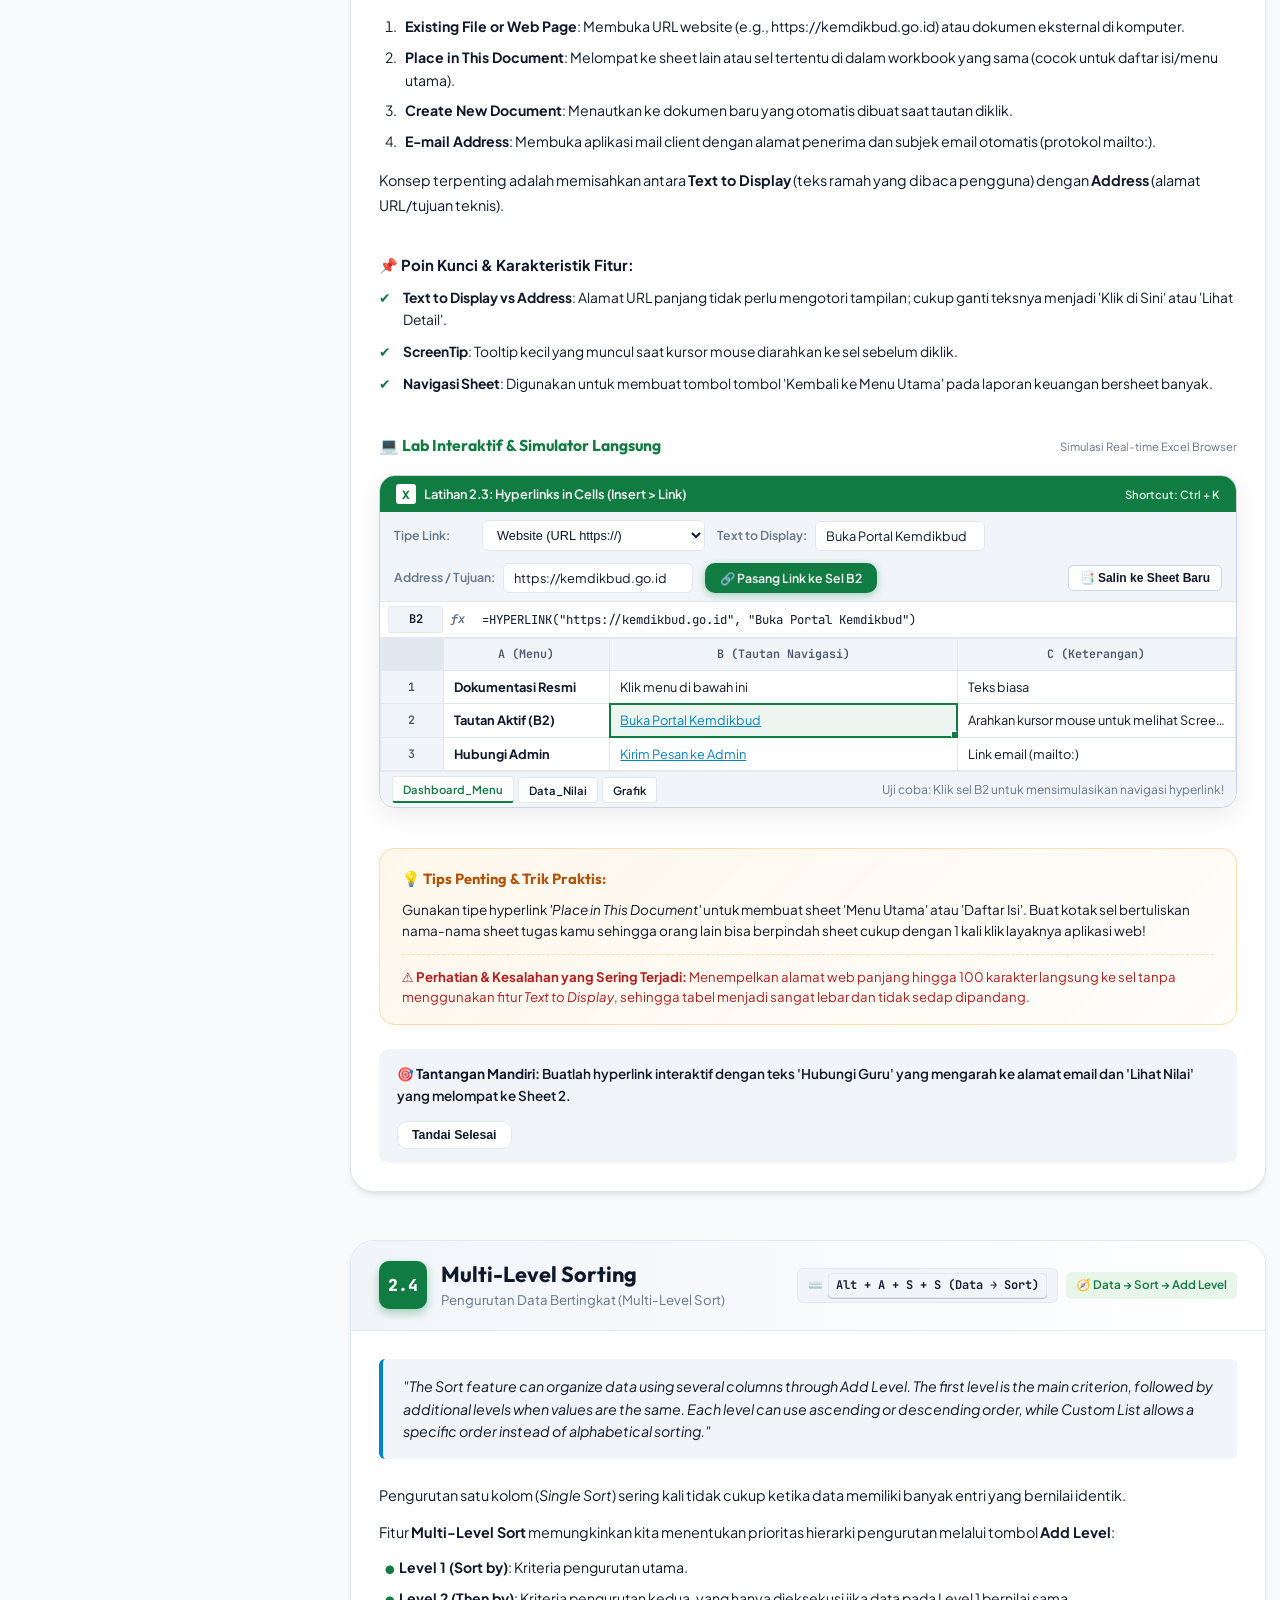
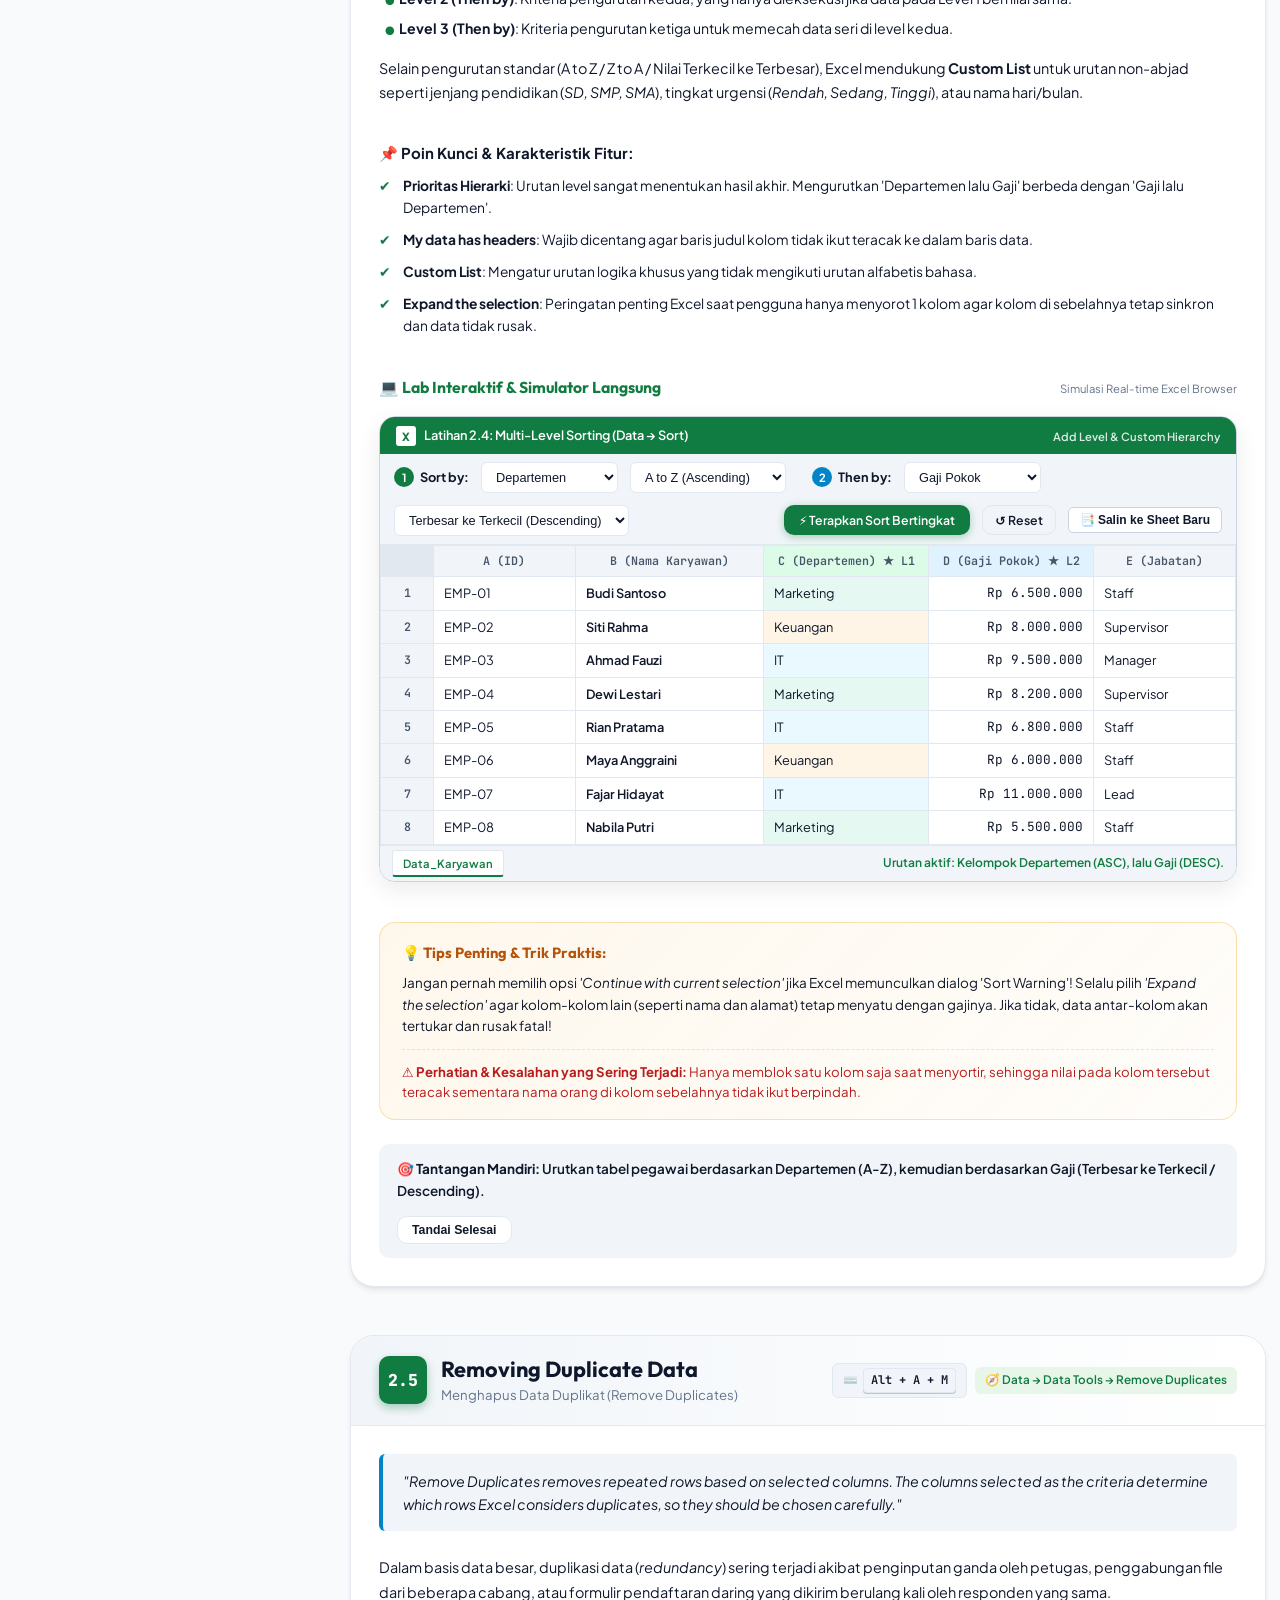
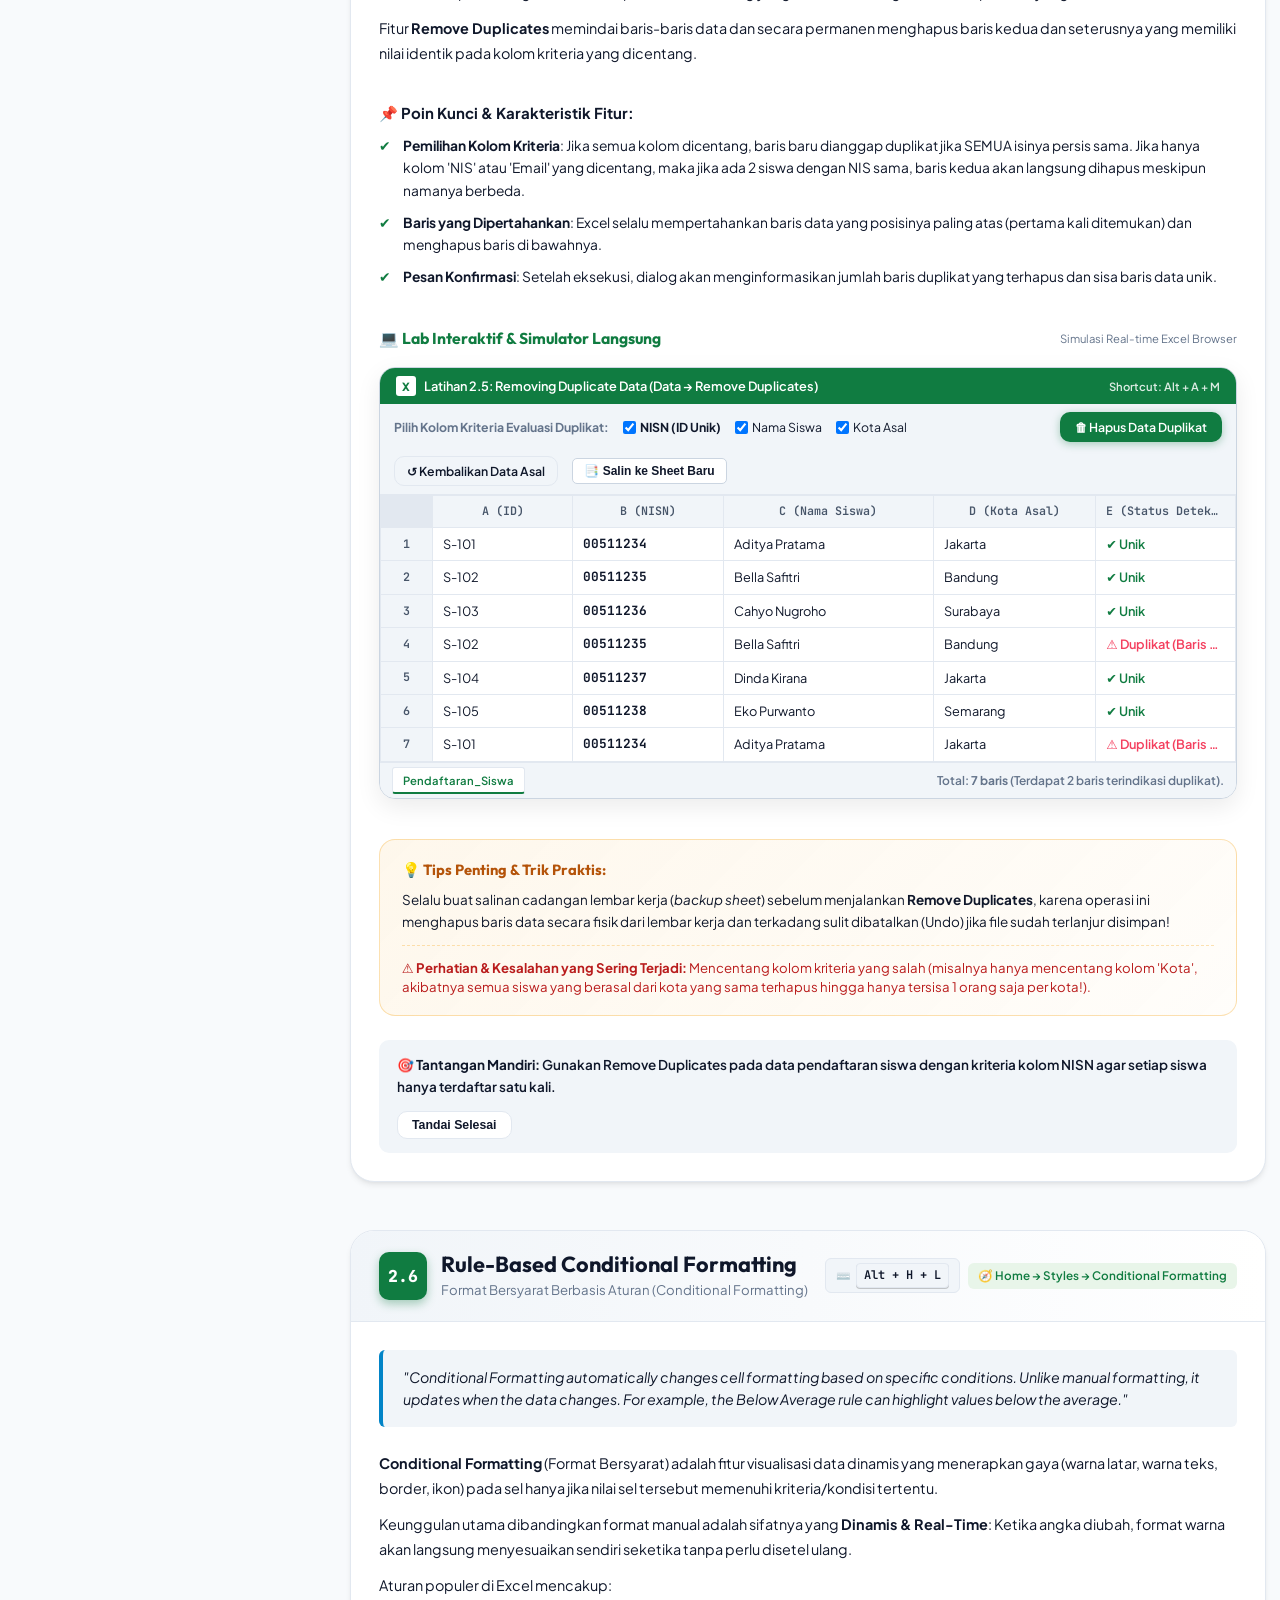
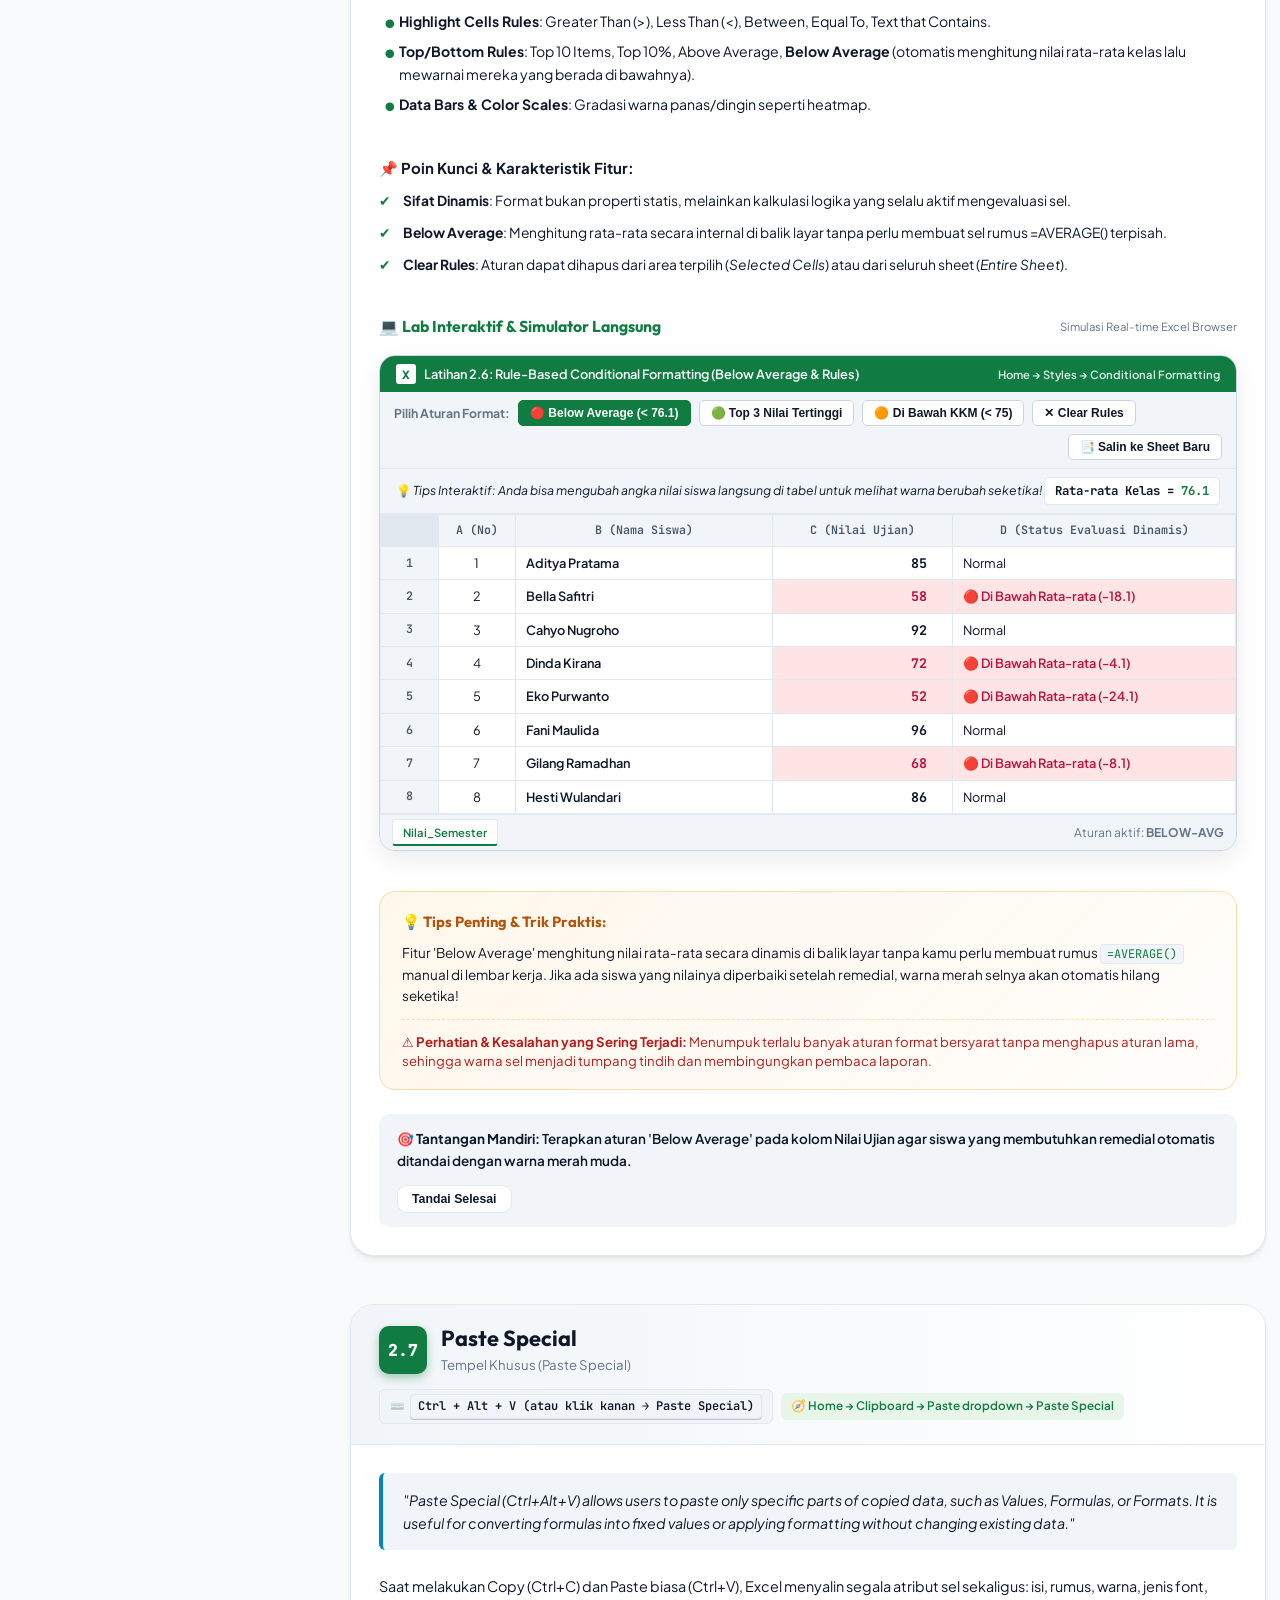
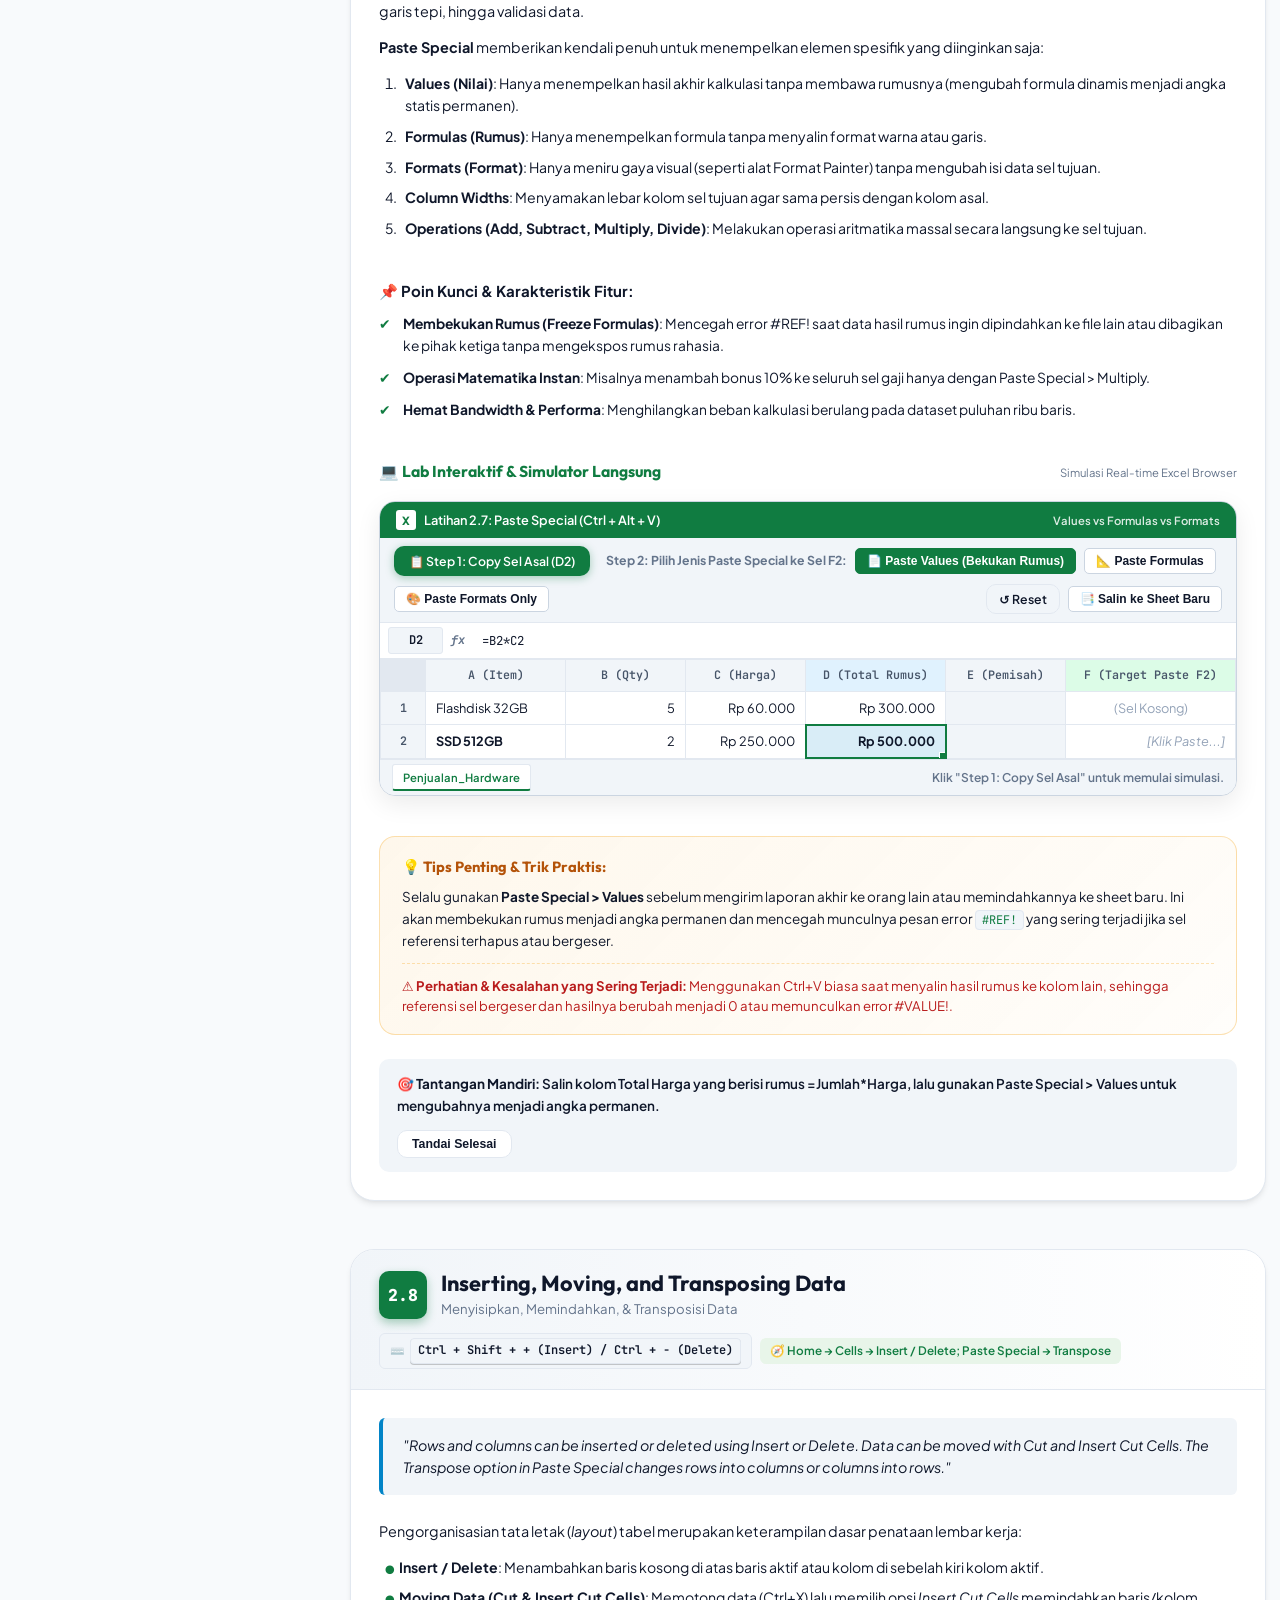
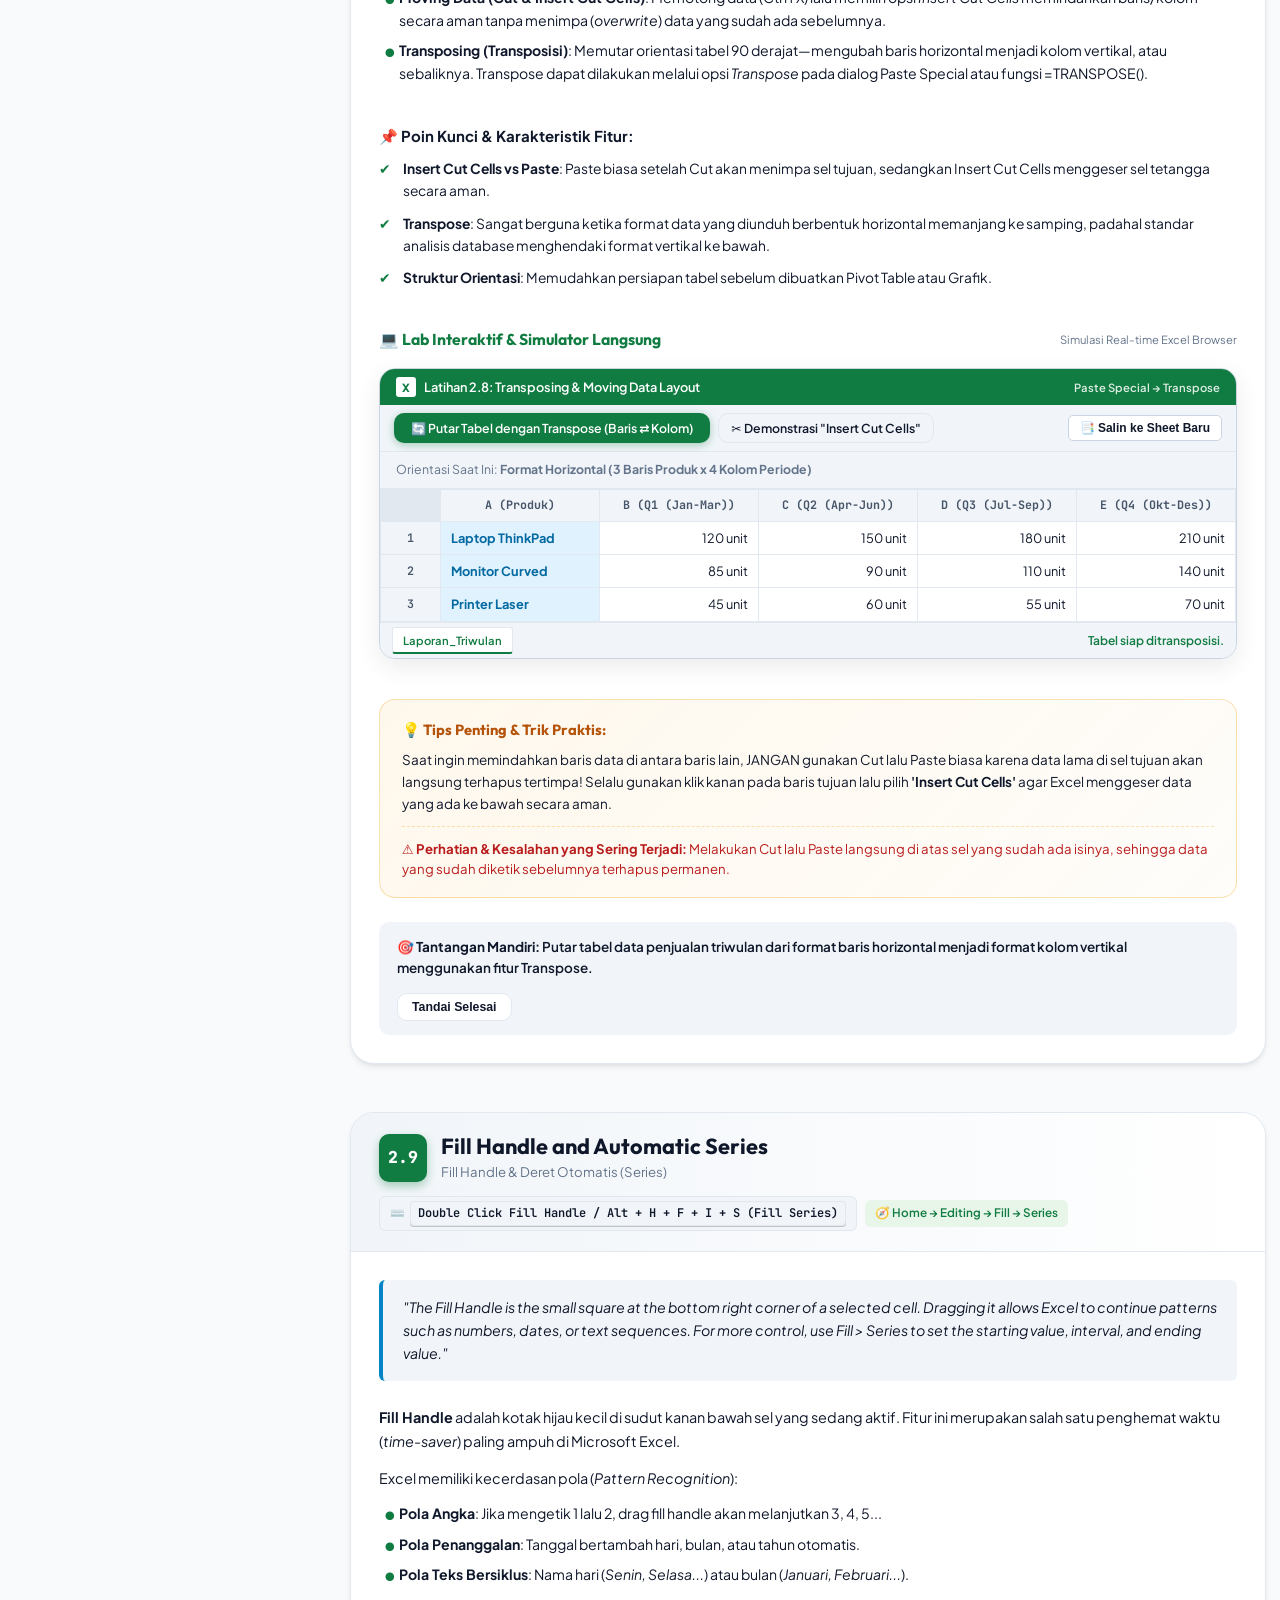
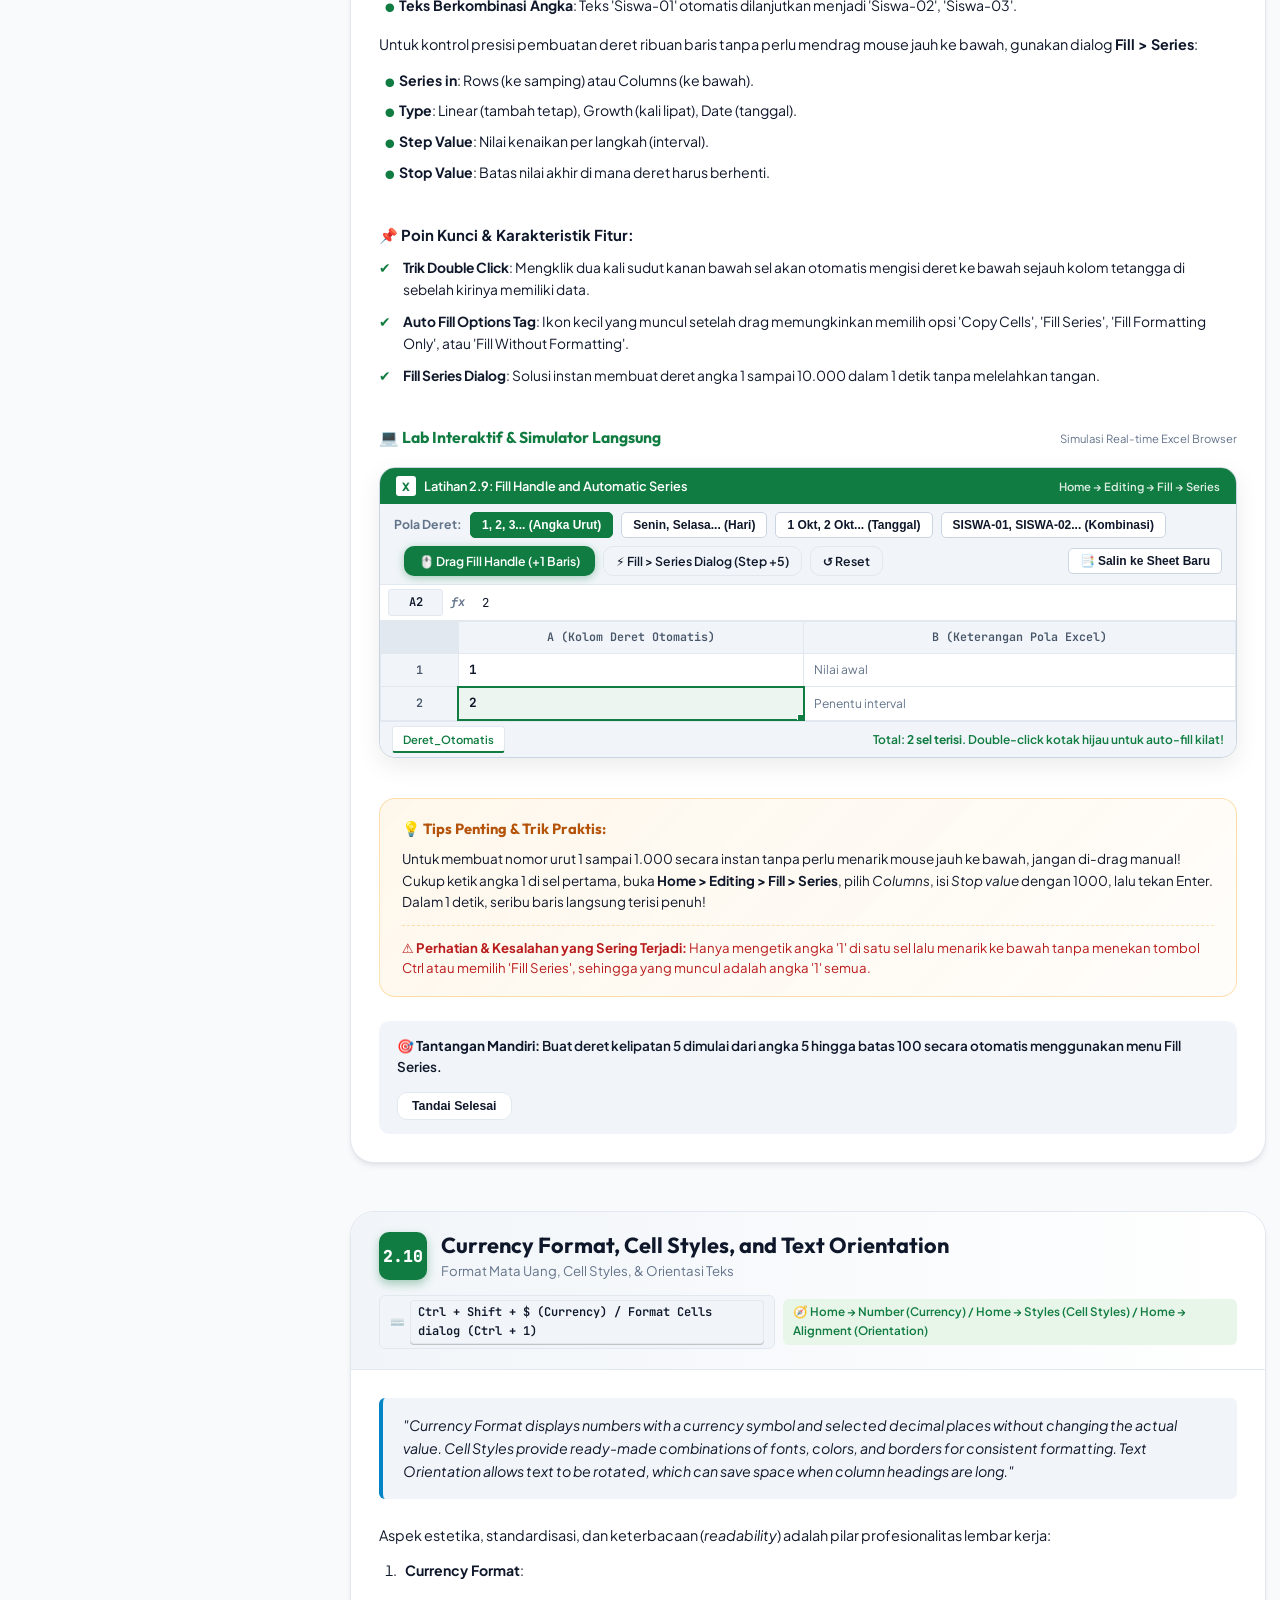
==== commit c806e27d: "feat: add Chapter 3 curriculum module and teacher presentation mode suite" ====
--- a/index.html
+++ b/index.html
@@ -8,8 +8,8 @@
   <meta name="keywords" content="Tutorial Excel, ICT Excel, Belajar Excel, Find Replace, CSV Import, Multi Level Sorting, Conditional Formatting, Paste Special, Fill Handle">
 
   <!-- Stylesheets -->
-  <link rel="stylesheet" href="css/style.css">
-  <link rel="stylesheet" href="css/excel-components.css">
+  <link rel="stylesheet" href="css/style.css?v=2.1">
+  <link rel="stylesheet" href="css/excel-components.css?v=2.1">
 </head>
 <body>
 
@@ -26,6 +26,16 @@
 
     <!-- Topbar Actions -->
     <div class="topbar-actions">
+      <!-- Chapter Navigation -->
+      <div class="chapter-nav-pills" style="display:flex; gap:4px; align-items:center; margin-right:8px;">
+        <span class="btn btn-primary" style="padding:5px 12px; font-size:0.78rem; border-radius:6px; cursor:default;">
+          📘 Ch.2
+        </span>
+        <a href="chapter3.html" class="btn btn-outline" style="padding:5px 12px; font-size:0.78rem; border-radius:6px; text-decoration:none;">
+          📗 Ch.3
+        </a>
+      </div>
+
       <!-- Classroom Timer -->
       <div class="class-timer-badge" title="Pacing Timer Praktik Mandiri">
         <span class="timer-dot"></span>
@@ -64,6 +74,17 @@
     <aside class="sidebar" id="app-sidebar">
       <div class="sidebar-header">
         <span class="sidebar-title">Daftar Isi & Topik Kurikulum</span>
+
+        <!-- Chapter Switcher in Sidebar -->
+        <div style="display:flex; gap:6px; margin-bottom:12px;">
+          <span style="flex:1; padding:8px 10px; border-radius:8px; text-align:center; font-size:0.78rem; font-weight:700; background:var(--excel-green); color:white; border:1px solid var(--excel-green);">
+            📘 Chapter 2
+          </span>
+          <a href="chapter3.html" style="flex:1; text-decoration:none; padding:8px 10px; border-radius:8px; text-align:center; font-size:0.78rem; font-weight:700; background:var(--bg-subtle); color:var(--text-muted); border:1px solid var(--border-color); transition:all 0.2s;">
+            📗 Chapter 3
+          </a>
+        </div>
+
         <div class="progress-card">
           <div class="progress-header">
             <span>Kemajuan Belajar</span>
@@ -210,6 +231,9 @@
       <footer style="margin-top:80px; padding-top:24px; border-top:1px solid var(--border-color); text-align:center; color:var(--text-muted); font-size:0.85rem;">
         <p><strong>Modul Pembelajaran ICT - Microsoft Excel Chapter 2</strong></p>
         <p style="margin-top:4px;">Dirancang khusus sebagai Modul Interaktif dan Panduan Praktik Mandiri Siswa.</p>
+        <p style="margin-top:8px;">
+          <a href="chapter3.html" style="color:var(--excel-green); text-decoration:none; font-weight:600;">Lanjut ke Chapter 3: Tables, Table Styles, & Subtotals →</a>
+        </p>
       </footer>
 
     </main>
@@ -379,9 +403,9 @@
   <div class="laser-pointer-dot" id="laser-pointer-dot"></div>
 
   <!-- Scripts -->
-  <script src="js/data.js"></script>
-  <script src="js/spreadsheet-simulators.js"></script>
-  <script src="js/presentation-mode.js"></script>
-  <script src="js/app.js"></script>
+  <script src="js/data.js?v=2.1"></script>
+  <script src="js/spreadsheet-simulators.js?v=2.1"></script>
+  <script src="js/presentation-mode.js?v=2.1"></script>
+  <script src="js/app.js?v=2.1"></script>
 </body>
 </html>
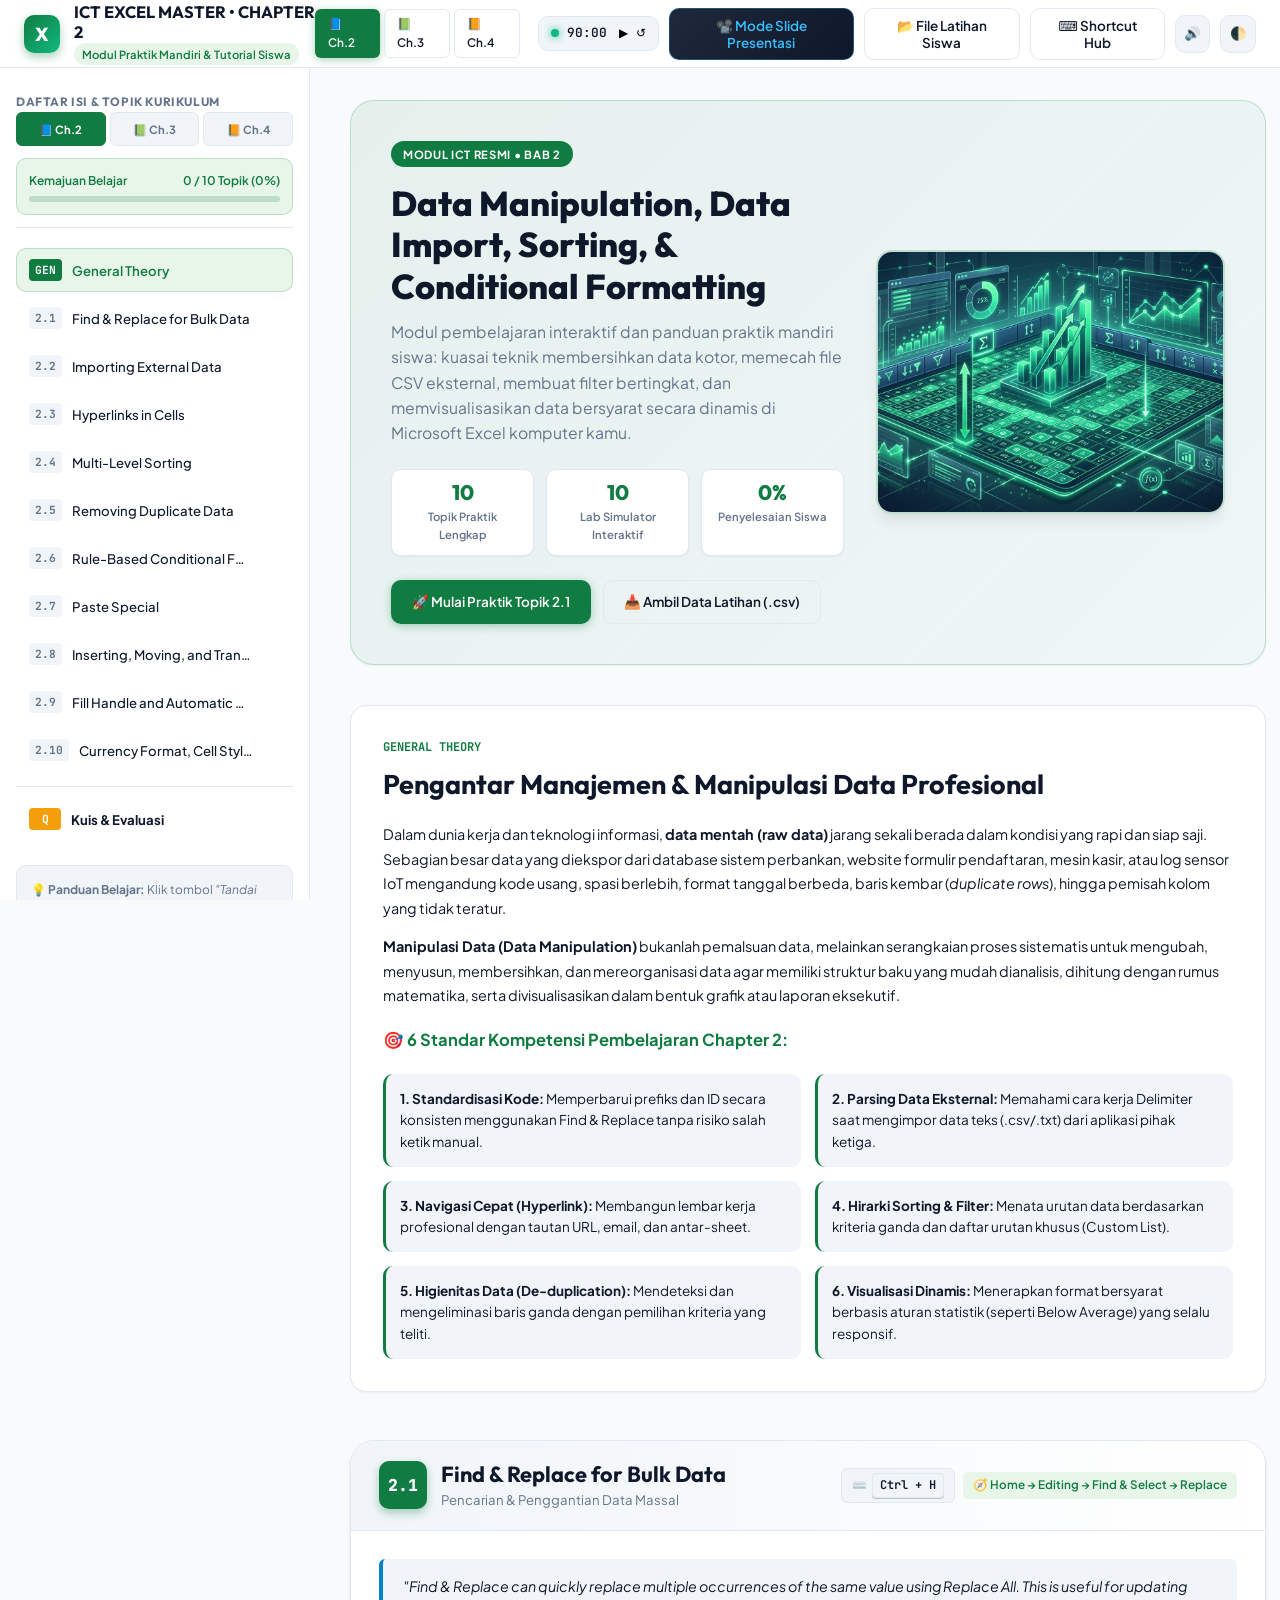
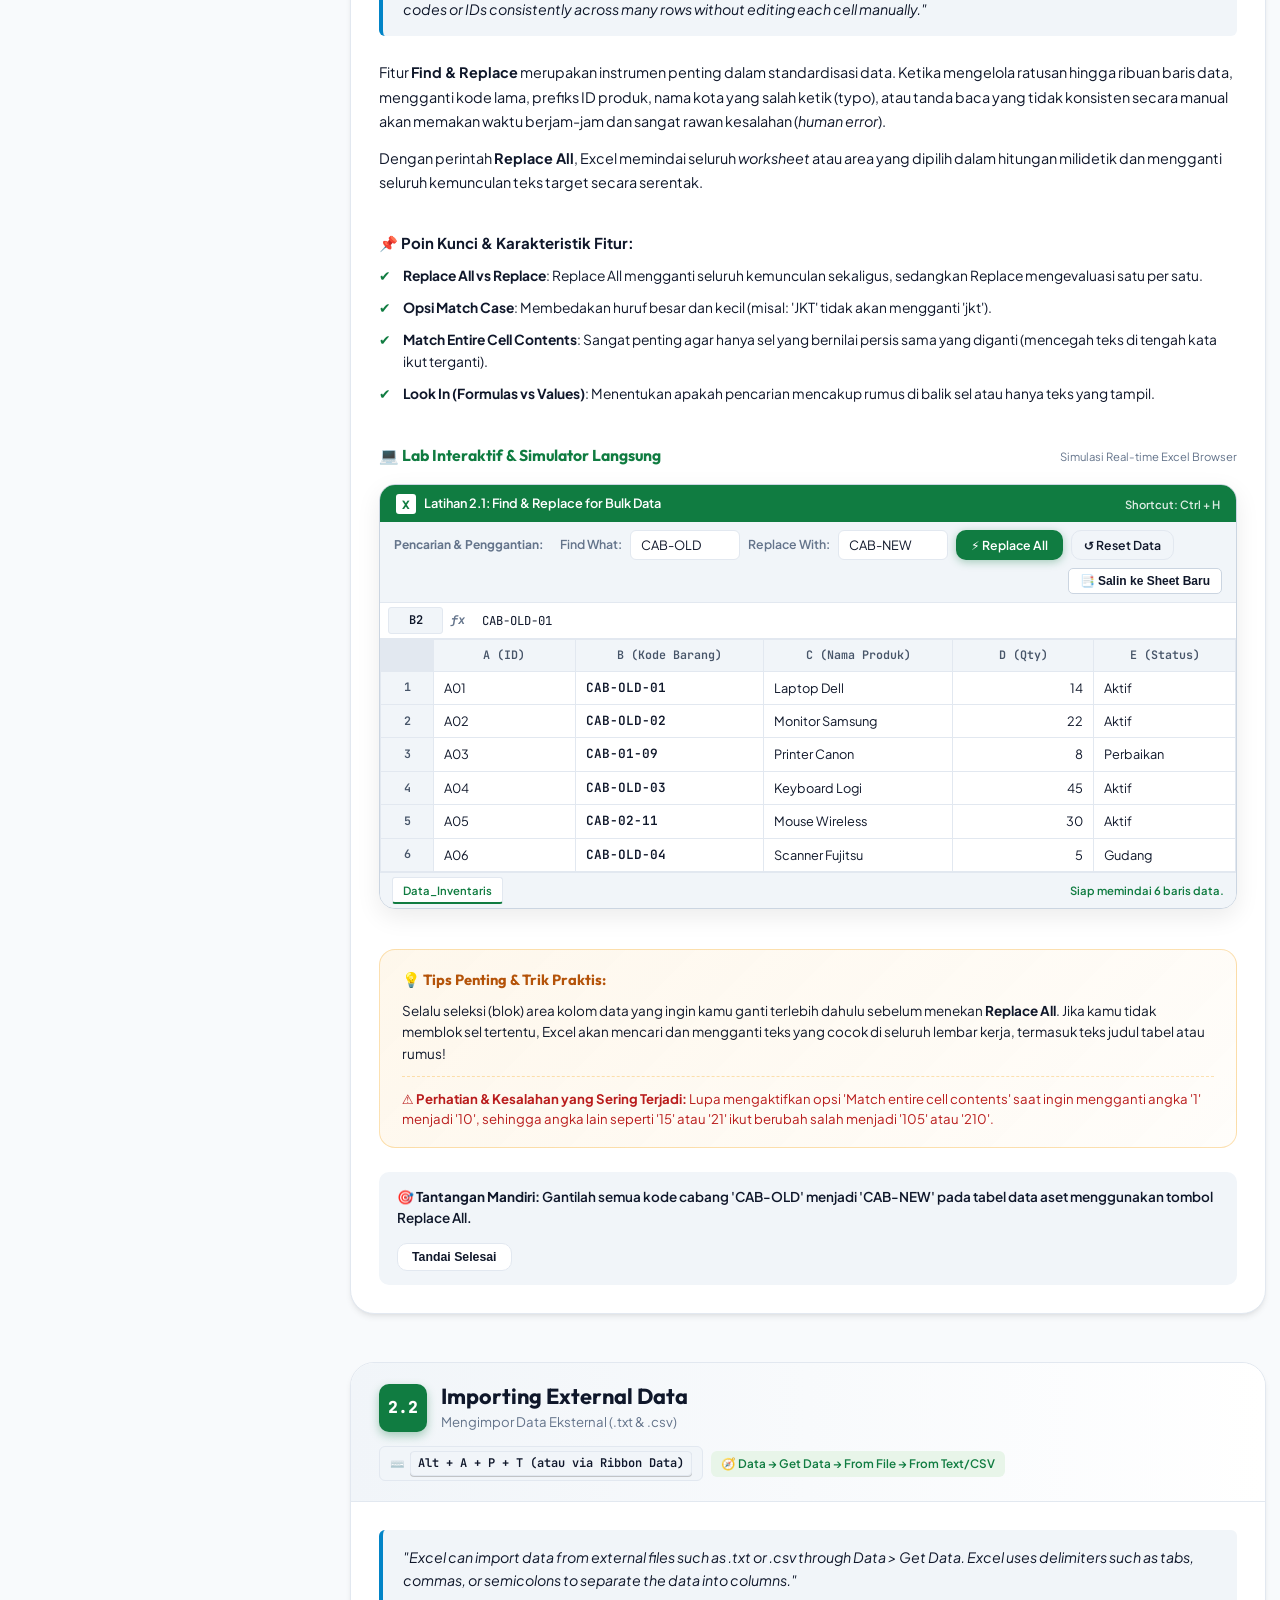
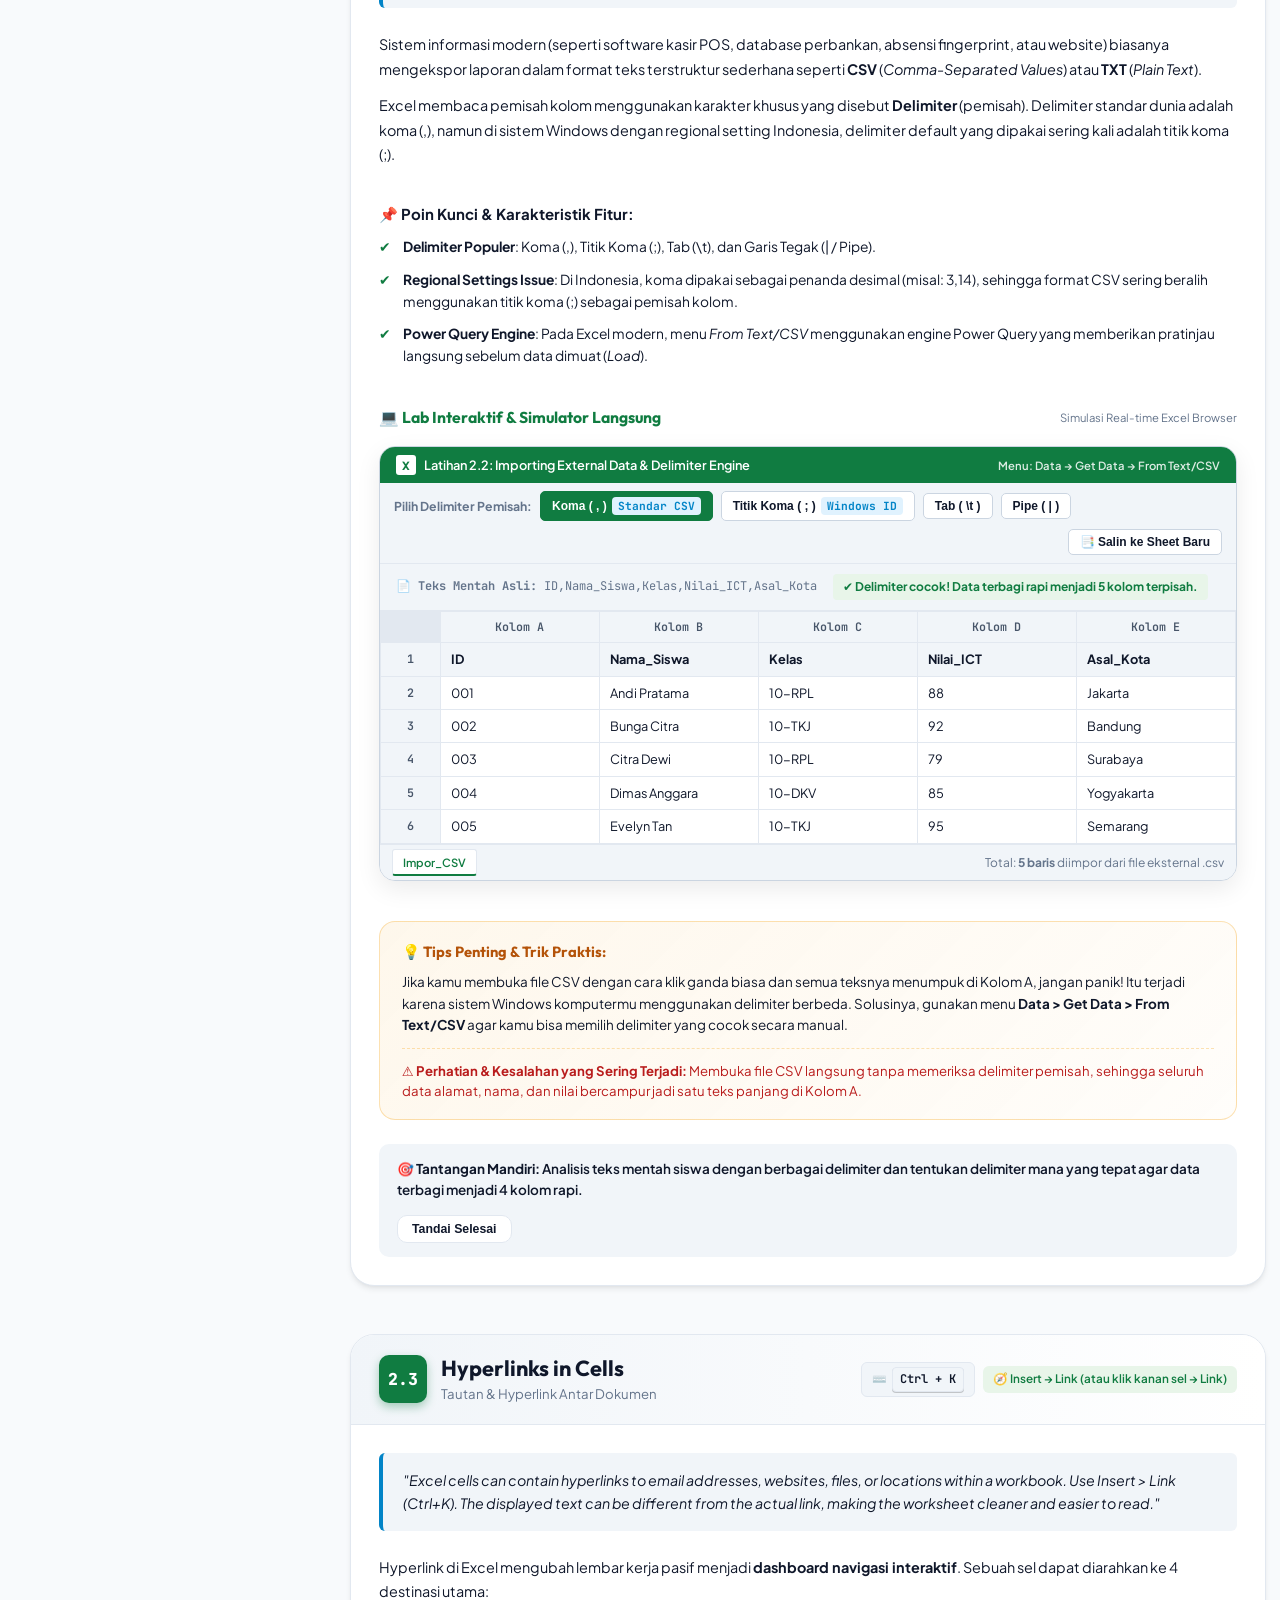
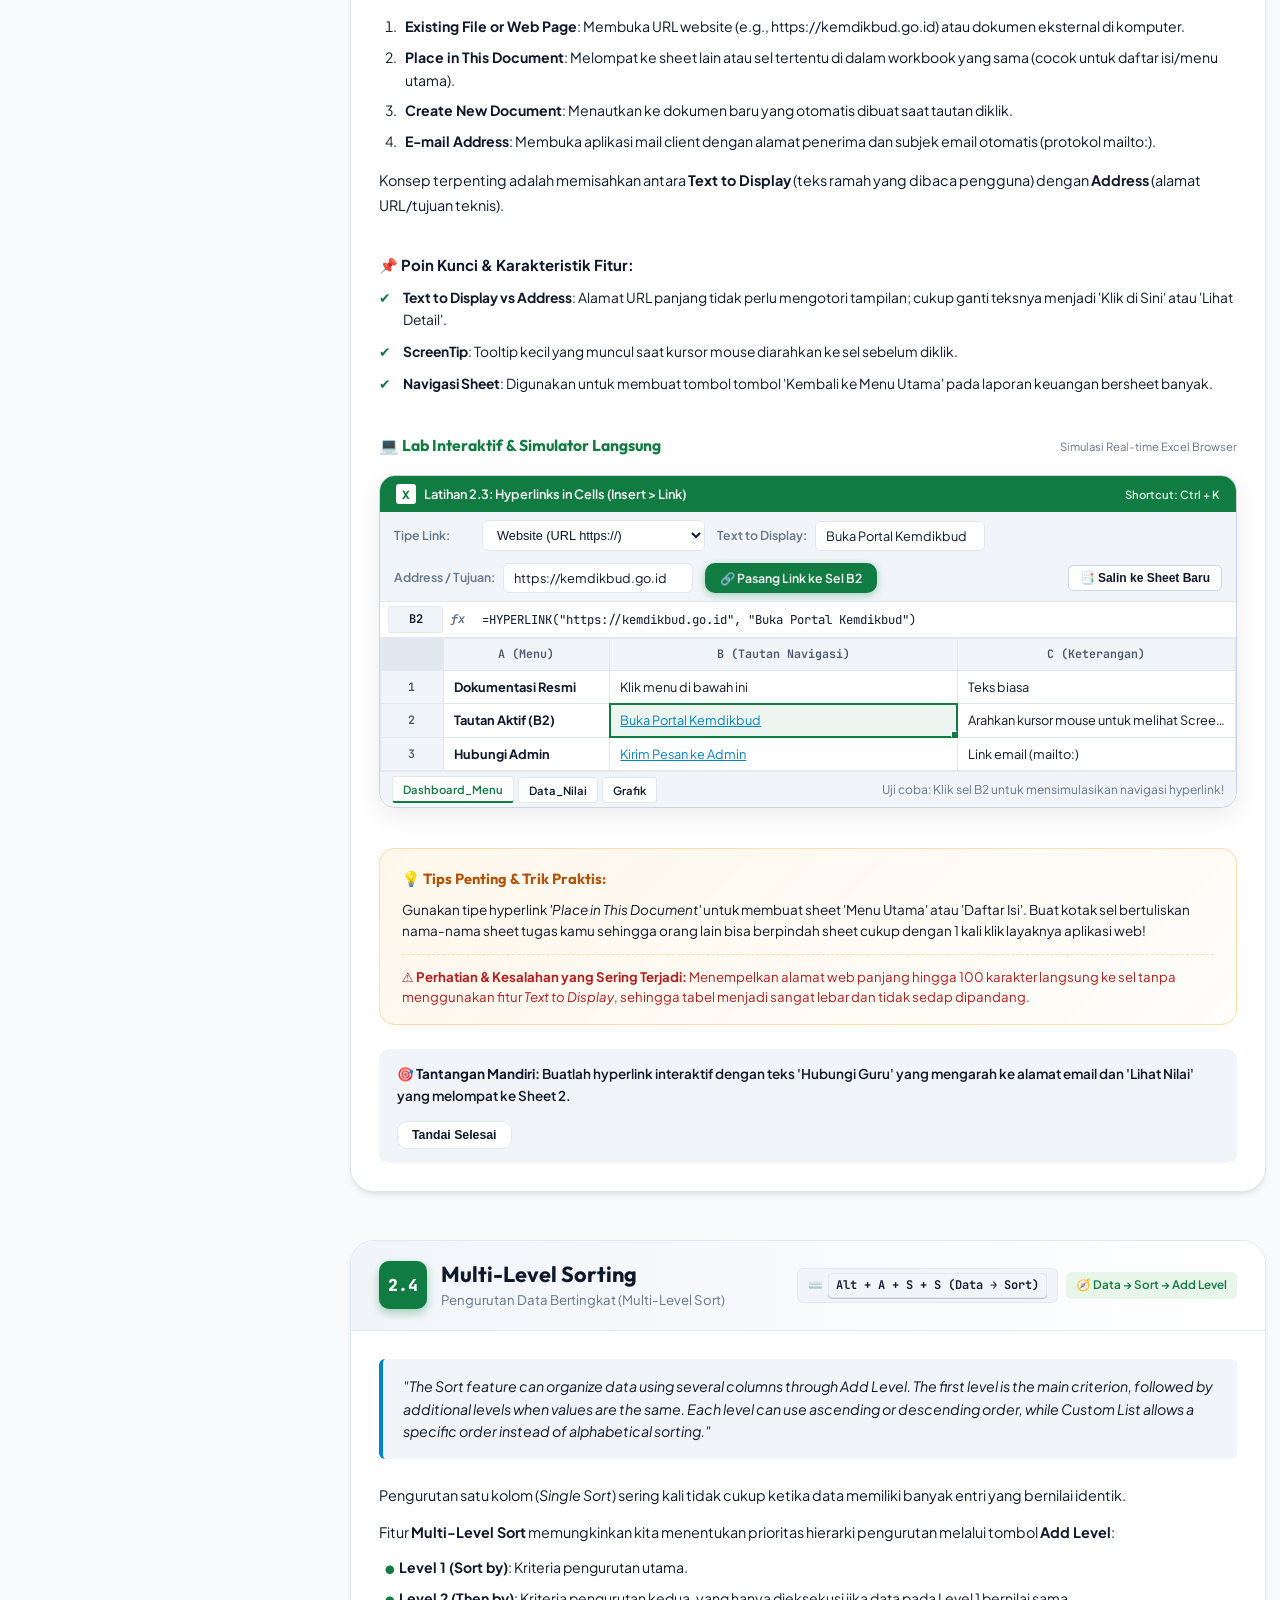
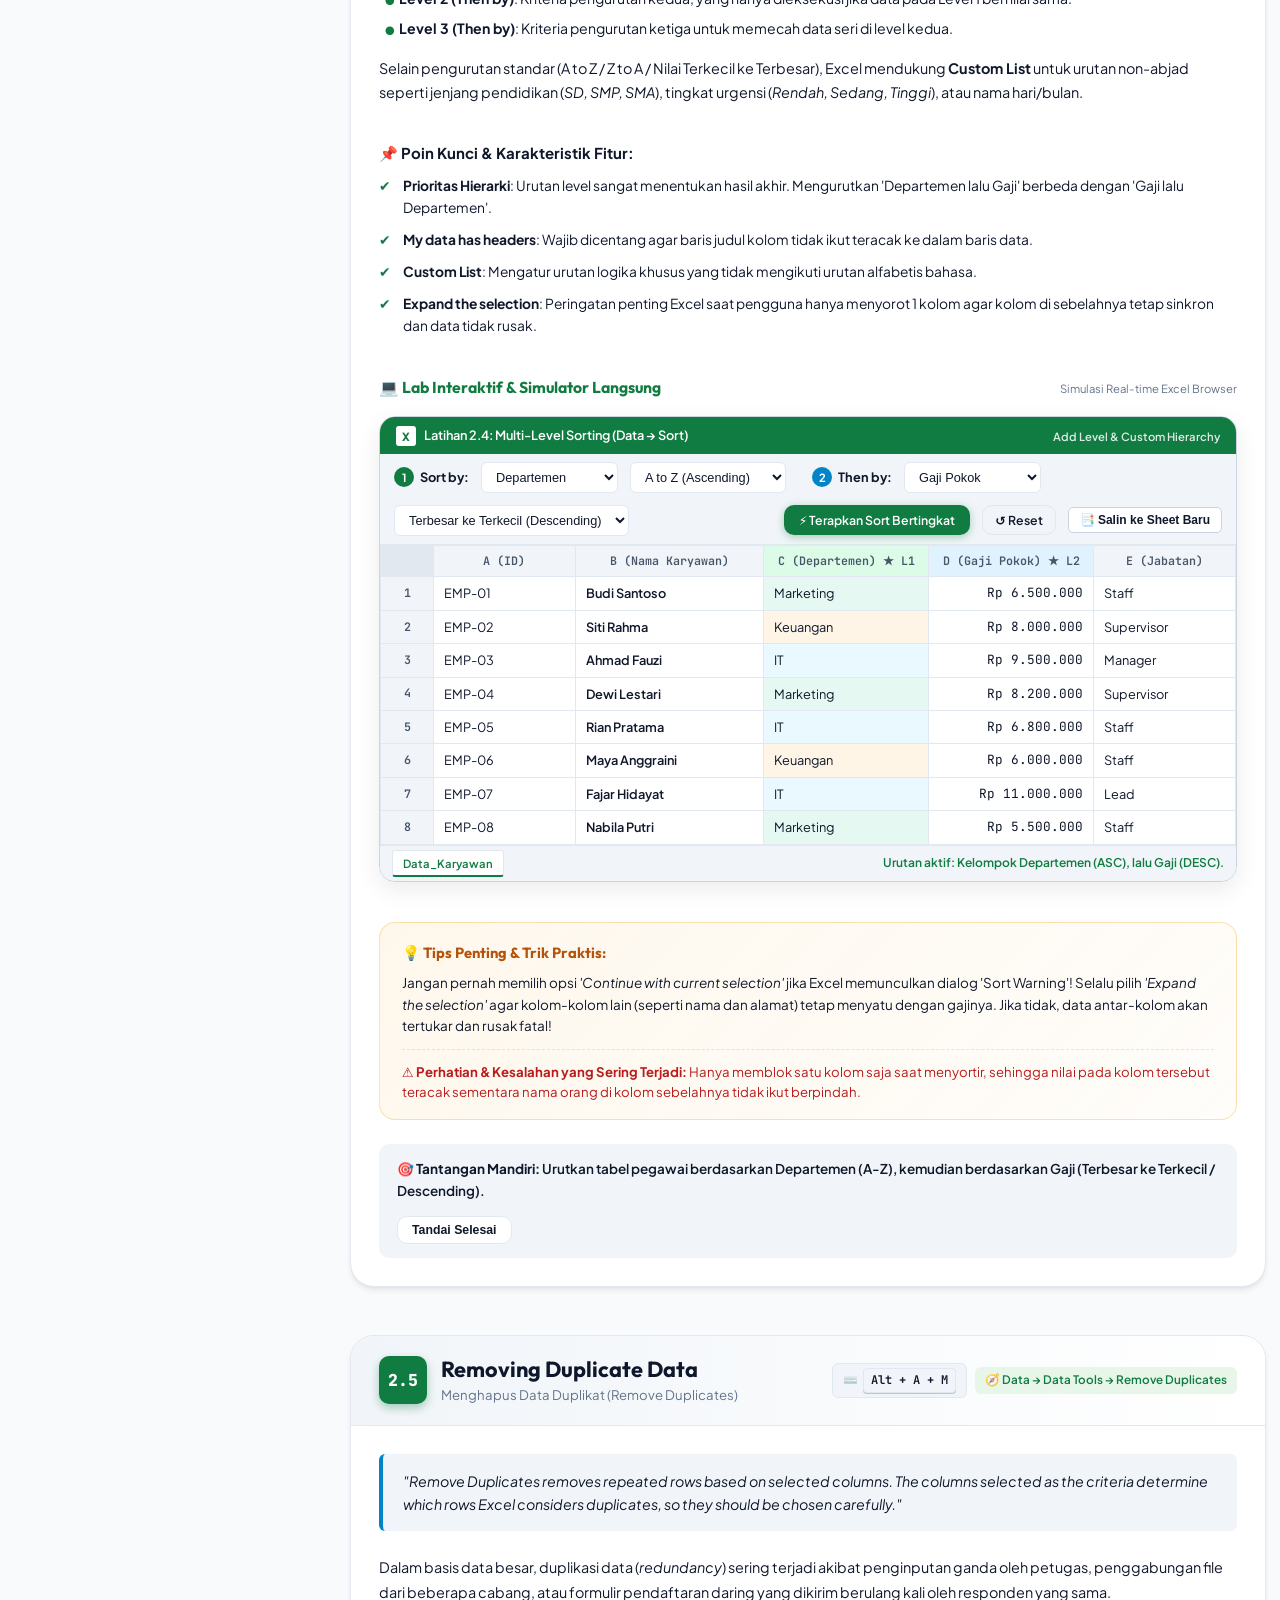
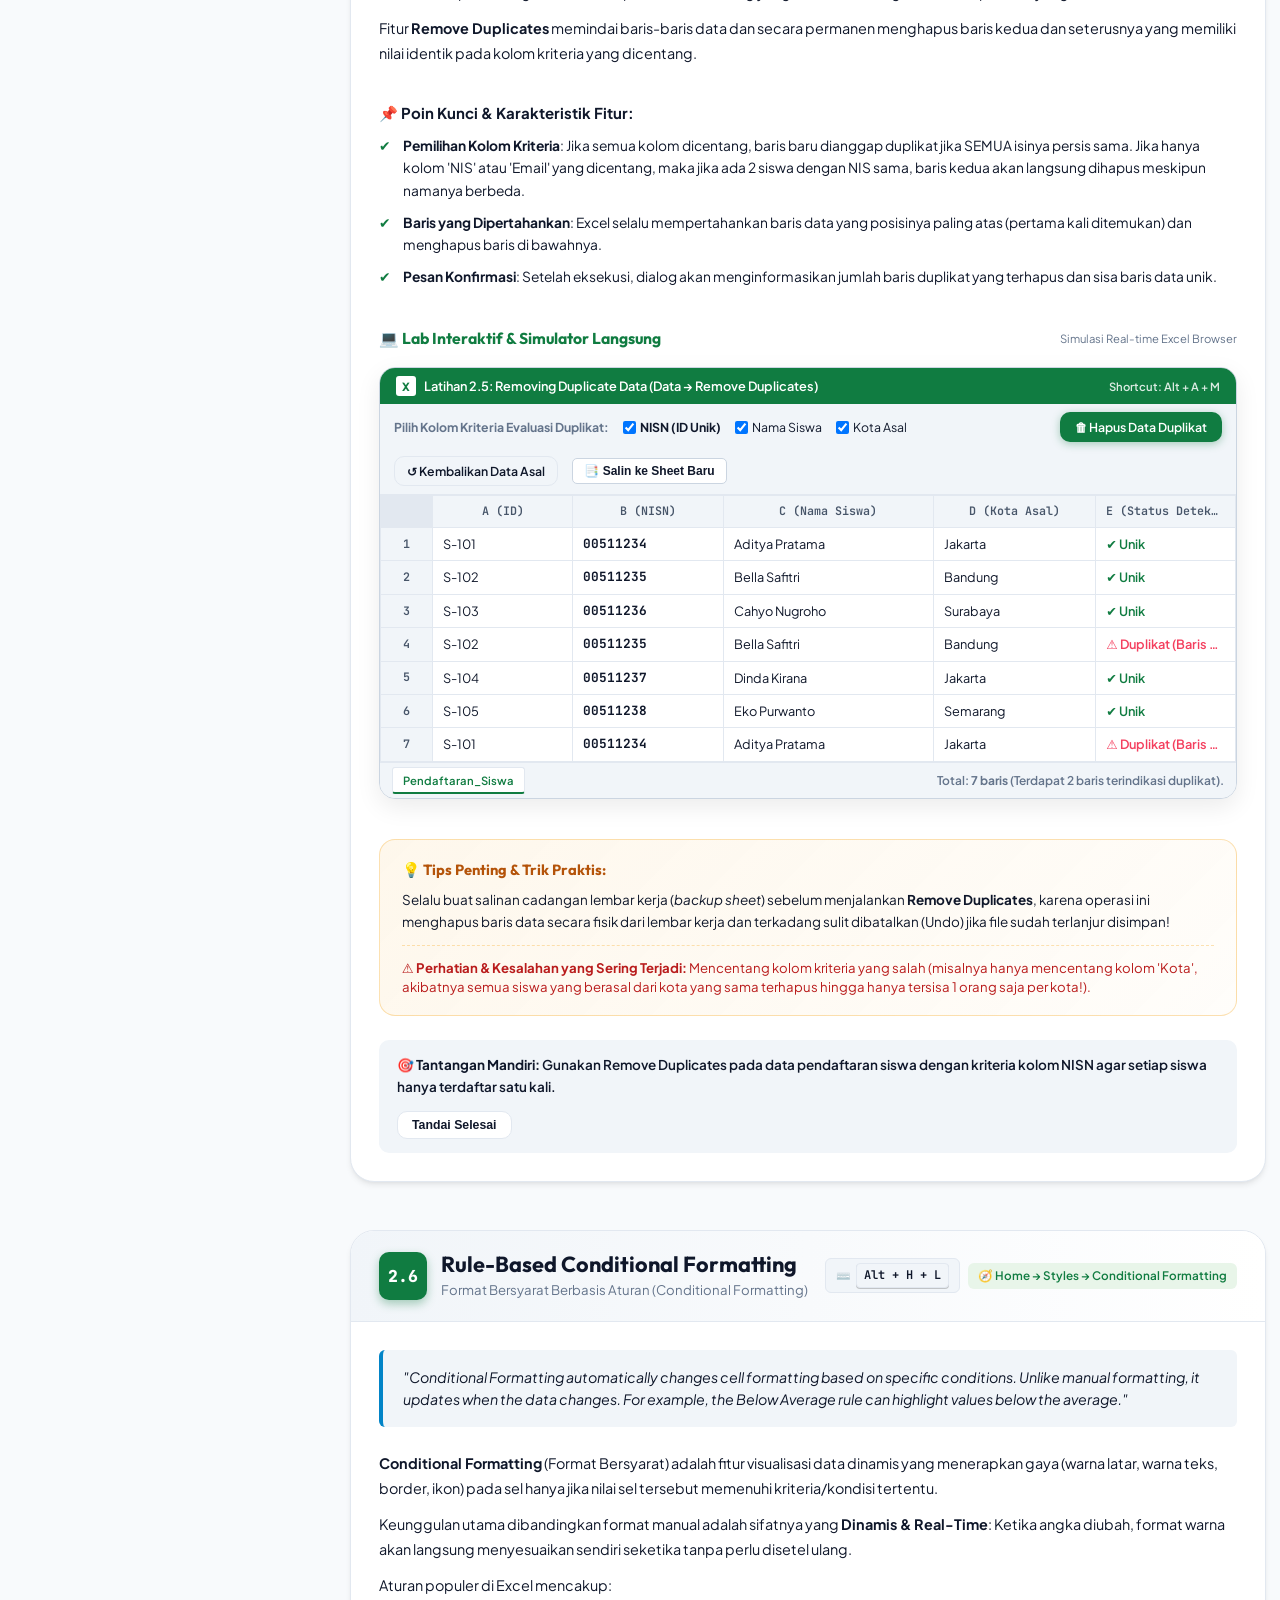
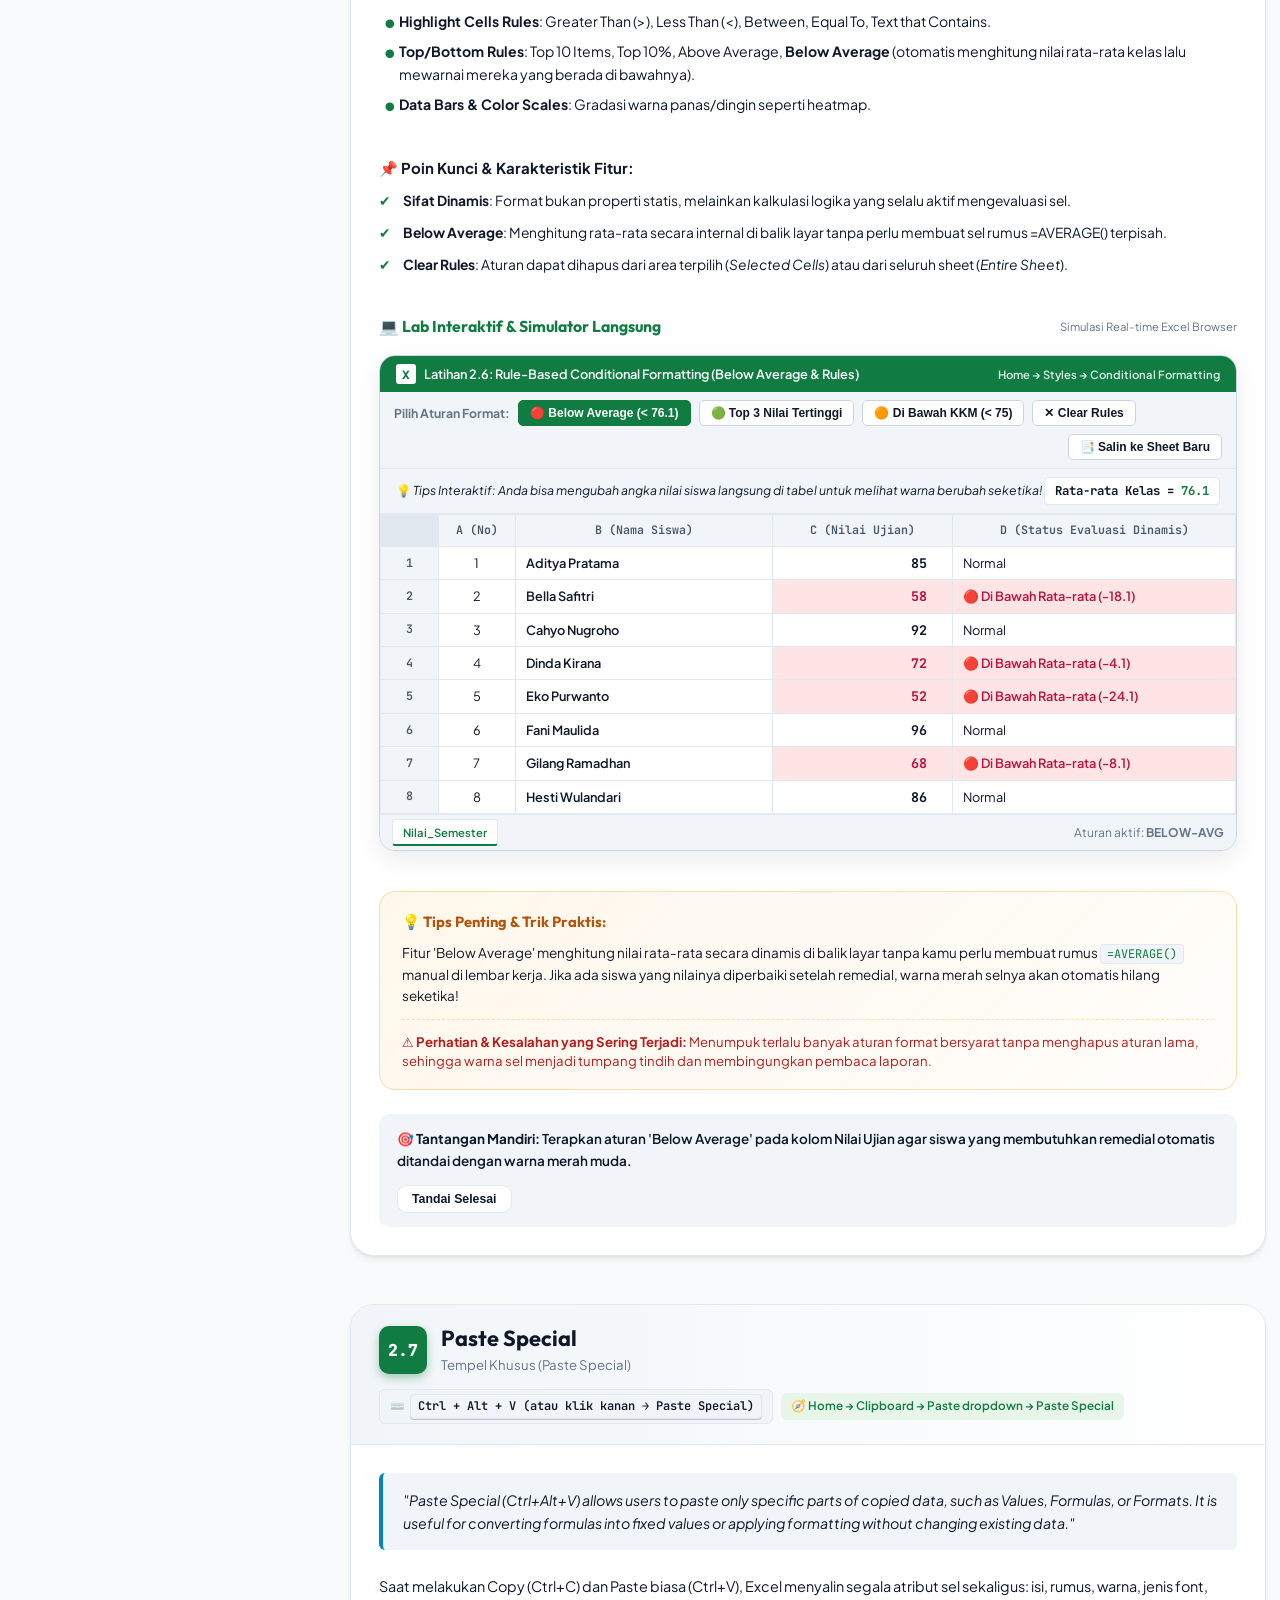
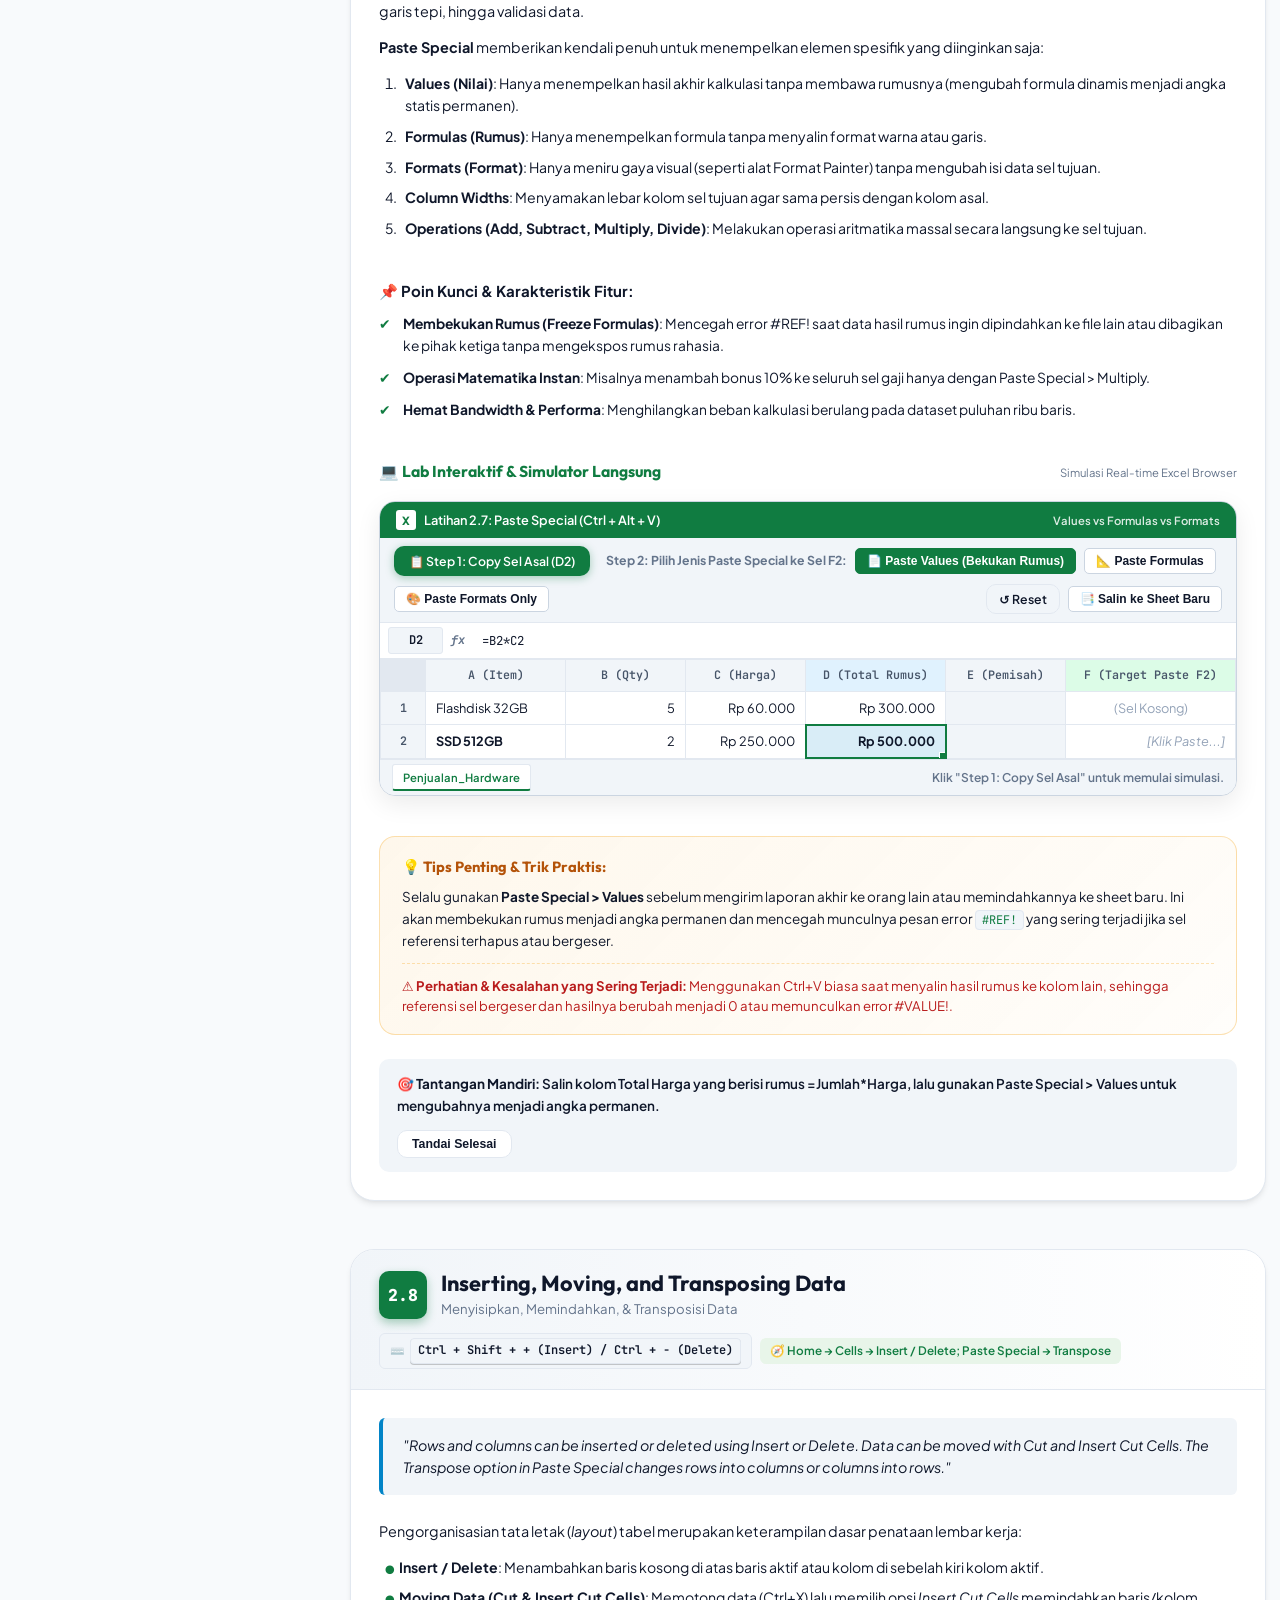
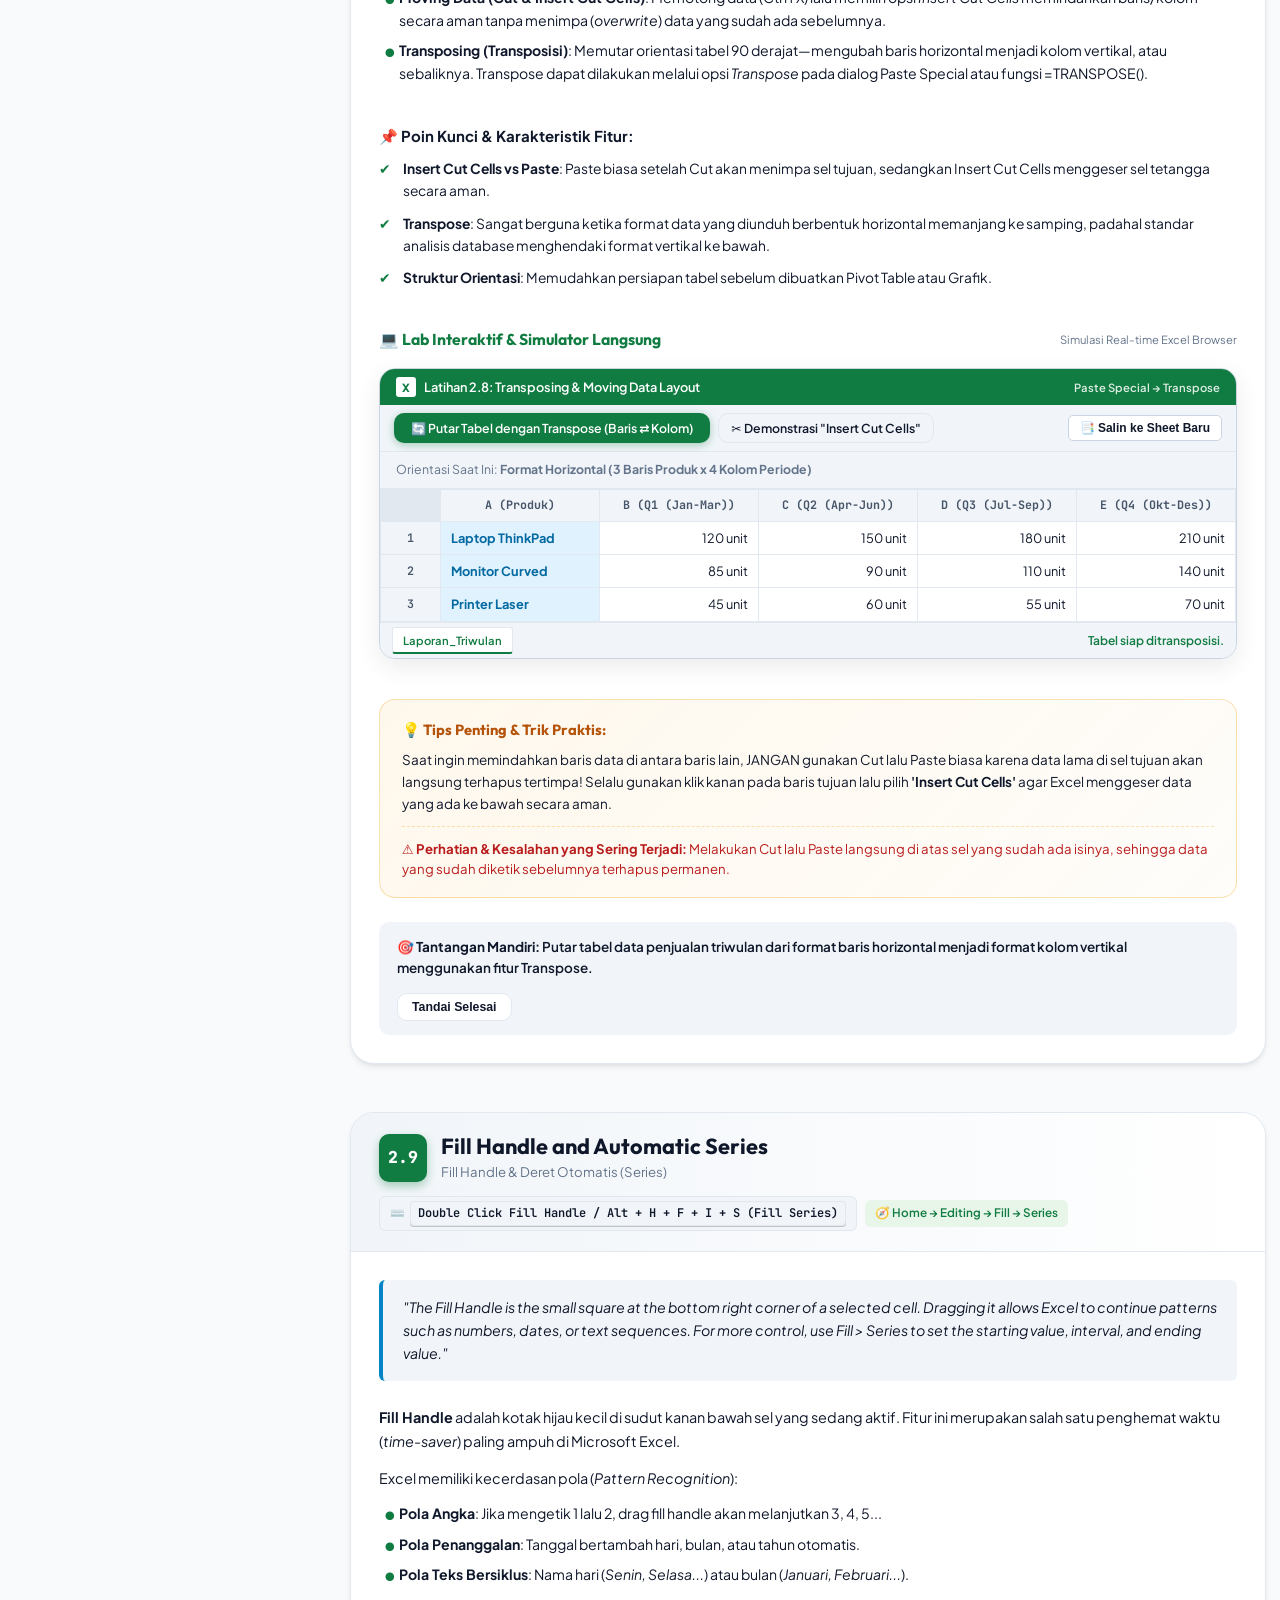
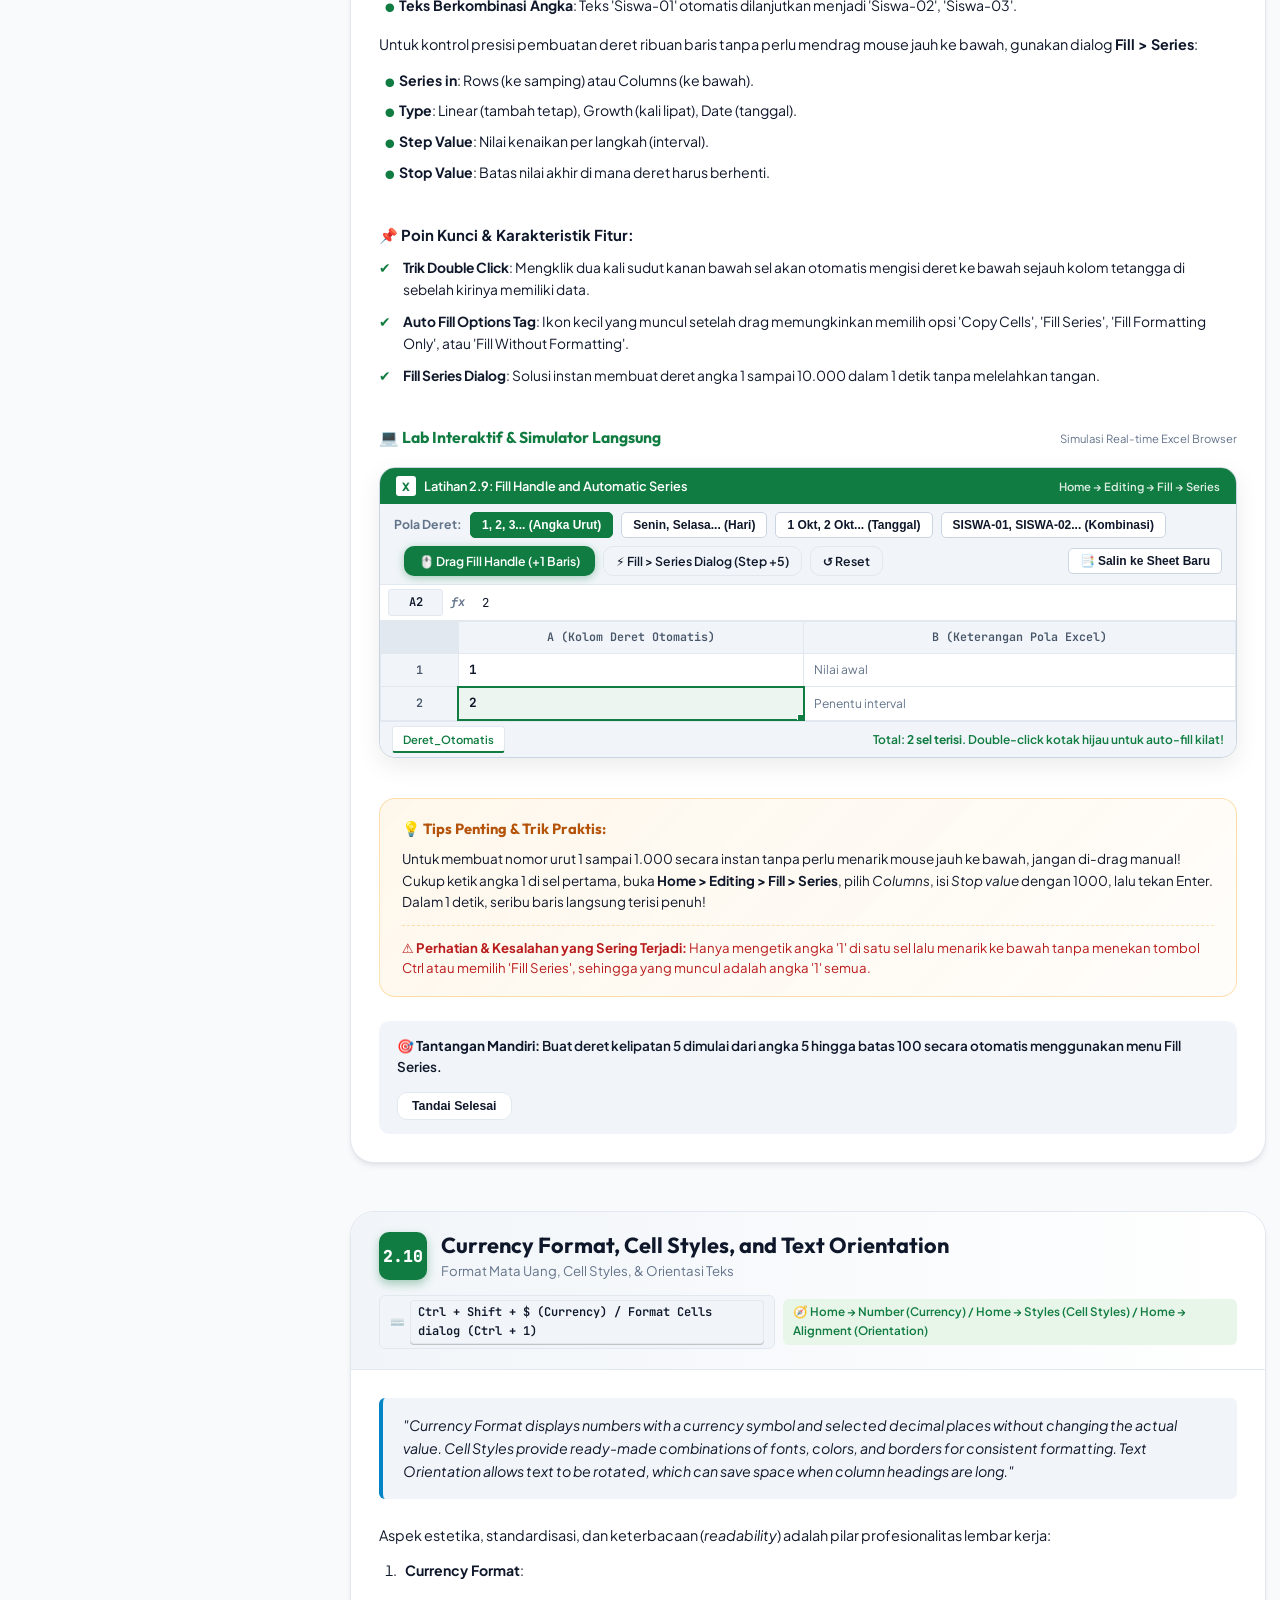
==== commit 5af79fe3: "feat: add Chapter 4 module with formulas, functions, and interactive simulators" ====
--- a/index.html
+++ b/index.html
@@ -34,6 +34,9 @@
         <a href="chapter3.html" class="btn btn-outline" style="padding:5px 12px; font-size:0.78rem; border-radius:6px; text-decoration:none;">
           📗 Ch.3
         </a>
+        <a href="chapter4.html" class="btn btn-outline" style="padding:5px 12px; font-size:0.78rem; border-radius:6px; text-decoration:none;">
+          📙 Ch.4
+        </a>
       </div>
 
       <!-- Classroom Timer -->
@@ -76,12 +79,15 @@
         <span class="sidebar-title">Daftar Isi & Topik Kurikulum</span>
 
         <!-- Chapter Switcher in Sidebar -->
-        <div style="display:flex; gap:6px; margin-bottom:12px;">
-          <span style="flex:1; padding:8px 10px; border-radius:8px; text-align:center; font-size:0.78rem; font-weight:700; background:var(--excel-green); color:white; border:1px solid var(--excel-green);">
-            📘 Chapter 2
+        <div style="display:flex; gap:4px; margin-bottom:12px;">
+          <span style="flex:1; padding:7px 6px; border-radius:6px; text-align:center; font-size:0.75rem; font-weight:700; background:var(--excel-green); color:white; border:1px solid var(--excel-green);">
+            📘 Ch.2
           </span>
-          <a href="chapter3.html" style="flex:1; text-decoration:none; padding:8px 10px; border-radius:8px; text-align:center; font-size:0.78rem; font-weight:700; background:var(--bg-subtle); color:var(--text-muted); border:1px solid var(--border-color); transition:all 0.2s;">
-            📗 Chapter 3
+          <a href="chapter3.html" style="flex:1; text-decoration:none; padding:7px 6px; border-radius:6px; text-align:center; font-size:0.75rem; font-weight:700; background:var(--bg-subtle); color:var(--text-muted); border:1px solid var(--border-color); transition:all 0.2s;">
+            📗 Ch.3
+          </a>
+          <a href="chapter4.html" style="flex:1; text-decoration:none; padding:7px 6px; border-radius:6px; text-align:center; font-size:0.75rem; font-weight:700; background:var(--bg-subtle); color:var(--text-muted); border:1px solid var(--border-color); transition:all 0.2s;">
+            📙 Ch.4
           </a>
         </div>
 
@@ -231,8 +237,10 @@
       <footer style="margin-top:80px; padding-top:24px; border-top:1px solid var(--border-color); text-align:center; color:var(--text-muted); font-size:0.85rem;">
         <p><strong>Modul Pembelajaran ICT - Microsoft Excel Chapter 2</strong></p>
         <p style="margin-top:4px;">Dirancang khusus sebagai Modul Interaktif dan Panduan Praktik Mandiri Siswa.</p>
-        <p style="margin-top:8px;">
-          <a href="chapter3.html" style="color:var(--excel-green); text-decoration:none; font-weight:600;">Lanjut ke Chapter 3: Tables, Table Styles, & Subtotals →</a>
+        <p style="margin-top:8px; display:flex; justify-content:center; gap:16px;">
+          <a href="chapter3.html" style="color:var(--excel-green); text-decoration:none; font-weight:600;">Lanjut ke Chapter 3 →</a>
+          <span>•</span>
+          <a href="chapter4.html" style="color:#d97706; text-decoration:none; font-weight:600;">Lanjut ke Chapter 4: Formulas & Functions →</a>
         </p>
       </footer>
 
--- a/css/style.css
+++ b/css/style.css
@@ -1645,3 +1645,266 @@
     display: none;
   }
 }
+
+/* ========================================================
+   BEGINNER QUICKSTART & FORMULA MASTERY GUIDE (CHAPTER 4)
+   ======================================================== */
+.beginner-guide-card {
+  background: var(--bg-surface);
+  border: 2px solid #d97706;
+  border-radius: var(--radius-lg);
+  padding: 24px;
+  margin-bottom: 28px;
+  box-shadow: 0 8px 24px rgba(217, 119, 6, 0.08);
+  position: relative;
+  overflow: hidden;
+}
+
+body.dark-mode .beginner-guide-card {
+  background: #141c2c;
+  border-color: #f59e0b;
+  box-shadow: 0 8px 24px rgba(0, 0, 0, 0.35);
+}
+
+.beginner-guide-badge {
+  display: inline-flex;
+  align-items: center;
+  gap: 6px;
+  background: rgba(217, 119, 6, 0.15);
+  color: #d97706;
+  font-family: var(--font-heading);
+  font-size: 0.8rem;
+  font-weight: 800;
+  padding: 4px 12px;
+  border-radius: 999px;
+  border: 1px solid rgba(217, 119, 6, 0.35);
+  margin-bottom: 10px;
+}
+
+body.dark-mode .beginner-guide-badge {
+  background: rgba(245, 158, 11, 0.2);
+  color: #fbbf24;
+  border-color: rgba(245, 158, 11, 0.4);
+}
+
+.beginner-guide-title {
+  font-family: var(--font-heading);
+  font-size: 1.45rem;
+  font-weight: 800;
+  color: var(--text-main);
+  margin-bottom: 8px;
+  display: flex;
+  align-items: center;
+  gap: 10px;
+}
+
+.beginner-guide-intro {
+  font-size: 0.94rem;
+  color: var(--text-muted);
+  line-height: 1.6;
+  margin-bottom: 20px;
+}
+
+.beginner-rules-grid {
+  display: grid;
+  grid-template-columns: repeat(auto-fit, minmax(260px, 1fr));
+  gap: 16px;
+  margin-bottom: 22px;
+}
+
+.beginner-rule-card {
+  background: var(--bg-subtle);
+  border: 1px solid var(--border-color);
+  border-radius: var(--radius-md);
+  padding: 16px;
+  display: flex;
+  flex-direction: column;
+  transition: transform 0.2s, box-shadow 0.2s;
+}
+
+.beginner-rule-card:hover {
+  transform: translateY(-2px);
+  box-shadow: 0 4px 12px rgba(0, 0, 0, 0.05);
+}
+
+.rule-card-header {
+  display: flex;
+  align-items: center;
+  gap: 10px;
+  margin-bottom: 10px;
+}
+
+.rule-card-icon {
+  width: 34px;
+  height: 34px;
+  border-radius: 8px;
+  display: flex;
+  align-items: center;
+  justify-content: center;
+  font-size: 1.1rem;
+  background: var(--bg-surface);
+  border: 1px solid var(--border-color);
+  flex-shrink: 0;
+}
+
+.rule-card-title {
+  font-family: var(--font-heading);
+  font-size: 0.96rem;
+  font-weight: 700;
+  color: var(--text-main);
+}
+
+.rule-card-desc {
+  font-size: 0.85rem;
+  color: var(--text-muted);
+  line-height: 1.55;
+  flex-grow: 1;
+}
+
+.rule-card-code {
+  background: var(--bg-surface);
+  border: 1px solid var(--border-color);
+  border-radius: 6px;
+  padding: 6px 10px;
+  font-family: var(--font-mono);
+  font-size: 0.82rem;
+  color: #d97706;
+  margin-top: 10px;
+  display: block;
+}
+
+body.dark-mode .rule-card-code {
+  color: #fbbf24;
+}
+
+/* Formula Anatomy Box */
+.formula-anatomy-card {
+  background: linear-gradient(135deg, rgba(217, 119, 6, 0.06), rgba(16, 185, 129, 0.06));
+  border: 1.5px dashed rgba(217, 119, 6, 0.4);
+  border-radius: var(--radius-md);
+  padding: 18px;
+  margin-bottom: 20px;
+}
+
+.anatomy-header {
+  font-family: var(--font-heading);
+  font-size: 0.95rem;
+  font-weight: 700;
+  color: #d97706;
+  margin-bottom: 12px;
+  display: flex;
+  align-items: center;
+  gap: 8px;
+}
+
+.anatomy-visual-row {
+  display: flex;
+  align-items: center;
+  gap: 8px;
+  flex-wrap: wrap;
+  font-family: var(--font-mono);
+  font-size: 0.95rem;
+  margin-bottom: 14px;
+  padding: 12px;
+  background: var(--bg-surface);
+  border-radius: 8px;
+  border: 1px solid var(--border-color);
+}
+
+.anatomy-tag {
+  display: inline-flex;
+  flex-direction: column;
+  align-items: center;
+  padding: 4px 10px;
+  border-radius: 6px;
+  text-align: center;
+}
+
+.anatomy-tag-code {
+  font-weight: 800;
+  font-size: 0.95rem;
+}
+
+.anatomy-tag-label {
+  font-size: 0.68rem;
+  font-family: var(--font-sans);
+  text-transform: uppercase;
+  margin-top: 2px;
+  opacity: 0.9;
+  letter-spacing: 0.04em;
+}
+
+.tag-equal { background: #fee2e2; color: #b91c1c; }
+.tag-fn { background: #dbeafe; color: #1d4ed8; }
+.tag-paren { background: #e2e8f0; color: #475569; }
+.tag-range { background: #dcfce7; color: #15803d; }
+.tag-comma { background: #fef3c7; color: #b45309; }
+.tag-val { background: #f3e8ff; color: #7e22ce; }
+
+body.dark-mode .tag-equal { background: #7f1d1d; color: #fca5a5; }
+body.dark-mode .tag-fn { background: #1e3a8a; color: #93c5fd; }
+body.dark-mode .tag-paren { background: #334155; color: #cbd5e1; }
+body.dark-mode .tag-range { background: #14532d; color: #86efac; }
+body.dark-mode .tag-comma { background: #78350f; color: #fde68a; }
+body.dark-mode .tag-val { background: #581c87; color: #d8b4fe; }
+
+/* Error Dictionary Mini Grid */
+.error-dict-container {
+  display: grid;
+  grid-template-columns: repeat(auto-fit, minmax(180px, 1fr));
+  gap: 10px;
+  margin-top: 12px;
+}
+
+.error-dict-pill {
+  background: var(--bg-surface);
+  border: 1px solid var(--border-color);
+  border-left: 3px solid #ef4444;
+  border-radius: 6px;
+  padding: 8px 12px;
+}
+
+.error-code-name {
+  font-family: var(--font-mono);
+  font-weight: 800;
+  font-size: 0.85rem;
+  color: #ef4444;
+  margin-bottom: 2px;
+}
+
+.error-code-meaning {
+  font-size: 0.76rem;
+  color: var(--text-muted);
+  line-height: 1.4;
+}
+
+/* Formula Copy Mini Buttons in Steps */
+.copy-formula-btn {
+  display: inline-flex;
+  align-items: center;
+  gap: 4px;
+  background: var(--bg-surface);
+  color: var(--excel-green);
+  border: 1px solid rgba(16, 124, 65, 0.4);
+  padding: 2px 8px;
+  border-radius: 4px;
+  font-size: 0.76rem;
+  font-family: var(--font-sans);
+  font-weight: 700;
+  cursor: pointer;
+  margin-left: 6px;
+  vertical-align: middle;
+  transition: all 0.15s ease;
+}
+
+.copy-formula-btn:hover {
+  background: var(--excel-green);
+  color: #ffffff;
+}
+
+.copy-formula-btn.copied {
+  background: #16a34a;
+  color: #ffffff;
+  border-color: #16a34a;
+}
+
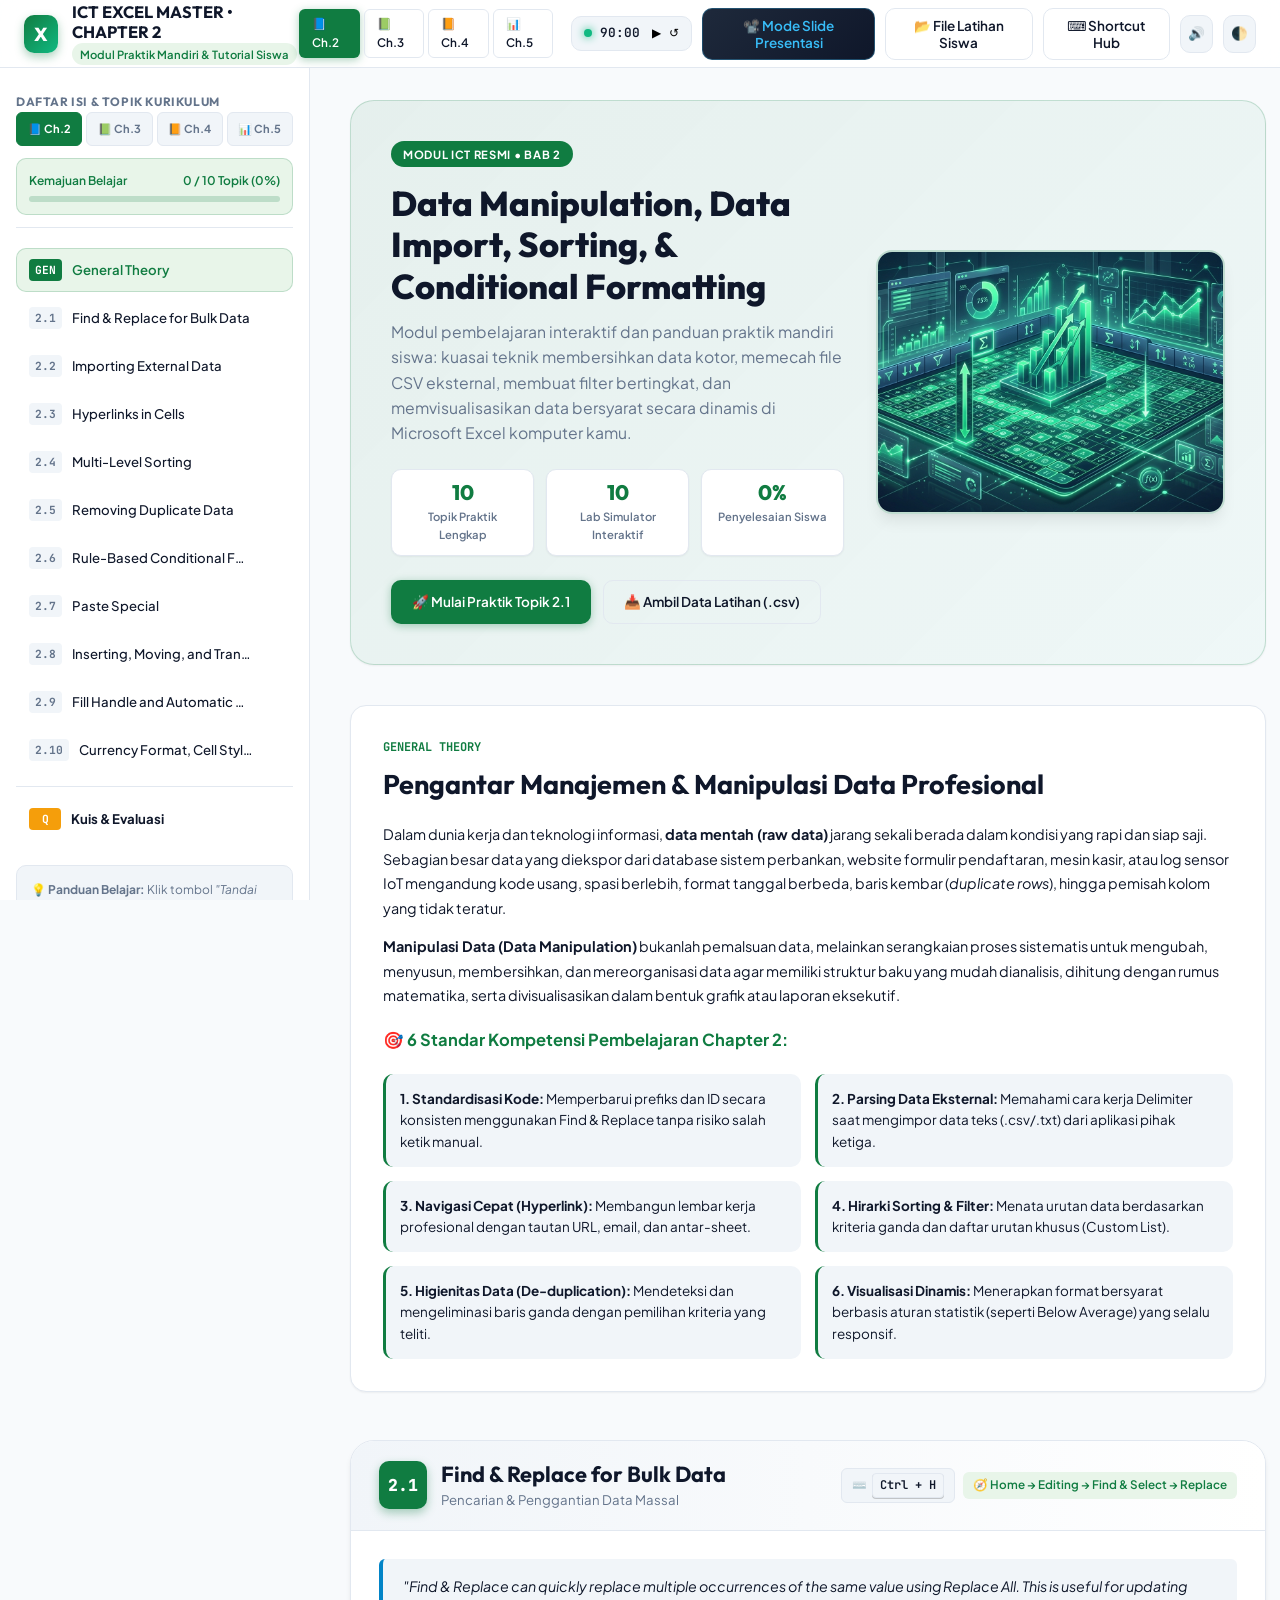
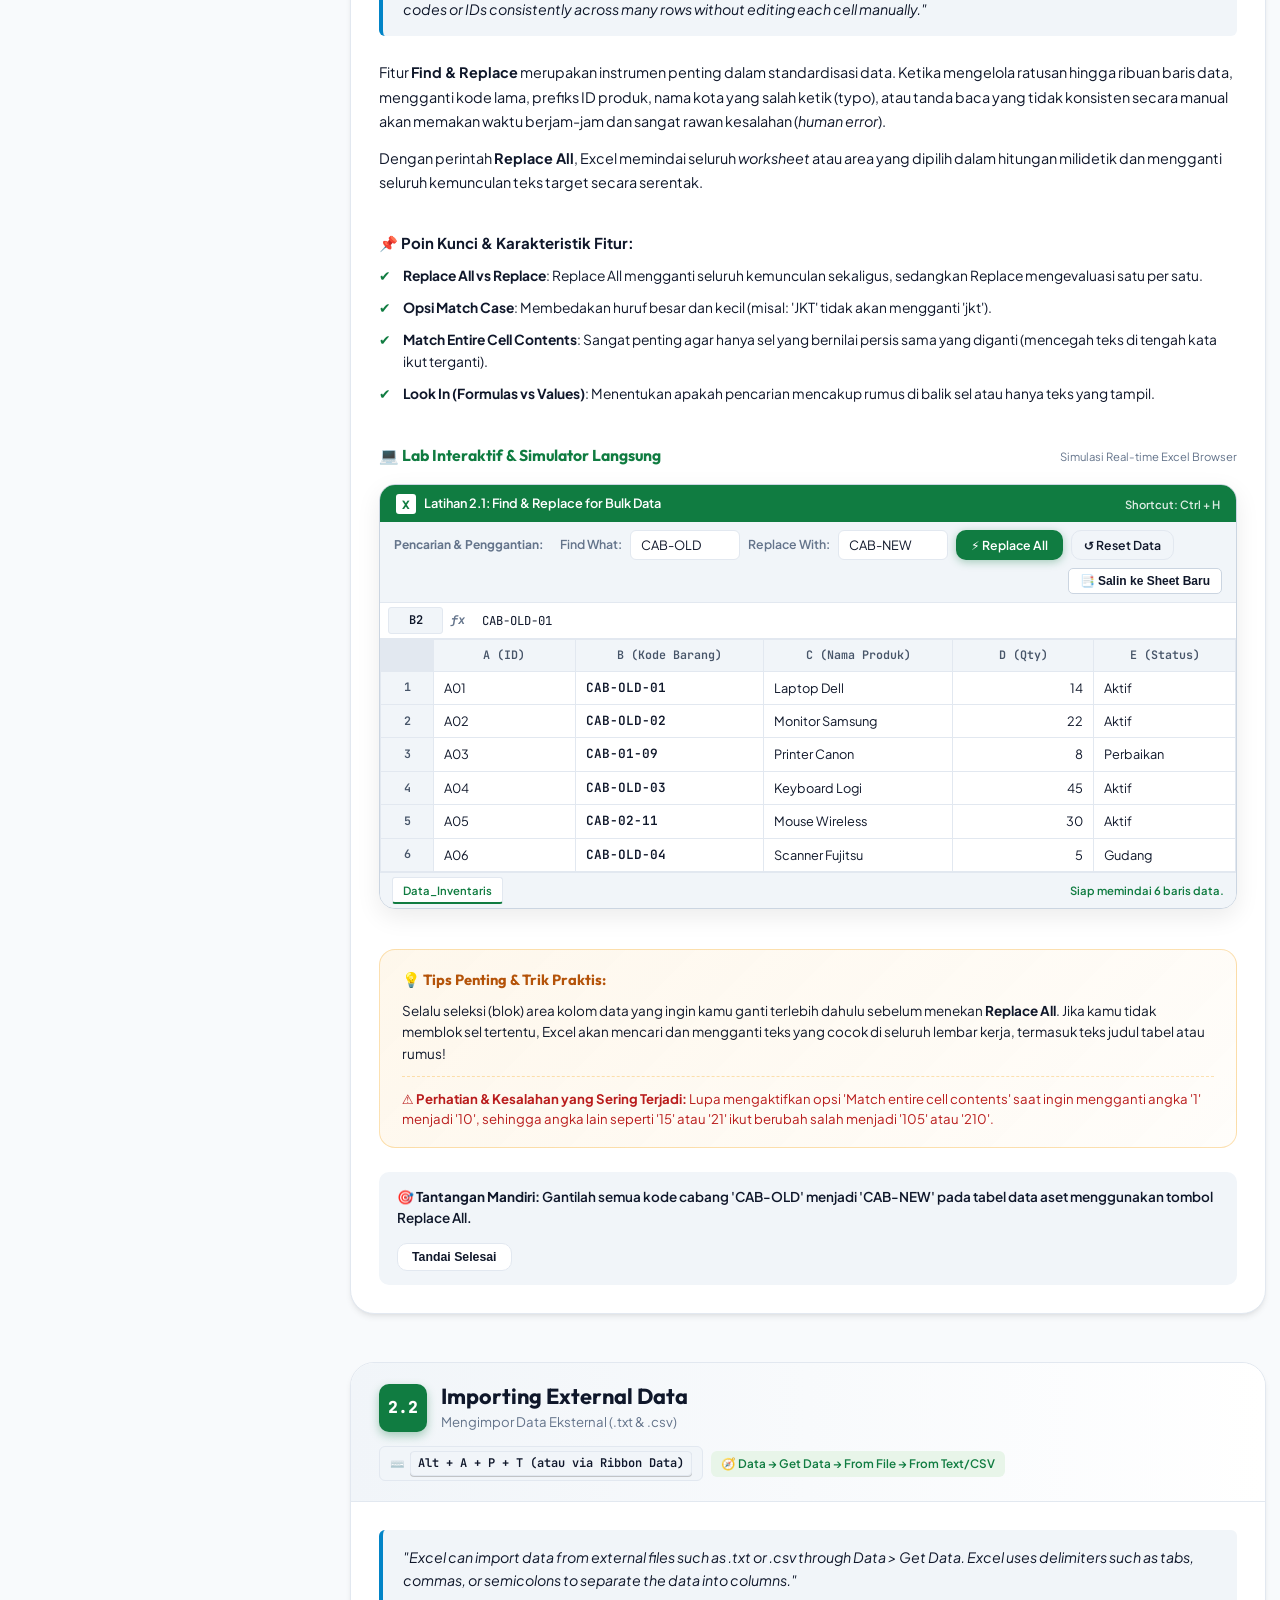
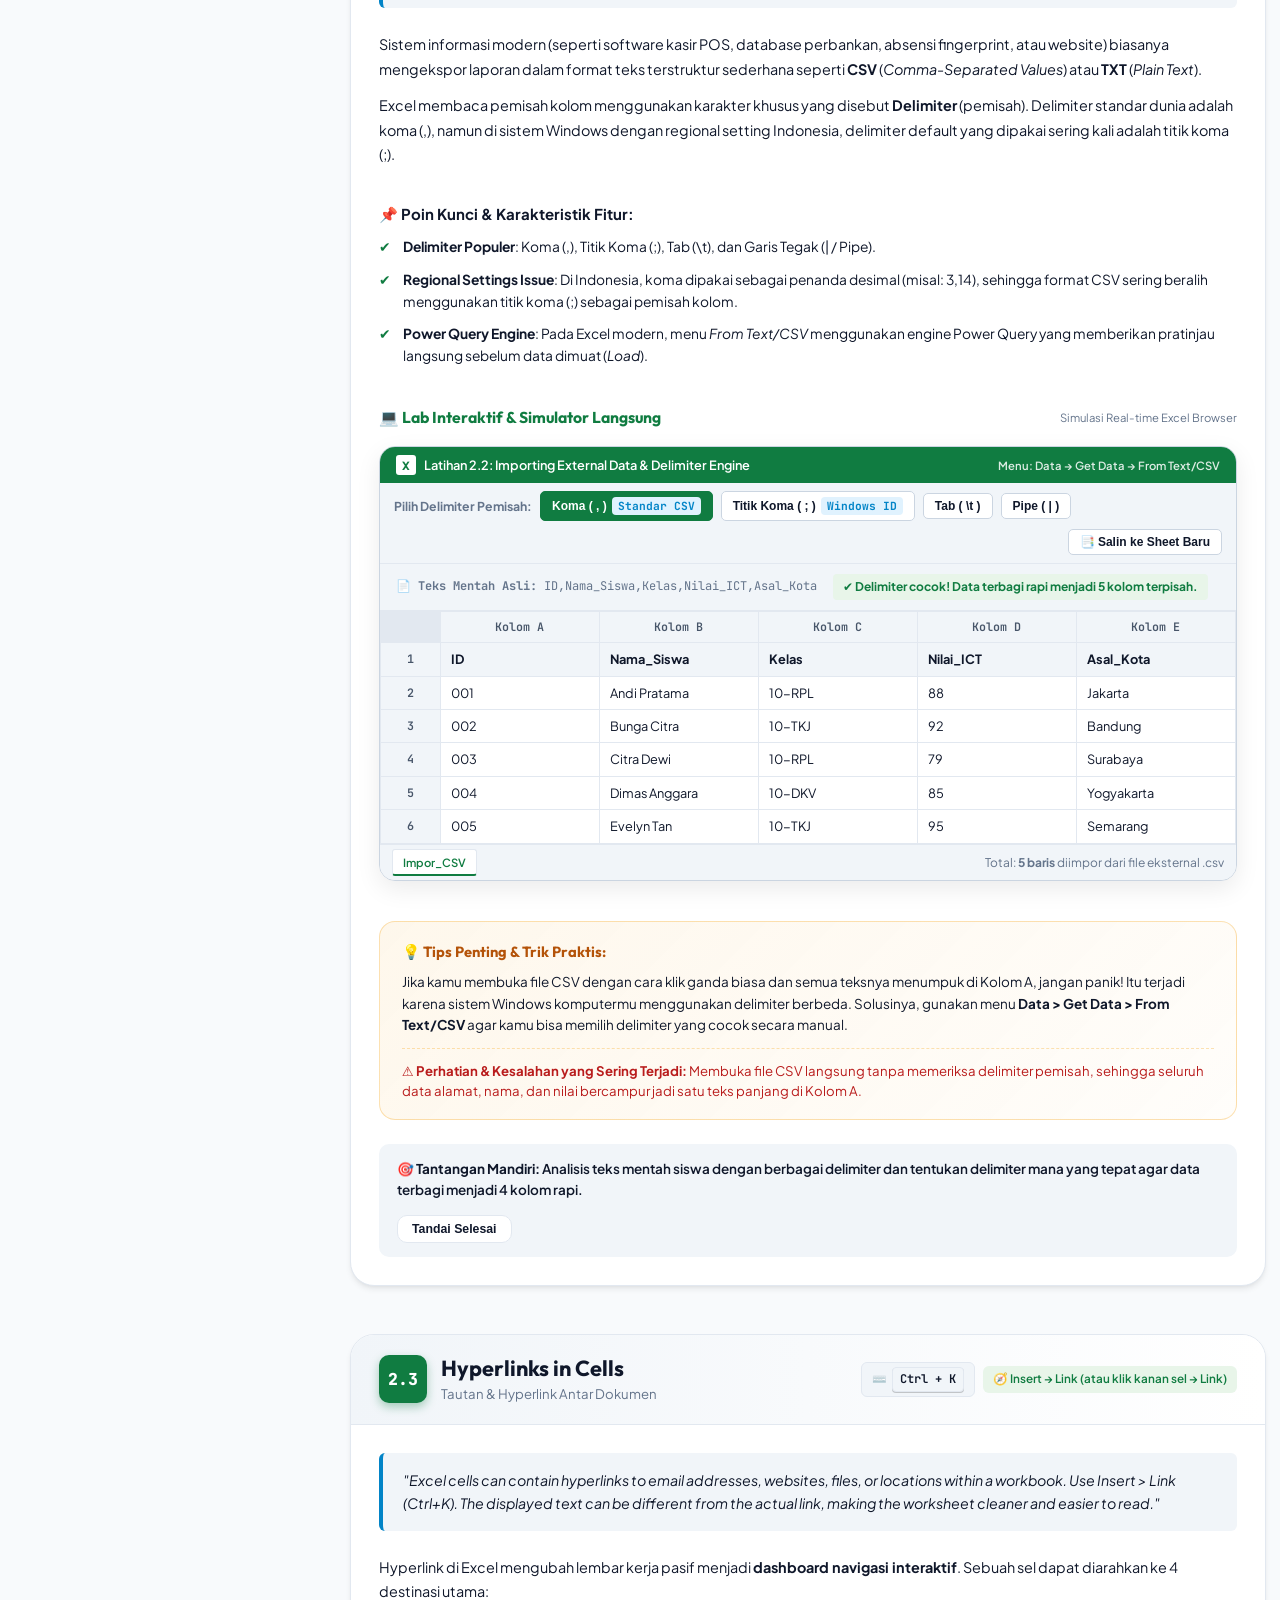
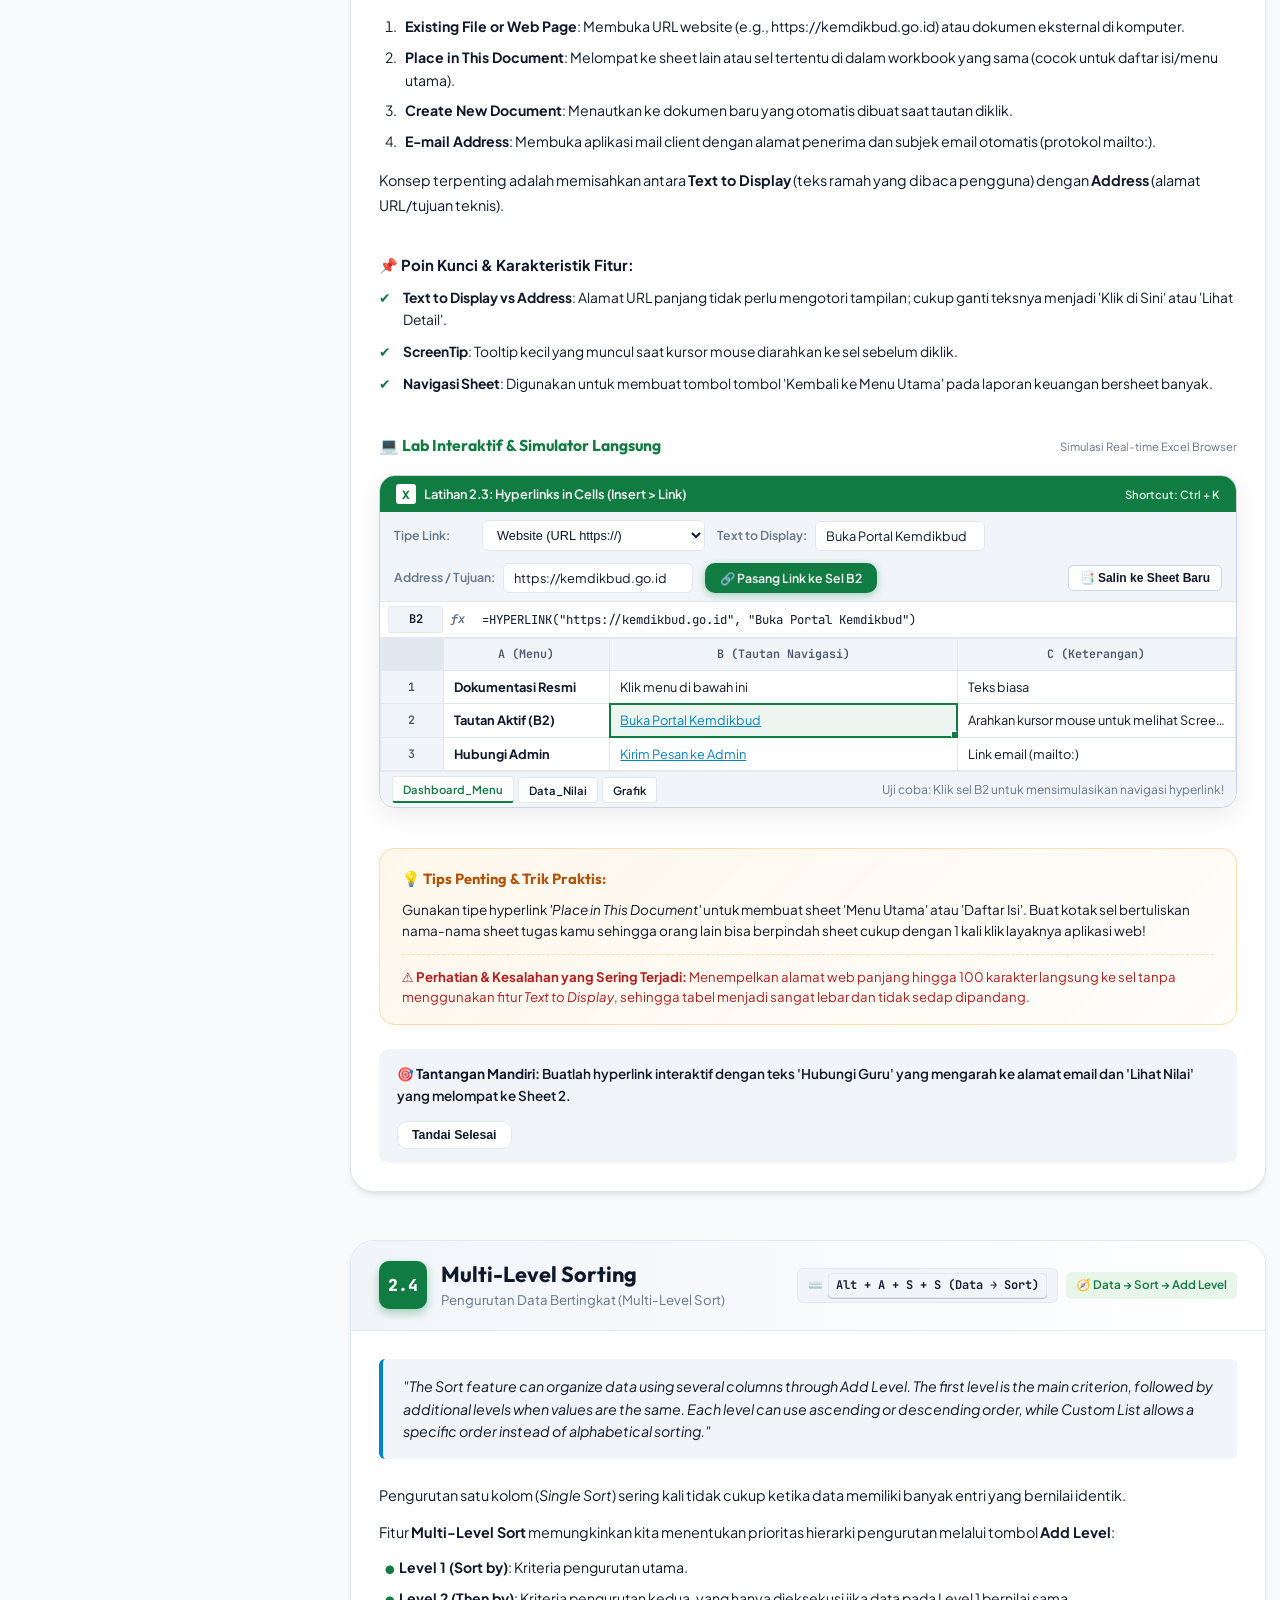
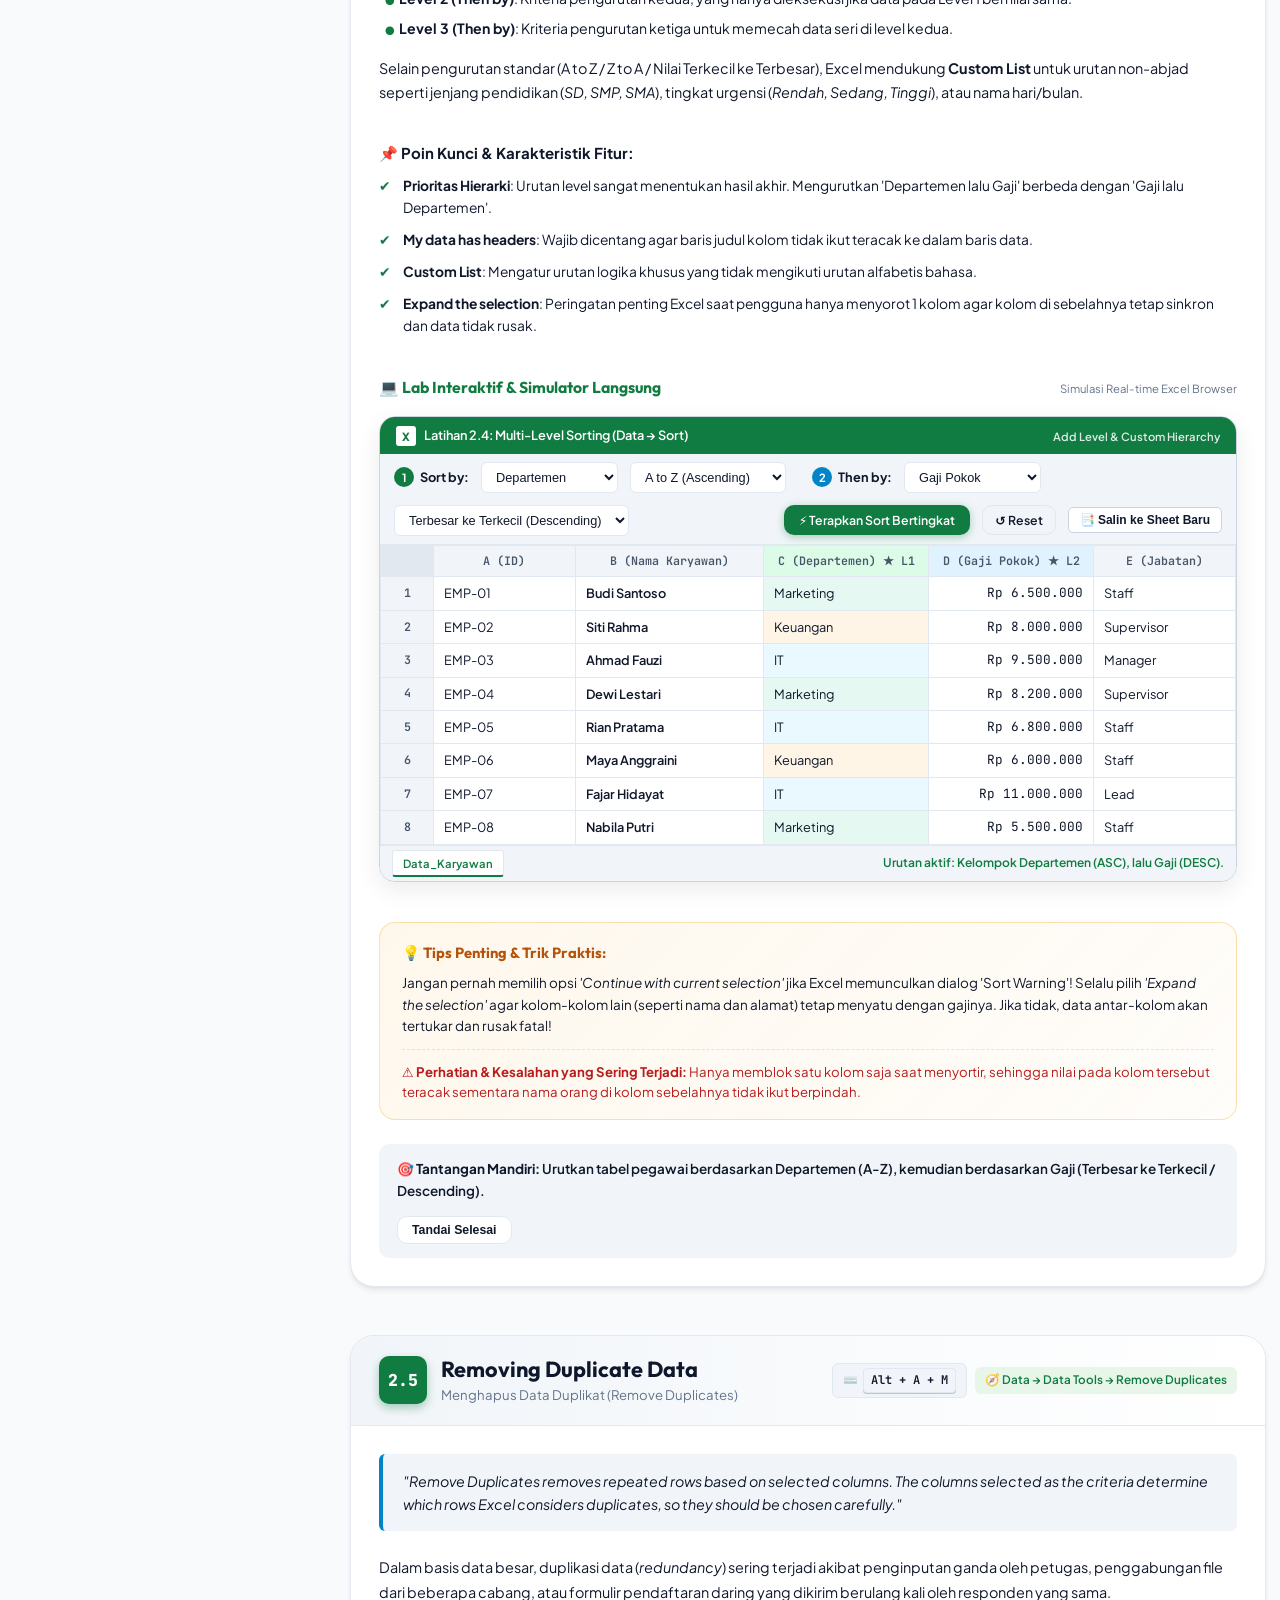
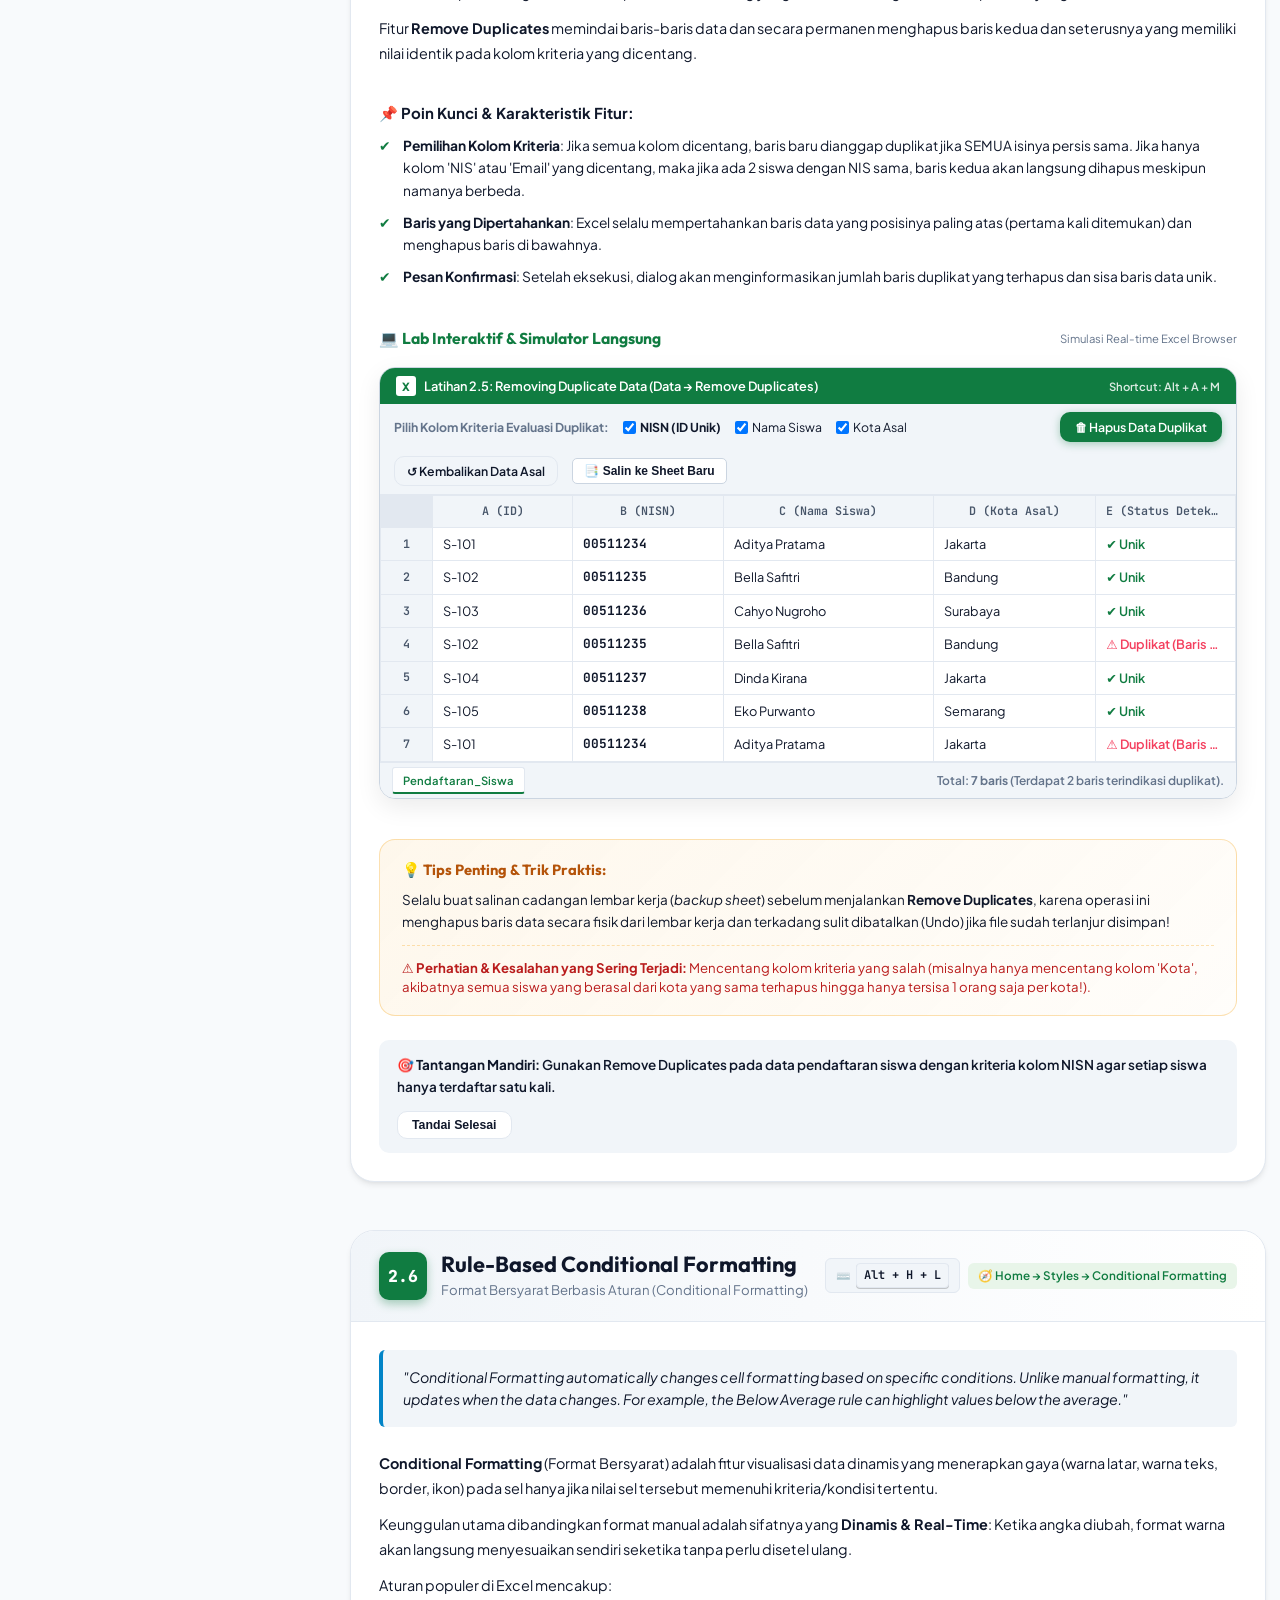
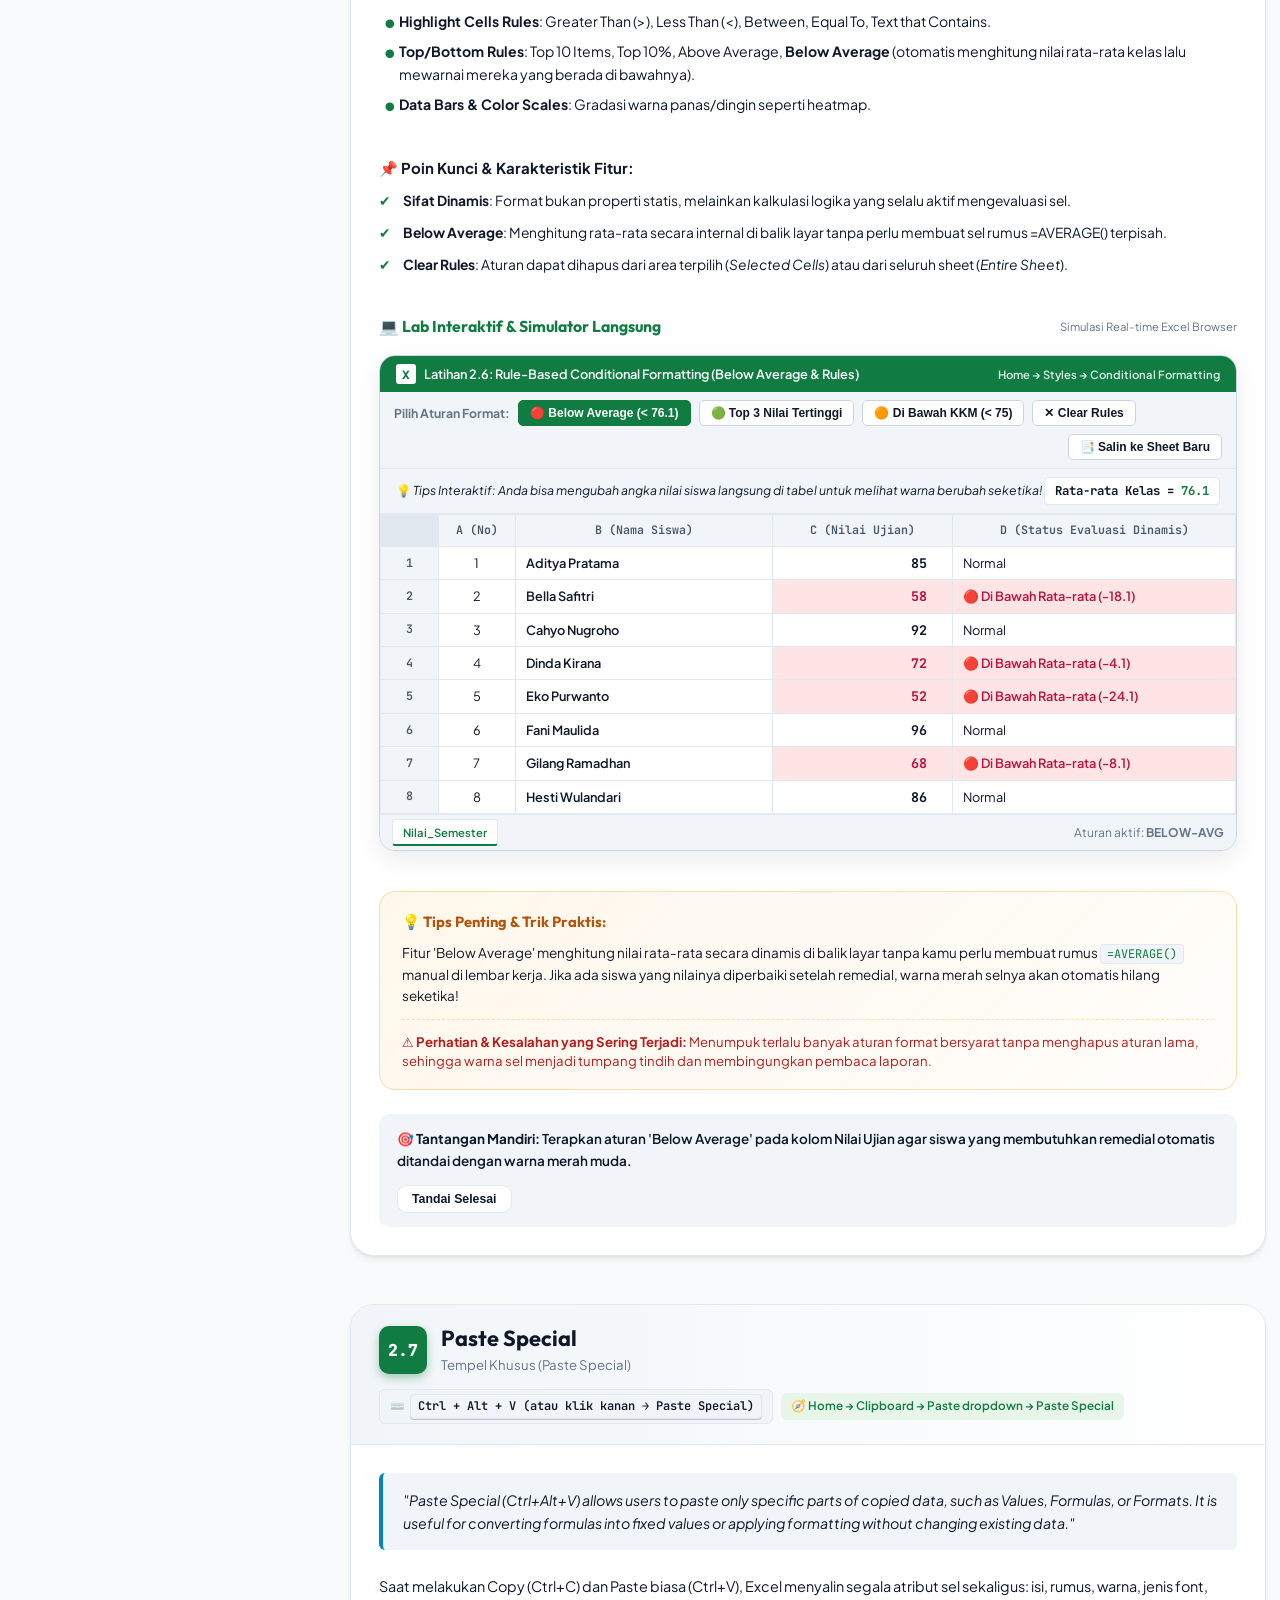
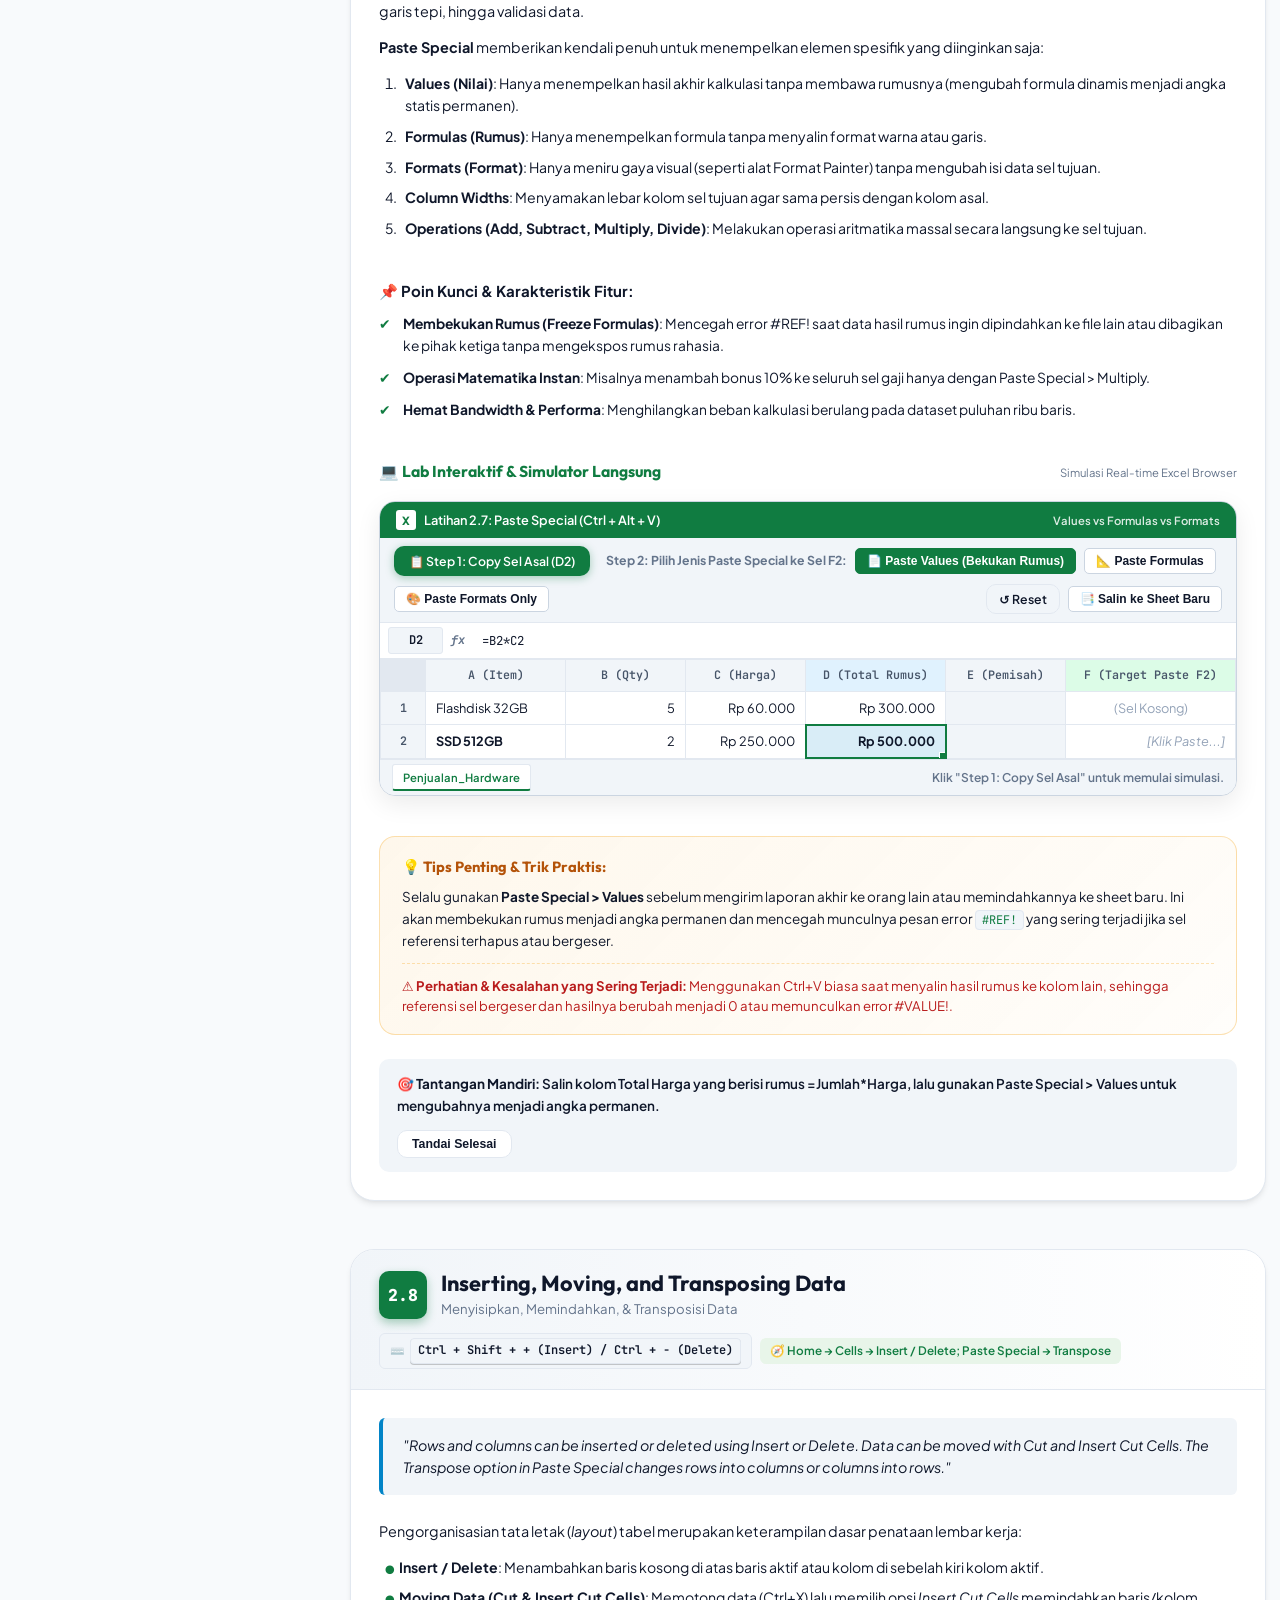
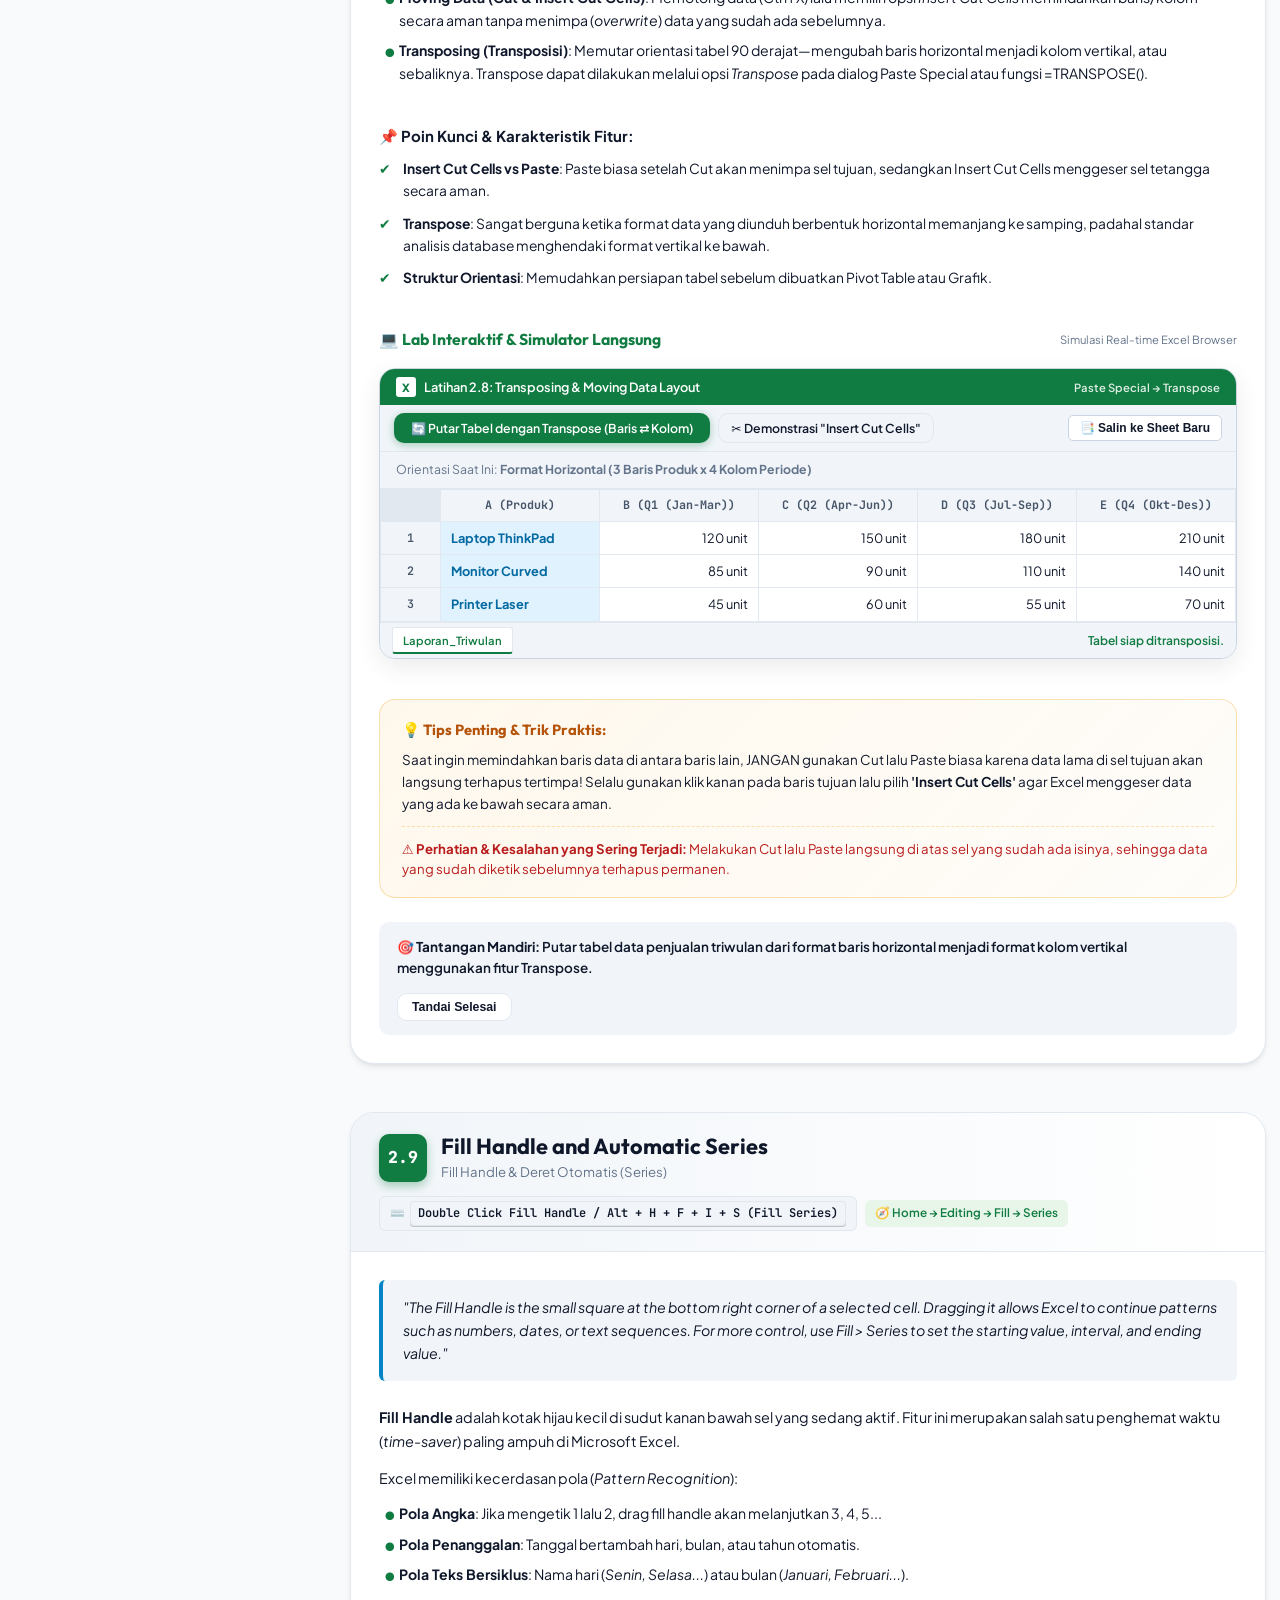
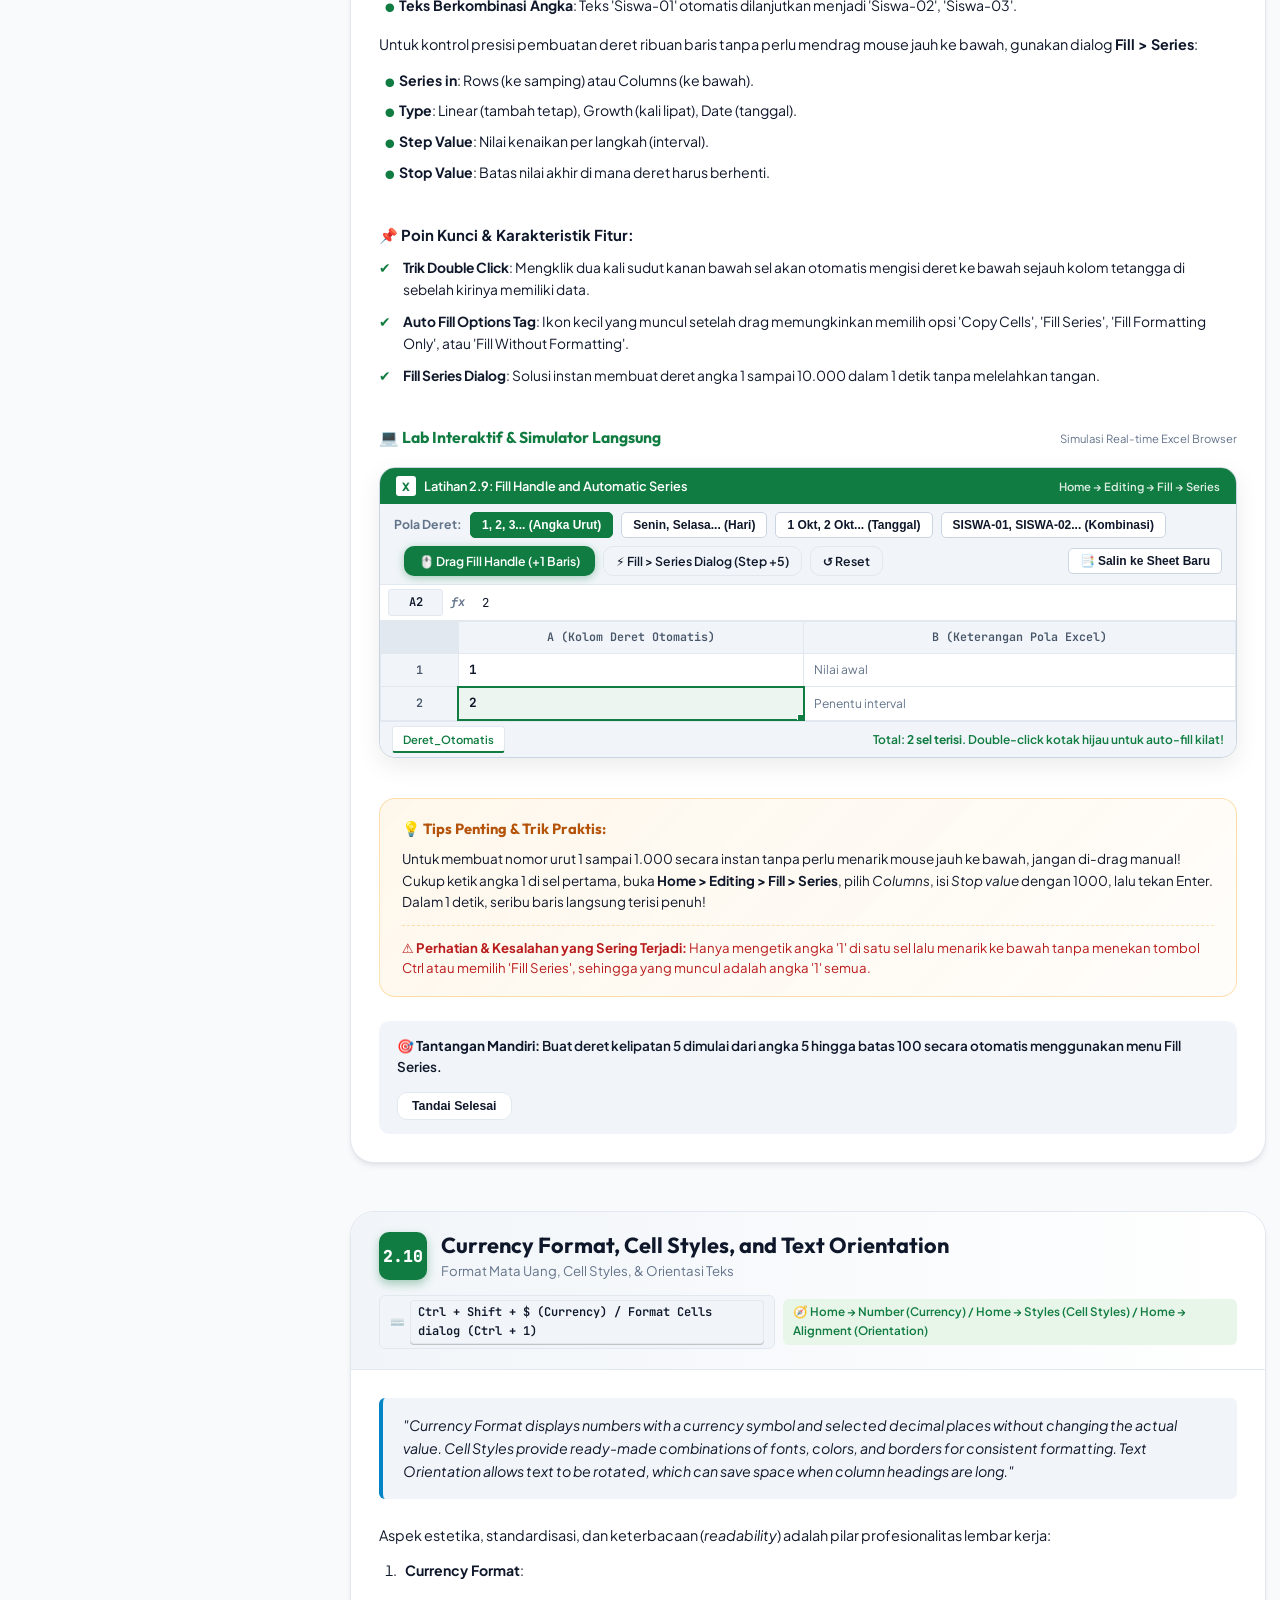
==== commit 2002b96f: "feat: add Chapter 5 interactive module for charts and visual objects" ====
--- a/index.html
+++ b/index.html
@@ -1,16 +1,20 @@
 <!DOCTYPE html>
 <html lang="id">
+
 <head>
   <meta charset="UTF-8">
   <meta name="viewport" content="width=device-width, initial-scale=1.0">
   <title>Modul ICT Excel: Chapter 2 - Data Manipulation, Sorting, & Conditional Formatting</title>
-  <meta name="description" content="Platform tutorial interaktif dan modul praktik mandiri siswa untuk Microsoft Excel Chapter 2: Manipulasi Data, Impor CSV/TXT, Multi-Level Sort, dan Conditional Formatting.">
-  <meta name="keywords" content="Tutorial Excel, ICT Excel, Belajar Excel, Find Replace, CSV Import, Multi Level Sorting, Conditional Formatting, Paste Special, Fill Handle">
+  <meta name="description"
+    content="Platform tutorial interaktif dan modul praktik mandiri siswa untuk Microsoft Excel Chapter 2: Manipulasi Data, Impor CSV/TXT, Multi-Level Sort, dan Conditional Formatting.">
+  <meta name="keywords"
+    content="Tutorial Excel, ICT Excel, Belajar Excel, Find Replace, CSV Import, Multi Level Sorting, Conditional Formatting, Paste Special, Fill Handle">
 
   <!-- Stylesheets -->
   <link rel="stylesheet" href="css/style.css?v=2.1">
   <link rel="stylesheet" href="css/excel-components.css?v=2.1">
 </head>
+
 <body>
 
   <!-- ================= TOPBAR ================= -->
@@ -31,11 +35,17 @@
         <span class="btn btn-primary" style="padding:5px 12px; font-size:0.78rem; border-radius:6px; cursor:default;">
           📘 Ch.2
         </span>
-        <a href="chapter3.html" class="btn btn-outline" style="padding:5px 12px; font-size:0.78rem; border-radius:6px; text-decoration:none;">
+        <a href="chapter3.html" class="btn btn-outline"
+          style="padding:5px 12px; font-size:0.78rem; border-radius:6px; text-decoration:none;">
           📗 Ch.3
         </a>
-        <a href="chapter4.html" class="btn btn-outline" style="padding:5px 12px; font-size:0.78rem; border-radius:6px; text-decoration:none;">
+        <a href="chapter4.html" class="btn btn-outline"
+          style="padding:5px 12px; font-size:0.78rem; border-radius:6px; text-decoration:none;">
           📙 Ch.4
+        </a>
+        <a href="chapter5.html" class="btn btn-outline"
+          style="padding:5px 12px; font-size:0.78rem; border-radius:6px; text-decoration:none;">
+          📊 Ch.5
         </a>
       </div>
 
@@ -43,8 +53,11 @@
       <div class="class-timer-badge" title="Pacing Timer Praktik Mandiri">
         <span class="timer-dot"></span>
         <span id="timer-countdown">90:00</span>
-        <button id="btn-timer-toggle" style="background:none; border:none; cursor:pointer; font-size:0.8rem; margin-left:4px;" title="Mulai / Jeda Timer">▶</button>
-        <button id="btn-timer-reset" style="background:none; border:none; cursor:pointer; font-size:0.8rem;" title="Reset Timer (90 Menit)">↺</button>
+        <button id="btn-timer-toggle"
+          style="background:none; border:none; cursor:pointer; font-size:0.8rem; margin-left:4px;"
+          title="Mulai / Jeda Timer">▶</button>
+        <button id="btn-timer-reset" style="background:none; border:none; cursor:pointer; font-size:0.8rem;"
+          title="Reset Timer (90 Menit)">↺</button>
       </div>
 
       <!-- Slideshow Presentation Mode Button -->
@@ -80,15 +93,22 @@
 
         <!-- Chapter Switcher in Sidebar -->
         <div style="display:flex; gap:4px; margin-bottom:12px;">
-          <span style="flex:1; padding:7px 6px; border-radius:6px; text-align:center; font-size:0.75rem; font-weight:700; background:var(--excel-green); color:white; border:1px solid var(--excel-green);">
-            📘 Ch.2
-          </span>
-          <a href="chapter3.html" style="flex:1; text-decoration:none; padding:7px 6px; border-radius:6px; text-align:center; font-size:0.75rem; font-weight:700; background:var(--bg-subtle); color:var(--text-muted); border:1px solid var(--border-color); transition:all 0.2s;">
-            📗 Ch.3
-          </a>
-          <a href="chapter4.html" style="flex:1; text-decoration:none; padding:7px 6px; border-radius:6px; text-align:center; font-size:0.75rem; font-weight:700; background:var(--bg-subtle); color:var(--text-muted); border:1px solid var(--border-color); transition:all 0.2s;">
-            📙 Ch.4
-          </a>
+            <span
+              style="flex:1; padding:7px 5px; border-radius:6px; text-align:center; font-size:0.74rem; font-weight:700; background:var(--excel-green); color:white; border:1px solid var(--excel-green);">
+              📘 Ch.2
+            </span>
+              <a href="chapter3.html"
+                style="flex:1; text-decoration:none; padding:7px 5px; border-radius:6px; text-align:center; font-size:0.74rem; font-weight:700; background:var(--bg-subtle); color:var(--text-muted); border:1px solid var(--border-color); transition:all 0.2s;">
+                📗 Ch.3
+              </a>
+                <a href="chapter4.html"
+                  style="flex:1; text-decoration:none; padding:7px 5px; border-radius:6px; text-align:center; font-size:0.74rem; font-weight:700; background:var(--bg-subtle); color:var(--text-muted); border:1px solid var(--border-color); transition:all 0.2s;">
+                  📙 Ch.4
+                </a>
+                <a href="chapter5.html"
+                  style="flex:1; text-decoration:none; padding:7px 5px; border-radius:6px; text-align:center; font-size:0.74rem; font-weight:700; background:var(--bg-subtle); color:var(--text-muted); border:1px solid var(--border-color); transition:all 0.2s;">
+                  📊 Ch.5
+                </a>
         </div>
 
         <div class="progress-card">
@@ -107,8 +127,10 @@
         <!-- Rendered by js/app.js -->
       </ul>
 
-      <div style="margin-top:24px; padding:14px; background:var(--bg-subtle); border-radius:var(--radius-md); font-size:0.8rem; color:var(--text-muted); border:1px solid var(--border-color);">
-        💡 <strong>Panduan Belajar:</strong> Klik tombol <em>"Tandai Selesai"</em> di setiap akhir topik setelah kamu berhasil mempraktikkan langkah-langkahnya di Microsoft Excel!
+      <div
+        style="margin-top:24px; padding:14px; background:var(--bg-subtle); border-radius:var(--radius-md); font-size:0.8rem; color:var(--text-muted); border:1px solid var(--border-color);">
+        💡 <strong>Panduan Belajar:</strong> Klik tombol <em>"Tandai Selesai"</em> di setiap akhir topik setelah kamu
+        berhasil mempraktikkan langkah-langkahnya di Microsoft Excel!
       </div>
     </aside>
 
@@ -123,7 +145,9 @@
             Data Manipulation, Data Import, Sorting, & Conditional Formatting
           </h1>
           <p class="hero-subtitle">
-            Modul pembelajaran interaktif dan panduan praktik mandiri siswa: kuasai teknik membersihkan data kotor, memecah file CSV eksternal, membuat filter bertingkat, dan memvisualisasikan data bersyarat secara dinamis di Microsoft Excel komputer kamu.
+            Modul pembelajaran interaktif dan panduan praktik mandiri siswa: kuasai teknik membersihkan data kotor,
+            memecah file CSV eksternal, membuat filter bertingkat, dan memvisualisasikan data bersyarat secara dinamis
+            di Microsoft Excel komputer kamu.
           </p>
 
           <div class="hero-meta-grid">
@@ -161,10 +185,16 @@
         <span class="section-eyebrow">General Theory</span>
         <h2 class="section-heading">Pengantar Manajemen & Manipulasi Data Profesional</h2>
         <p style="font-size:0.96rem; line-height:1.7; color:var(--text-main); margin-bottom:14px;">
-          Dalam dunia kerja dan teknologi informasi, <strong>data mentah (raw data)</strong> jarang sekali berada dalam kondisi yang rapi dan siap saji. Sebagian besar data yang diekspor dari database sistem perbankan, website formulir pendaftaran, mesin kasir, atau log sensor IoT mengandung kode usang, spasi berlebih, format tanggal berbeda, baris kembar (<em>duplicate rows</em>), hingga pemisah kolom yang tidak teratur.
+          Dalam dunia kerja dan teknologi informasi, <strong>data mentah (raw data)</strong> jarang sekali berada dalam
+          kondisi yang rapi dan siap saji. Sebagian besar data yang diekspor dari database sistem perbankan, website
+          formulir pendaftaran, mesin kasir, atau log sensor IoT mengandung kode usang, spasi berlebih, format tanggal
+          berbeda, baris kembar (<em>duplicate rows</em>), hingga pemisah kolom yang tidak teratur.
         </p>
         <p style="font-size:0.96rem; line-height:1.7; color:var(--text-main); margin-bottom:20px;">
-          <strong>Manipulasi Data (Data Manipulation)</strong> bukanlah pemalsuan data, melainkan serangkaian proses sistematis untuk mengubah, menyusun, membersihkan, dan mereorganisasi data agar memiliki struktur baku yang mudah dianalisis, dihitung dengan rumus matematika, serta divisualisasikan dalam bentuk grafik atau laporan eksekutif.
+          <strong>Manipulasi Data (Data Manipulation)</strong> bukanlah pemalsuan data, melainkan serangkaian proses
+          sistematis untuk mengubah, menyusun, membersihkan, dan mereorganisasi data agar memiliki struktur baku yang
+          mudah dianalisis, dihitung dengan rumus matematika, serta divisualisasikan dalam bentuk grafik atau laporan
+          eksekutif.
         </p>
 
         <h3 style="font-size:1.1rem; font-weight:700; color:var(--excel-green); margin-bottom:12px;">
@@ -172,22 +202,28 @@
         </h3>
         <div class="competencies-grid">
           <div class="competency-item">
-            <span><strong>1. Standardisasi Kode:</strong> Memperbarui prefiks dan ID secara konsisten menggunakan Find & Replace tanpa risiko salah ketik manual.</span>
-          </div>
-          <div class="competency-item">
-            <span><strong>2. Parsing Data Eksternal:</strong> Memahami cara kerja Delimiter saat mengimpor data teks (.csv/.txt) dari aplikasi pihak ketiga.</span>
-          </div>
-          <div class="competency-item">
-            <span><strong>3. Navigasi Cepat (Hyperlink):</strong> Membangun lembar kerja profesional dengan tautan URL, email, dan antar-sheet.</span>
-          </div>
-          <div class="competency-item">
-            <span><strong>4. Hirarki Sorting & Filter:</strong> Menata urutan data berdasarkan kriteria ganda dan daftar urutan khusus (Custom List).</span>
-          </div>
-          <div class="competency-item">
-            <span><strong>5. Higienitas Data (De-duplication):</strong> Mendeteksi dan mengeliminasi baris ganda dengan pemilihan kriteria yang teliti.</span>
-          </div>
-          <div class="competency-item">
-            <span><strong>6. Visualisasi Dinamis:</strong> Menerapkan format bersyarat berbasis aturan statistik (seperti Below Average) yang selalu responsif.</span>
+            <span><strong>1. Standardisasi Kode:</strong> Memperbarui prefiks dan ID secara konsisten menggunakan Find &
+              Replace tanpa risiko salah ketik manual.</span>
+          </div>
+          <div class="competency-item">
+            <span><strong>2. Parsing Data Eksternal:</strong> Memahami cara kerja Delimiter saat mengimpor data teks
+              (.csv/.txt) dari aplikasi pihak ketiga.</span>
+          </div>
+          <div class="competency-item">
+            <span><strong>3. Navigasi Cepat (Hyperlink):</strong> Membangun lembar kerja profesional dengan tautan URL,
+              email, dan antar-sheet.</span>
+          </div>
+          <div class="competency-item">
+            <span><strong>4. Hirarki Sorting & Filter:</strong> Menata urutan data berdasarkan kriteria ganda dan daftar
+              urutan khusus (Custom List).</span>
+          </div>
+          <div class="competency-item">
+            <span><strong>5. Higienitas Data (De-duplication):</strong> Mendeteksi dan mengeliminasi baris ganda dengan
+              pemilihan kriteria yang teliti.</span>
+          </div>
+          <div class="competency-item">
+            <span><strong>6. Visualisasi Dinamis:</strong> Menerapkan format bersyarat berbasis aturan statistik
+              (seperti Below Average) yang selalu responsif.</span>
           </div>
         </div>
       </section>
@@ -204,7 +240,8 @@
           <span class="section-eyebrow">Evaluasi Formatif</span>
           <h2 class="section-heading" style="font-size:2.1rem;">Kuis Evaluasi Pemahaman Siswa</h2>
           <p style="color:var(--text-muted); font-size:1rem;">
-            Uji pemahaman komprehensif Anda mengenai 10 topik Chapter 2. Setiap soal berbasis studi kasus nyata yang sering ditemui di dunia administrasi dan pengolahan data.
+            Uji pemahaman komprehensif Anda mengenai 10 topik Chapter 2. Setiap soal berbasis studi kasus nyata yang
+            sering ditemui di dunia administrasi dan pengolahan data.
           </p>
         </div>
 
@@ -212,7 +249,9 @@
         <div class="quiz-progress-banner" id="quiz-progress-banner">
           <div class="quiz-progress-meta">
             <span id="quiz-progress-text">Progres Pengerjaan: 0 / 10 Soal Terjawab (0%)</span>
-            <span id="quiz-badge-status" style="font-size:0.8rem; font-weight:700; color:var(--text-muted); background:var(--bg-surface); padding:3px 10px; border-radius:999px; border:1px solid var(--border-color);">Status: Belum Dikumpulkan</span>
+            <span id="quiz-badge-status"
+              style="font-size:0.8rem; font-weight:700; color:var(--text-muted); background:var(--bg-surface); padding:3px 10px; border-radius:999px; border:1px solid var(--border-color);">Status:
+              Belum Dikumpulkan</span>
           </div>
           <div class="quiz-progress-track">
             <div class="quiz-progress-fill" id="quiz-progress-fill"></div>
@@ -234,13 +273,16 @@
       </section>
 
       <!-- ================= FOOTER ================= -->
-      <footer style="margin-top:80px; padding-top:24px; border-top:1px solid var(--border-color); text-align:center; color:var(--text-muted); font-size:0.85rem;">
+      <footer
+        style="margin-top:80px; padding-top:24px; border-top:1px solid var(--border-color); text-align:center; color:var(--text-muted); font-size:0.85rem;">
         <p><strong>Modul Pembelajaran ICT - Microsoft Excel Chapter 2</strong></p>
         <p style="margin-top:4px;">Dirancang khusus sebagai Modul Interaktif dan Panduan Praktik Mandiri Siswa.</p>
         <p style="margin-top:8px; display:flex; justify-content:center; gap:16px;">
-          <a href="chapter3.html" style="color:var(--excel-green); text-decoration:none; font-weight:600;">Lanjut ke Chapter 3 →</a>
+          <a href="chapter3.html" style="color:var(--excel-green); text-decoration:none; font-weight:600;">Lanjut ke
+            Chapter 3 →</a>
           <span>•</span>
-          <a href="chapter4.html" style="color:#d97706; text-decoration:none; font-weight:600;">Lanjut ke Chapter 4: Formulas & Functions →</a>
+          <a href="chapter4.html" style="color:#d97706; text-decoration:none; font-weight:600;">Lanjut ke Chapter 4:
+            Formulas & Functions →</a>
         </p>
       </footer>
 
@@ -368,17 +410,21 @@
     <!-- Pres Topbar -->
     <div class="pres-topbar">
       <div style="display:flex; align-items:center; gap:12px;">
-        <span style="font-weight:800; font-family:var(--font-heading); color:#38bdf8;">📽️ MODE SLIDE PEMBELAJARAN</span>
+        <span style="font-weight:800; font-family:var(--font-heading); color:#38bdf8;">📽️ MODE SLIDE
+          PEMBELAJARAN</span>
         <span style="font-size:0.8rem; background:#1e293b; color:#94a3b8; padding:3px 10px; border-radius:4px;">
           Gunakan Tombol Panah [ ← / → ] atau Space
         </span>
       </div>
 
       <div style="display:flex; align-items:center; gap:12px;">
-        <button class="btn btn-outline" id="btn-pres-laser" style="padding:6px 14px; font-size:0.82rem; border-color:#334155; color:#f8fafc;" title="Nyalakan Laser Pointer Virtual (Tekan L)">
+        <button class="btn btn-outline" id="btn-pres-laser"
+          style="padding:6px 14px; font-size:0.82rem; border-color:#334155; color:#f8fafc;"
+          title="Nyalakan Laser Pointer Virtual (Tekan L)">
           🔴 Laser Pointer (L)
         </button>
-        <button class="btn btn-outline" id="btn-pres-close" style="padding:6px 14px; font-size:0.82rem; border-color:#334155; color:#f8fafc;">
+        <button class="btn btn-outline" id="btn-pres-close"
+          style="padding:6px 14px; font-size:0.82rem; border-color:#334155; color:#f8fafc;">
           ✕ Tutup Presentasi (Esc)
         </button>
       </div>
@@ -397,7 +443,8 @@
         ← Slide Sebelumnya
       </button>
 
-      <div id="pres-slide-counter" style="font-family:var(--font-mono); font-size:1.05rem; font-weight:700; color:#38bdf8;">
+      <div id="pres-slide-counter"
+        style="font-family:var(--font-mono); font-size:1.05rem; font-weight:700; color:#38bdf8;">
         1 / 13
       </div>
 
@@ -416,4 +463,5 @@
   <script src="js/presentation-mode.js?v=2.1"></script>
   <script src="js/app.js?v=2.1"></script>
 </body>
-</html>
+
+</html>
--- a/css/style.css
+++ b/css/style.css
@@ -1908,3 +1908,77 @@
   border-color: #16a34a;
 }
 
+/* =====================================================================
+   CHAPTER 5: CHARTS, SPARKLINES, & VISUAL OBJECTS STYLES
+   ===================================================================== */
+
+.ch5-indigo-badge {
+  background: rgba(79, 70, 229, 0.12);
+  color: #4f46e5;
+  border: 1px solid rgba(79, 70, 229, 0.25);
+}
+
+body.dark-mode .ch5-indigo-badge {
+  background: rgba(99, 102, 241, 0.2);
+  color: #818cf8;
+  border-color: rgba(99, 102, 241, 0.4);
+}
+
+.chart-anatomy-card {
+  background: linear-gradient(135deg, rgba(79, 70, 229, 0.05), rgba(6, 182, 212, 0.05));
+  border: 1.5px dashed rgba(79, 70, 229, 0.35);
+  border-radius: var(--radius-md);
+  padding: 18px;
+  margin-bottom: 20px;
+}
+
+.chart-types-grid {
+  display: grid;
+  grid-template-columns: repeat(auto-fit, minmax(220px, 1fr));
+  gap: 14px;
+  margin-top: 14px;
+  margin-bottom: 20px;
+}
+
+.chart-type-pill {
+  background: var(--bg-surface);
+  border: 1px solid var(--border-color);
+  border-radius: 8px;
+  padding: 12px 14px;
+  display: flex;
+  align-items: flex-start;
+  gap: 10px;
+  transition: transform 0.2s, box-shadow 0.2s;
+}
+
+.chart-type-pill:hover {
+  transform: translateY(-2px);
+  box-shadow: 0 4px 12px rgba(0, 0, 0, 0.06);
+  border-color: #4f46e5;
+}
+
+.chart-type-icon {
+  font-size: 1.5rem;
+  line-height: 1;
+}
+
+.chart-type-title {
+  font-family: var(--font-heading);
+  font-weight: 700;
+  font-size: 0.92rem;
+  color: var(--text-main);
+  margin-bottom: 2px;
+}
+
+.chart-type-desc {
+  font-size: 0.76rem;
+  color: var(--text-muted);
+  line-height: 1.4;
+}
+
+.chart-bar-group:hover rect {
+  opacity: 0.8;
+  filter: brightness(1.1);
+}
+
+
